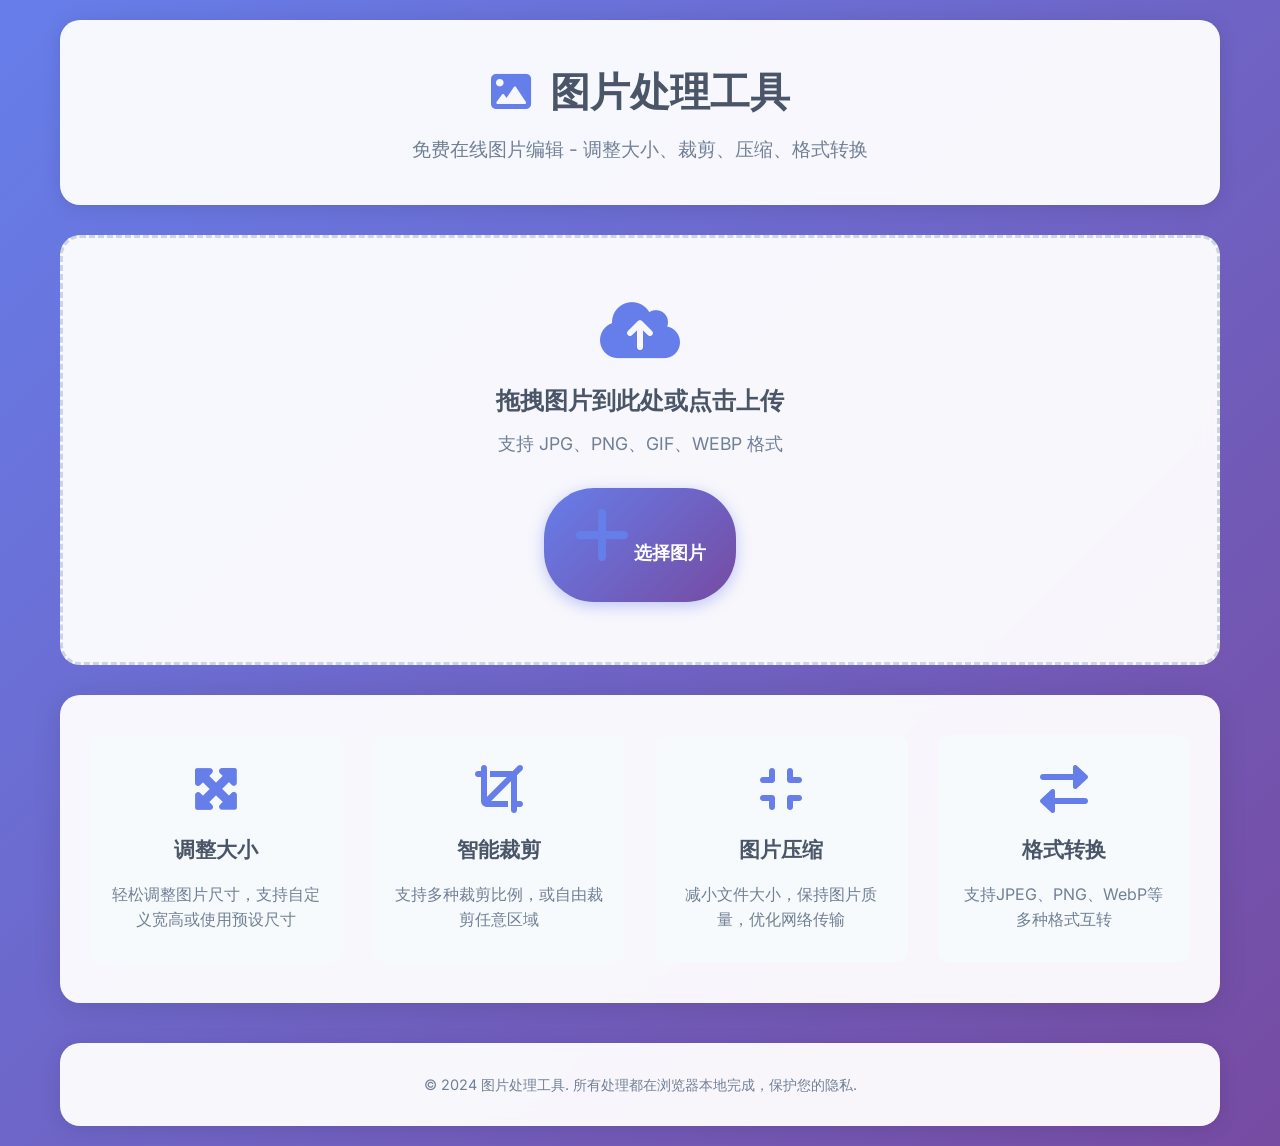
==== index.html @ 55bb05bd "Add files via upload" ====
<!DOCTYPE html>
<html lang="zh-CN">
<head>
    <meta charset="UTF-8">
    <meta name="viewport" content="width=device-width, initial-scale=1.0">
    <title>图片处理工具 - 免费在线图片编辑</title>
    <link rel="stylesheet" href="styles.css">
    <link href="https://fonts.googleapis.com/css2?family=Inter:wght@300;400;500;600;700&display=swap" rel="stylesheet">
    <link rel="stylesheet" href="https://cdnjs.cloudflare.com/ajax/libs/font-awesome/6.0.0/css/all.min.css">
</head>
<body>
    <div class="container">
        <header class="header">
            <div class="header-content">
                <h1><i class="fas fa-image"></i> 图片处理工具</h1>
                <p>免费在线图片编辑 - 调整大小、裁剪、压缩、格式转换</p>
            </div>
        </header>

        <main class="main-content">
            <section class="upload-section">
                <div class="upload-area" id="uploadArea">
                    <div class="upload-content">
                        <i class="fas fa-cloud-upload-alt"></i>
                        <h3>拖拽图片到此处或点击上传</h3>
                        <p>支持 JPG、PNG、GIF、WEBP 格式</p>
                        <input type="file" id="imageInput" accept="image/*" style="display: none;">
                        <button class="upload-btn" onclick="document.getElementById('imageInput').click()">
                            <i class="fas fa-plus"></i> 选择图片
                        </button>
                    </div>
                </div>
            </section>

            <section class="tools-section" id="toolsSection" style="display: none;">
                <div class="tools-container">
                    <div class="tools-sidebar">
                        <div class="tool-group">
                            <h4><i class="fas fa-expand-arrows-alt"></i> 调整大小</h4>
                            <div class="tool-controls">
                                <div class="input-group">
                                    <label>宽度 (px)</label>
                                    <input type="number" id="widthInput" placeholder="自动">
                                </div>
                                <div class="input-group">
                                    <label>高度 (px)</label>
                                    <input type="number" id="heightInput" placeholder="自动">
                                </div>
                                <div class="checkbox-group">
                                    <label>
                                        <input type="checkbox" id="maintainAspectRatio" checked>
                                        保持宽高比
                                    </label>
                                </div>
                                <div class="preset-sizes">
                                    <button class="preset-btn" data-width="1920" data-height="1080">1920x1080</button>
                                    <button class="preset-btn" data-width="1280" data-height="720">1280x720</button>
                                    <button class="preset-btn" data-width="800" data-height="600">800x600</button>
                                </div>
                            </div>
                        </div>

                        <div class="tool-group">
                            <h4><i class="fas fa-crop"></i> 裁剪</h4>
                            <div class="tool-controls">
                                <div class="crop-presets">
                                    <button class="crop-btn" data-ratio="1:1">1:1</button>
                                    <button class="crop-btn" data-ratio="16:9">16:9</button>
                                    <button class="crop-btn" data-ratio="4:3">4:3</button>
                                    <button class="crop-btn" data-ratio="free">自由</button>
                                </div>
                                <button class="action-btn" id="cropBtn">开始裁剪</button>
                            </div>
                        </div>

                        <div class="tool-group">
                            <h4><i class="fas fa-compress"></i> 压缩</h4>
                            <div class="tool-controls">
                                <div class="input-group">
                                    <label>质量 (1-100)</label>
                                    <input type="range" id="qualitySlider" min="1" max="100" value="85">
                                    <span id="qualityValue">85</span>
                                </div>
                                <div class="file-size-info">
                                    <p>原始大小: <span id="originalSize">-</span></p>
                                    <p>压缩后: <span id="compressedSize">-</span></p>
                                </div>
                            </div>
                        </div>

                        <div class="tool-group">
                            <h4><i class="fas fa-exchange-alt"></i> 格式转换</h4>
                            <div class="tool-controls">
                                <div class="format-options">
                                    <label>
                                        <input type="radio" name="format" value="jpeg" checked>
                                        JPEG
                                    </label>
                                    <label>
                                        <input type="radio" name="format" value="png">
                                        PNG
                                    </label>
                                    <label>
                                        <input type="radio" name="format" value="webp">
                                        WebP
                                    </label>
                                </div>
                            </div>
                        </div>

                        <div class="action-buttons">
                            <button class="action-btn primary" id="processBtn">
                                <i class="fas fa-magic"></i> 应用修改
                            </button>
                            <button class="action-btn" id="downloadBtn">
                                <i class="fas fa-download"></i> 下载图片
                            </button>
                            <button class="action-btn secondary" id="resetBtn">
                                <i class="fas fa-undo"></i> 重置
                            </button>
                        </div>
                    </div>

                    <div class="preview-area">
                        <div class="preview-container">
                            <div class="preview-header">
                                <h4>预览</h4>
                                <div class="preview-info">
                                    <span id="imageInfo">-</span>
                                </div>
                            </div>
                            <div class="preview-content">
                                <canvas id="previewCanvas"></canvas>
                                <div id="cropOverlay" class="crop-overlay" style="display: none;">
                                    <div class="crop-box">
                                        <div class="crop-handle top-left"></div>
                                        <div class="crop-handle top-right"></div>
                                        <div class="crop-handle bottom-left"></div>
                                        <div class="crop-handle bottom-right"></div>
                                    </div>
                                </div>
                            </div>
                        </div>
                    </div>
                </div>
            </section>

            <section class="features-section">
                <div class="features-grid">
                    <div class="feature-card">
                        <i class="fas fa-expand-arrows-alt"></i>
                        <h3>调整大小</h3>
                        <p>轻松调整图片尺寸，支持自定义宽高或使用预设尺寸</p>
                    </div>
                    <div class="feature-card">
                        <i class="fas fa-crop"></i>
                        <h3>智能裁剪</h3>
                        <p>支持多种裁剪比例，或自由裁剪任意区域</p>
                    </div>
                    <div class="feature-card">
                        <i class="fas fa-compress"></i>
                        <h3>图片压缩</h3>
                        <p>减小文件大小，保持图片质量，优化网络传输</p>
                    </div>
                    <div class="feature-card">
                        <i class="fas fa-exchange-alt"></i>
                        <h3>格式转换</h3>
                        <p>支持JPEG、PNG、WebP等多种格式互转</p>
                    </div>
                </div>
            </section>
        </main>

        <footer class="footer">
            <div class="footer-content">
                <p>&copy; 2024 图片处理工具. 所有处理都在浏览器本地完成，保护您的隐私.</p>
            </div>
        </footer>
    </div>

    <div id="loadingModal" class="modal" style="display: none;">
        <div class="modal-content">
            <div class="loading-spinner"></div>
            <p>处理中...</p>
        </div>
    </div>

    <script src="script.js"></script>
</body>
</html>
---- styles.css ----
/* 基础样式 */
* {
    margin: 0;
    padding: 0;
    box-sizing: border-box;
}

body {
    font-family: 'Inter', sans-serif;
    background: linear-gradient(135deg, #667eea 0%, #764ba2 100%);
    min-height: 100vh;
    color: #333;
    line-height: 1.6;
}

.container {
    max-width: 1200px;
    margin: 0 auto;
    padding: 0 20px;
}

/* 头部样式 */
.header {
    background: rgba(255, 255, 255, 0.95);
    backdrop-filter: blur(10px);
    box-shadow: 0 2px 20px rgba(0, 0, 0, 0.1);
    margin-bottom: 30px;
    border-radius: 20px;
    margin-top: 20px;
}

.header-content {
    text-align: center;
    padding: 40px 20px;
}

.header h1 {
    font-size: 2.5rem;
    font-weight: 700;
    color: #4a5568;
    margin-bottom: 10px;
}

.header h1 i {
    color: #667eea;
    margin-right: 10px;
}

.header p {
    font-size: 1.2rem;
    color: #718096;
    font-weight: 400;
}

/* 主要内容区域 */
.main-content {
    margin-bottom: 40px;
}

/* 上传区域样式 */
.upload-section {
    margin-bottom: 30px;
}

.upload-area {
    background: rgba(255, 255, 255, 0.95);
    border: 3px dashed #cbd5e0;
    border-radius: 20px;
    padding: 60px 20px;
    text-align: center;
    cursor: pointer;
    transition: all 0.3s ease;
    backdrop-filter: blur(10px);
}

.upload-area:hover {
    border-color: #667eea;
    background: rgba(255, 255, 255, 0.98);
    transform: translateY(-2px);
    box-shadow: 0 10px 40px rgba(0, 0, 0, 0.1);
}

.upload-area.dragover {
    border-color: #667eea;
    background: rgba(102, 126, 234, 0.1);
}

.upload-content i {
    font-size: 4rem;
    color: #667eea;
    margin-bottom: 20px;
}

.upload-content h3 {
    font-size: 1.5rem;
    color: #4a5568;
    margin-bottom: 10px;
    font-weight: 600;
}

.upload-content p {
    color: #718096;
    margin-bottom: 30px;
    font-size: 1.1rem;
}

.upload-btn {
    background: linear-gradient(135deg, #667eea 0%, #764ba2 100%);
    color: white;
    border: none;
    padding: 15px 30px;
    font-size: 1.1rem;
    border-radius: 50px;
    cursor: pointer;
    transition: all 0.3s ease;
    font-weight: 600;
    box-shadow: 0 4px 15px rgba(102, 126, 234, 0.4);
}

.upload-btn:hover {
    transform: translateY(-2px);
    box-shadow: 0 6px 20px rgba(102, 126, 234, 0.6);
}

/* 工具面板样式 */
.tools-section {
    background: rgba(255, 255, 255, 0.95);
    border-radius: 20px;
    padding: 30px;
    margin-bottom: 30px;
    backdrop-filter: blur(10px);
    box-shadow: 0 4px 30px rgba(0, 0, 0, 0.1);
}

.tools-container {
    display: grid;
    grid-template-columns: 350px 1fr;
    gap: 30px;
}

.tools-sidebar {
    border-right: 1px solid #e2e8f0;
    padding-right: 30px;
}

.tool-group {
    margin-bottom: 30px;
    padding-bottom: 20px;
    border-bottom: 1px solid #f7fafc;
}

.tool-group:last-child {
    border-bottom: none;
}

.tool-group h4 {
    font-size: 1.2rem;
    color: #4a5568;
    margin-bottom: 15px;
    font-weight: 600;
}

.tool-group h4 i {
    color: #667eea;
    margin-right: 8px;
}

.tool-controls {
    display: flex;
    flex-direction: column;
    gap: 15px;
}

.input-group {
    display: flex;
    flex-direction: column;
}

.input-group label {
    font-size: 0.9rem;
    color: #4a5568;
    margin-bottom: 5px;
    font-weight: 500;
}

.input-group input[type="number"] {
    padding: 10px;
    border: 2px solid #e2e8f0;
    border-radius: 8px;
    font-size: 1rem;
    transition: border-color 0.3s ease;
}

.input-group input[type="number"]:focus {
    outline: none;
    border-color: #667eea;
}

.input-group input[type="range"] {
    width: 100%;
    height: 6px;
    background: #e2e8f0;
    border-radius: 3px;
    outline: none;
    -webkit-appearance: none;
}

.input-group input[type="range"]::-webkit-slider-thumb {
    width: 20px;
    height: 20px;
    background: #667eea;
    border-radius: 50%;
    -webkit-appearance: none;
    cursor: pointer;
    box-shadow: 0 2px 10px rgba(102, 126, 234, 0.3);
}

.checkbox-group label {
    display: flex;
    align-items: center;
    gap: 8px;
    cursor: pointer;
    color: #4a5568;
    font-size: 0.9rem;
}

.preset-sizes {
    display: grid;
    grid-template-columns: 1fr 1fr;
    gap: 10px;
}

.preset-btn, .crop-btn {
    padding: 8px 12px;
    border: 2px solid #e2e8f0;
    background: white;
    border-radius: 8px;
    cursor: pointer;
    transition: all 0.3s ease;
    font-size: 0.9rem;
    font-weight: 500;
}

.preset-btn:hover, .crop-btn:hover {
    border-color: #667eea;
    background: #f7fafc;
}

.crop-presets {
    display: grid;
    grid-template-columns: repeat(3, 1fr);
    gap: 10px;
}

.format-options {
    display: flex;
    gap: 20px;
}

.format-options label {
    display: flex;
    align-items: center;
    gap: 5px;
    cursor: pointer;
    font-size: 0.9rem;
    color: #4a5568;
}

.file-size-info {
    background: #f7fafc;
    padding: 15px;
    border-radius: 8px;
    border-left: 4px solid #667eea;
}

.file-size-info p {
    margin: 0;
    font-size: 0.9rem;
    color: #4a5568;
}

.action-buttons {
    display: flex;
    flex-direction: column;
    gap: 10px;
    margin-top: 30px;
}

.action-btn {
    padding: 12px 20px;
    border: none;
    border-radius: 8px;
    cursor: pointer;
    font-size: 1rem;
    font-weight: 600;
    transition: all 0.3s ease;
    display: flex;
    align-items: center;
    justify-content: center;
    gap: 8px;
}

.action-btn.primary {
    background: linear-gradient(135deg, #667eea 0%, #764ba2 100%);
    color: white;
    box-shadow: 0 4px 15px rgba(102, 126, 234, 0.4);
}

.action-btn.primary:hover {
    transform: translateY(-2px);
    box-shadow: 0 6px 20px rgba(102, 126, 234, 0.6);
}

.action-btn.secondary {
    background: #e2e8f0;
    color: #4a5568;
}

.action-btn.secondary:hover {
    background: #cbd5e0;
}

.action-btn:not(.primary):not(.secondary) {
    background: white;
    color: #4a5568;
    border: 2px solid #e2e8f0;
}

.action-btn:not(.primary):not(.secondary):hover {
    border-color: #667eea;
    background: #f7fafc;
}

/* 预览区域样式 */
.preview-area {
    display: flex;
    flex-direction: column;
    height: 100%;
}

.preview-container {
    background: #f7fafc;
    border-radius: 12px;
    padding: 20px;
    height: 100%;
    min-height: 400px;
}

.preview-header {
    display: flex;
    justify-content: space-between;
    align-items: center;
    margin-bottom: 20px;
}

.preview-header h4 {
    font-size: 1.2rem;
    color: #4a5568;
    font-weight: 600;
}

.preview-info {
    font-size: 0.9rem;
    color: #718096;
}

.preview-content {
    position: relative;
    display: flex;
    justify-content: center;
    align-items: center;
    background: white;
    border-radius: 8px;
    min-height: 300px;
    border: 2px dashed #e2e8f0;
}

#previewCanvas {
    max-width: 100%;
    max-height: 100%;
    border-radius: 8px;
    box-shadow: 0 4px 20px rgba(0, 0, 0, 0.1);
}

/* 裁剪覆盖层 */
.crop-overlay {
    position: absolute;
    top: 0;
    left: 0;
    right: 0;
    bottom: 0;
    background: rgba(0, 0, 0, 0.5);
    border-radius: 8px;
}

.crop-box {
    position: absolute;
    border: 2px solid #667eea;
    background: rgba(255, 255, 255, 0.1);
    cursor: move;
}

.crop-handle {
    position: absolute;
    width: 12px;
    height: 12px;
    background: #667eea;
    border: 2px solid white;
    border-radius: 50%;
    cursor: pointer;
}

.crop-handle.top-left {
    top: -6px;
    left: -6px;
    cursor: nw-resize;
}

.crop-handle.top-right {
    top: -6px;
    right: -6px;
    cursor: ne-resize;
}

.crop-handle.bottom-left {
    bottom: -6px;
    left: -6px;
    cursor: sw-resize;
}

.crop-handle.bottom-right {
    bottom: -6px;
    right: -6px;
    cursor: se-resize;
}

/* 功能介绍样式 */
.features-section {
    background: rgba(255, 255, 255, 0.95);
    border-radius: 20px;
    padding: 40px 30px;
    margin-bottom: 30px;
    backdrop-filter: blur(10px);
    box-shadow: 0 4px 30px rgba(0, 0, 0, 0.1);
}

.features-grid {
    display: grid;
    grid-template-columns: repeat(auto-fit, minmax(250px, 1fr));
    gap: 30px;
}

.feature-card {
    text-align: center;
    padding: 30px 20px;
    background: #f7fafc;
    border-radius: 12px;
    transition: transform 0.3s ease;
}

.feature-card:hover {
    transform: translateY(-5px);
}

.feature-card i {
    font-size: 3rem;
    color: #667eea;
    margin-bottom: 20px;
}

.feature-card h3 {
    font-size: 1.3rem;
    color: #4a5568;
    margin-bottom: 15px;
    font-weight: 600;
}

.feature-card p {
    color: #718096;
    line-height: 1.6;
}

/* 底部样式 */
.footer {
    background: rgba(255, 255, 255, 0.95);
    border-radius: 20px;
    margin-bottom: 20px;
    backdrop-filter: blur(10px);
    box-shadow: 0 2px 20px rgba(0, 0, 0, 0.1);
}

.footer-content {
    text-align: center;
    padding: 30px 20px;
}

.footer p {
    color: #718096;
    font-size: 0.9rem;
}

/* 加载模态框 */
.modal {
    position: fixed;
    top: 0;
    left: 0;
    width: 100%;
    height: 100%;
    background: rgba(0, 0, 0, 0.5);
    display: flex;
    justify-content: center;
    align-items: center;
    z-index: 1000;
}

.modal-content {
    background: white;
    padding: 40px;
    border-radius: 20px;
    text-align: center;
    max-width: 300px;
    width: 90%;
}

.loading-spinner {
    width: 40px;
    height: 40px;
    border: 4px solid #e2e8f0;
    border-top: 4px solid #667eea;
    border-radius: 50%;
    animation: spin 1s linear infinite;
    margin: 0 auto 20px;
}

@keyframes spin {
    0% { transform: rotate(0deg); }
    100% { transform: rotate(360deg); }
}

/* 活动状态样式 */
.preset-btn.active,
.crop-btn.active {
    background: #667eea;
    color: white;
    border-color: #667eea;
    box-shadow: 0 4px 15px rgba(102, 126, 234, 0.3);
}

.action-btn.active {
    background: #4c51bf;
    color: white;
    box-shadow: 0 4px 15px rgba(76, 81, 191, 0.4);
}

/* 禁用状态 */
.action-btn:disabled {
    opacity: 0.6;
    cursor: not-allowed;
    transform: none;
}

.action-btn:disabled:hover {
    transform: none;
    box-shadow: none;
}

/* 工具提示 */
.tooltip {
    position: relative;
    display: inline-block;
}

.tooltip .tooltiptext {
    visibility: hidden;
    width: 200px;
    background-color: #333;
    color: #fff;
    text-align: center;
    border-radius: 6px;
    padding: 8px 12px;
    position: absolute;
    z-index: 1;
    bottom: 125%;
    left: 50%;
    margin-left: -100px;
    opacity: 0;
    transition: opacity 0.3s;
    font-size: 0.8rem;
}

.tooltip:hover .tooltiptext {
    visibility: visible;
    opacity: 1;
}

/* 进度条 */
.progress-bar {
    width: 100%;
    height: 4px;
    background-color: #e2e8f0;
    border-radius: 2px;
    overflow: hidden;
    margin-top: 10px;
}

.progress-fill {
    height: 100%;
    background: linear-gradient(90deg, #667eea 0%, #764ba2 100%);
    width: 0%;
    transition: width 0.3s ease;
}

/* 图片拖拽中的样式 */
.image-dragging {
    opacity: 0.5;
    transform: scale(0.95);
    transition: all 0.3s ease;
}

/* 裁剪模式下的样式 */
.crop-mode .preview-content {
    cursor: crosshair;
}

.crop-mode .crop-overlay {
    cursor: move;
}

/* 文件大小比较样式 */
.file-size-comparison {
    display: flex;
    justify-content: space-between;
    align-items: center;
    margin-top: 10px;
}

.size-item {
    display: flex;
    flex-direction: column;
    align-items: center;
    text-align: center;
}

.size-value {
    font-size: 1.2rem;
    font-weight: 600;
    color: #4a5568;
}

.size-label {
    font-size: 0.8rem;
    color: #718096;
    margin-top: 2px;
}

.size-reduction {
    background: #48bb78;
    color: white;
    padding: 2px 8px;
    border-radius: 12px;
    font-size: 0.7rem;
    margin-top: 5px;
}

/* 动画效果 */
@keyframes fadeIn {
    from {
        opacity: 0;
        transform: translateY(20px);
    }
    to {
        opacity: 1;
        transform: translateY(0);
    }
}

.tools-section {
    animation: fadeIn 0.5s ease-out;
}

@keyframes pulse {
    0% {
        transform: scale(1);
    }
    50% {
        transform: scale(1.05);
    }
    100% {
        transform: scale(1);
    }
}

.upload-area.processing {
    animation: pulse 2s infinite;
}

/* 成功提示 */
.success-message {
    position: fixed;
    top: 20px;
    right: 20px;
    background: #48bb78;
    color: white;
    padding: 15px 20px;
    border-radius: 8px;
    box-shadow: 0 4px 20px rgba(72, 187, 120, 0.3);
    z-index: 1001;
    transform: translateX(100%);
    transition: transform 0.3s ease;
}

.success-message.show {
    transform: translateX(0);
}

/* 错误提示 */
.error-message {
    position: fixed;
    top: 20px;
    right: 20px;
    background: #f56565;
    color: white;
    padding: 15px 20px;
    border-radius: 8px;
    box-shadow: 0 4px 20px rgba(245, 101, 101, 0.3);
    z-index: 1001;
    transform: translateX(100%);
    transition: transform 0.3s ease;
}

.error-message.show {
    transform: translateX(0);
}

/* 响应式设计 */
@media (max-width: 768px) {
    .tools-container {
        grid-template-columns: 1fr;
    }
    
    .tools-sidebar {
        border-right: none;
        border-bottom: 1px solid #e2e8f0;
        padding-right: 0;
        padding-bottom: 30px;
        margin-bottom: 30px;
    }
    
    .features-grid {
        grid-template-columns: 1fr;
    }
    
    .header h1 {
        font-size: 2rem;
    }
    
    .header p {
        font-size: 1rem;
    }
    
    .upload-area {
        padding: 40px 20px;
    }
    
    .upload-content i {
        font-size: 3rem;
    }
    
    .file-size-comparison {
        flex-direction: column;
        gap: 10px;
    }
    
    .crop-presets {
        grid-template-columns: repeat(2, 1fr);
    }
    
    .preset-sizes {
        grid-template-columns: 1fr;
    }
}
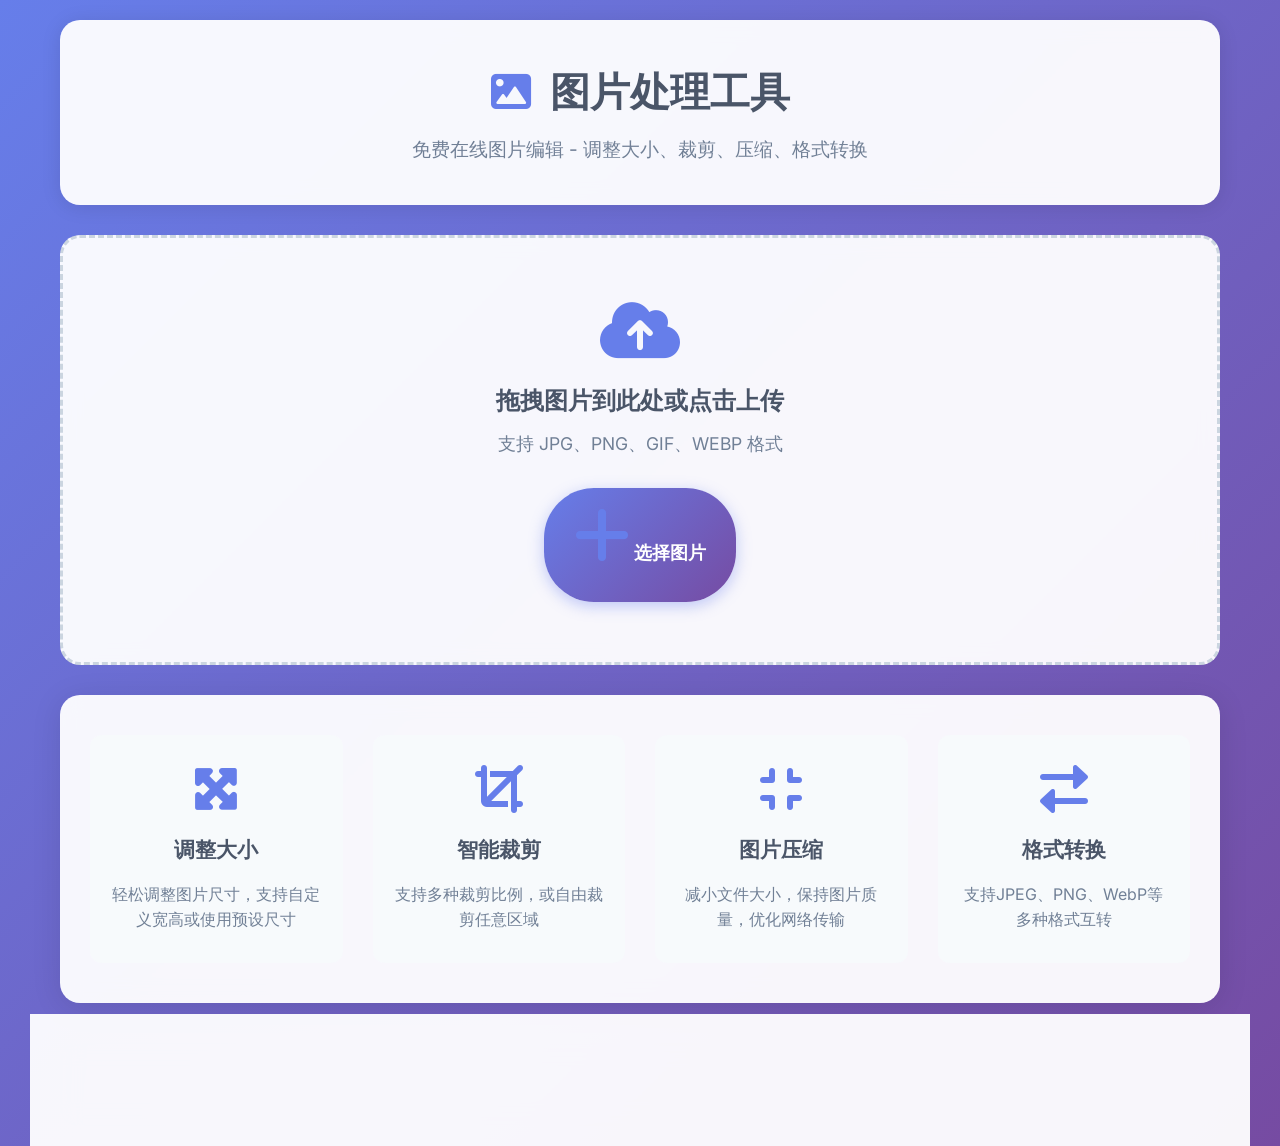
==== commit 6fe176b4: "Update index.html" ====
--- a/index.html
+++ b/index.html
@@ -1,6 +1,15 @@
 <!DOCTYPE html>
 <html lang="zh-CN">
 <head>
+    <!-- Google tag (gtag.js) -->
+<script async src="https://www.googletagmanager.com/gtag/js?id=G-W7QXN4SWY5"></script>
+<script>
+  window.dataLayer = window.dataLayer || [];
+  function gtag(){dataLayer.push(arguments);}
+  gtag('js', new Date());
+
+  gtag('config', 'G-W7QXN4SWY5');
+</script>
     <meta charset="UTF-8">
     <meta name="viewport" content="width=device-width, initial-scale=1.0">
     <title>图片处理工具 - 免费在线图片编辑</title>
@@ -187,4 +196,4 @@
 
     <script src="script.js"></script>
 </body>
-</html>+</html>
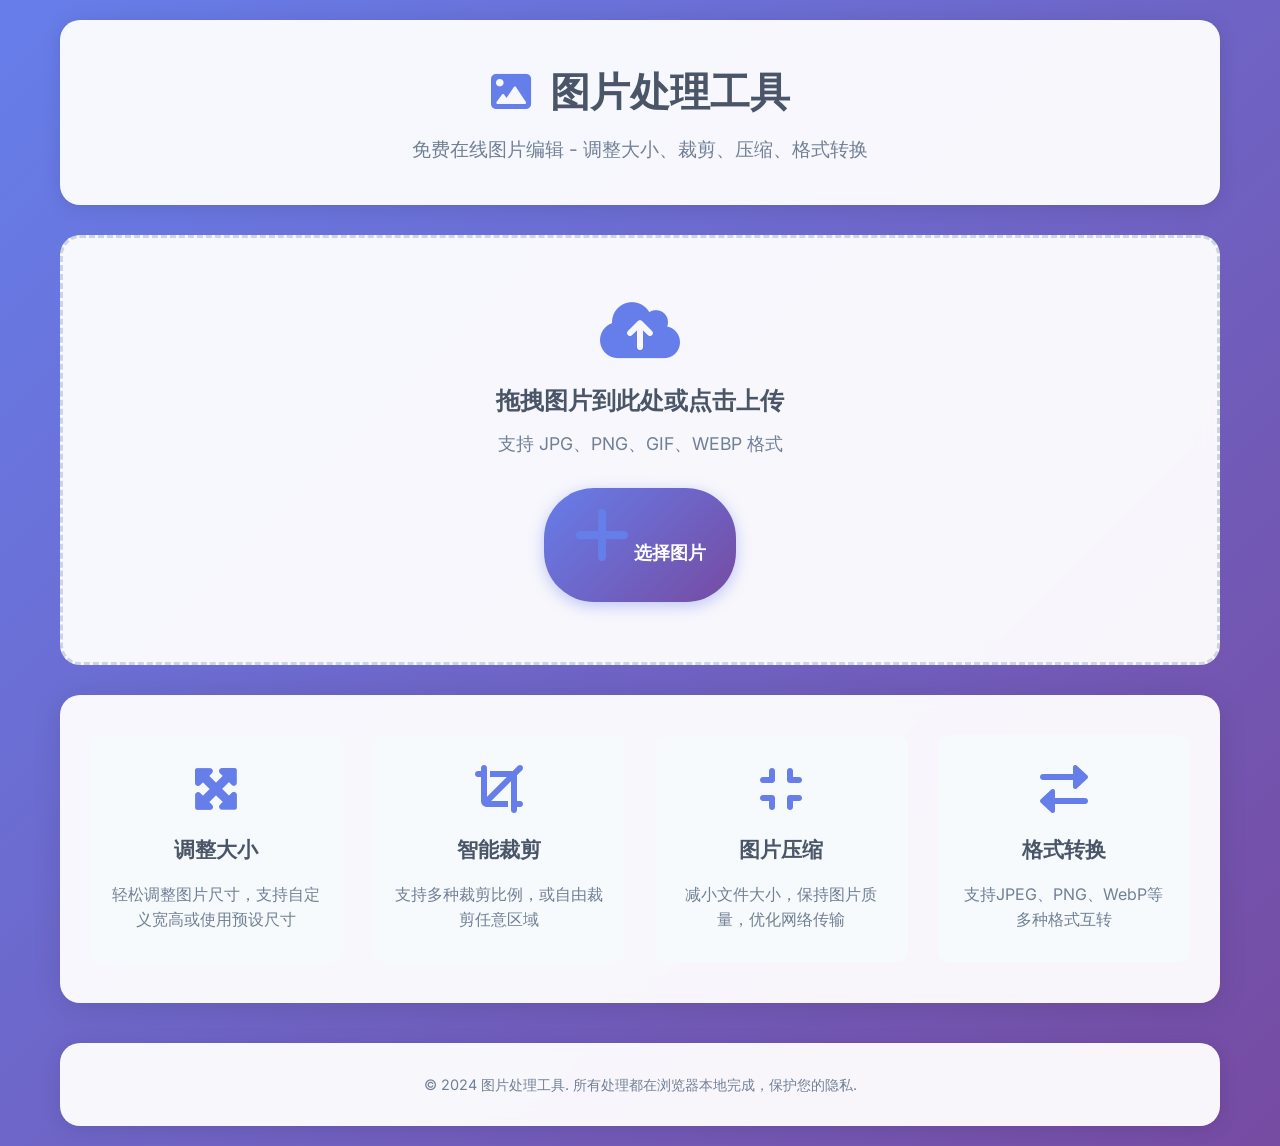
==== commit e9fe205d: "Update index.html" ====
--- a/index.html
+++ b/index.html
@@ -10,6 +10,9 @@
 
   gtag('config', 'G-W7QXN4SWY5');
 </script>
+    <script async src="https://pagead2.googlesyndication.com/pagead/js/adsbygoogle.js?client=ca-pub-8794607118520437"
+     crossorigin="anonymous"></script>
+    <meta name="google-adsense-account" content="ca-pub-8794607118520437">
     <meta charset="UTF-8">
     <meta name="viewport" content="width=device-width, initial-scale=1.0">
     <title>图片处理工具 - 免费在线图片编辑</title>
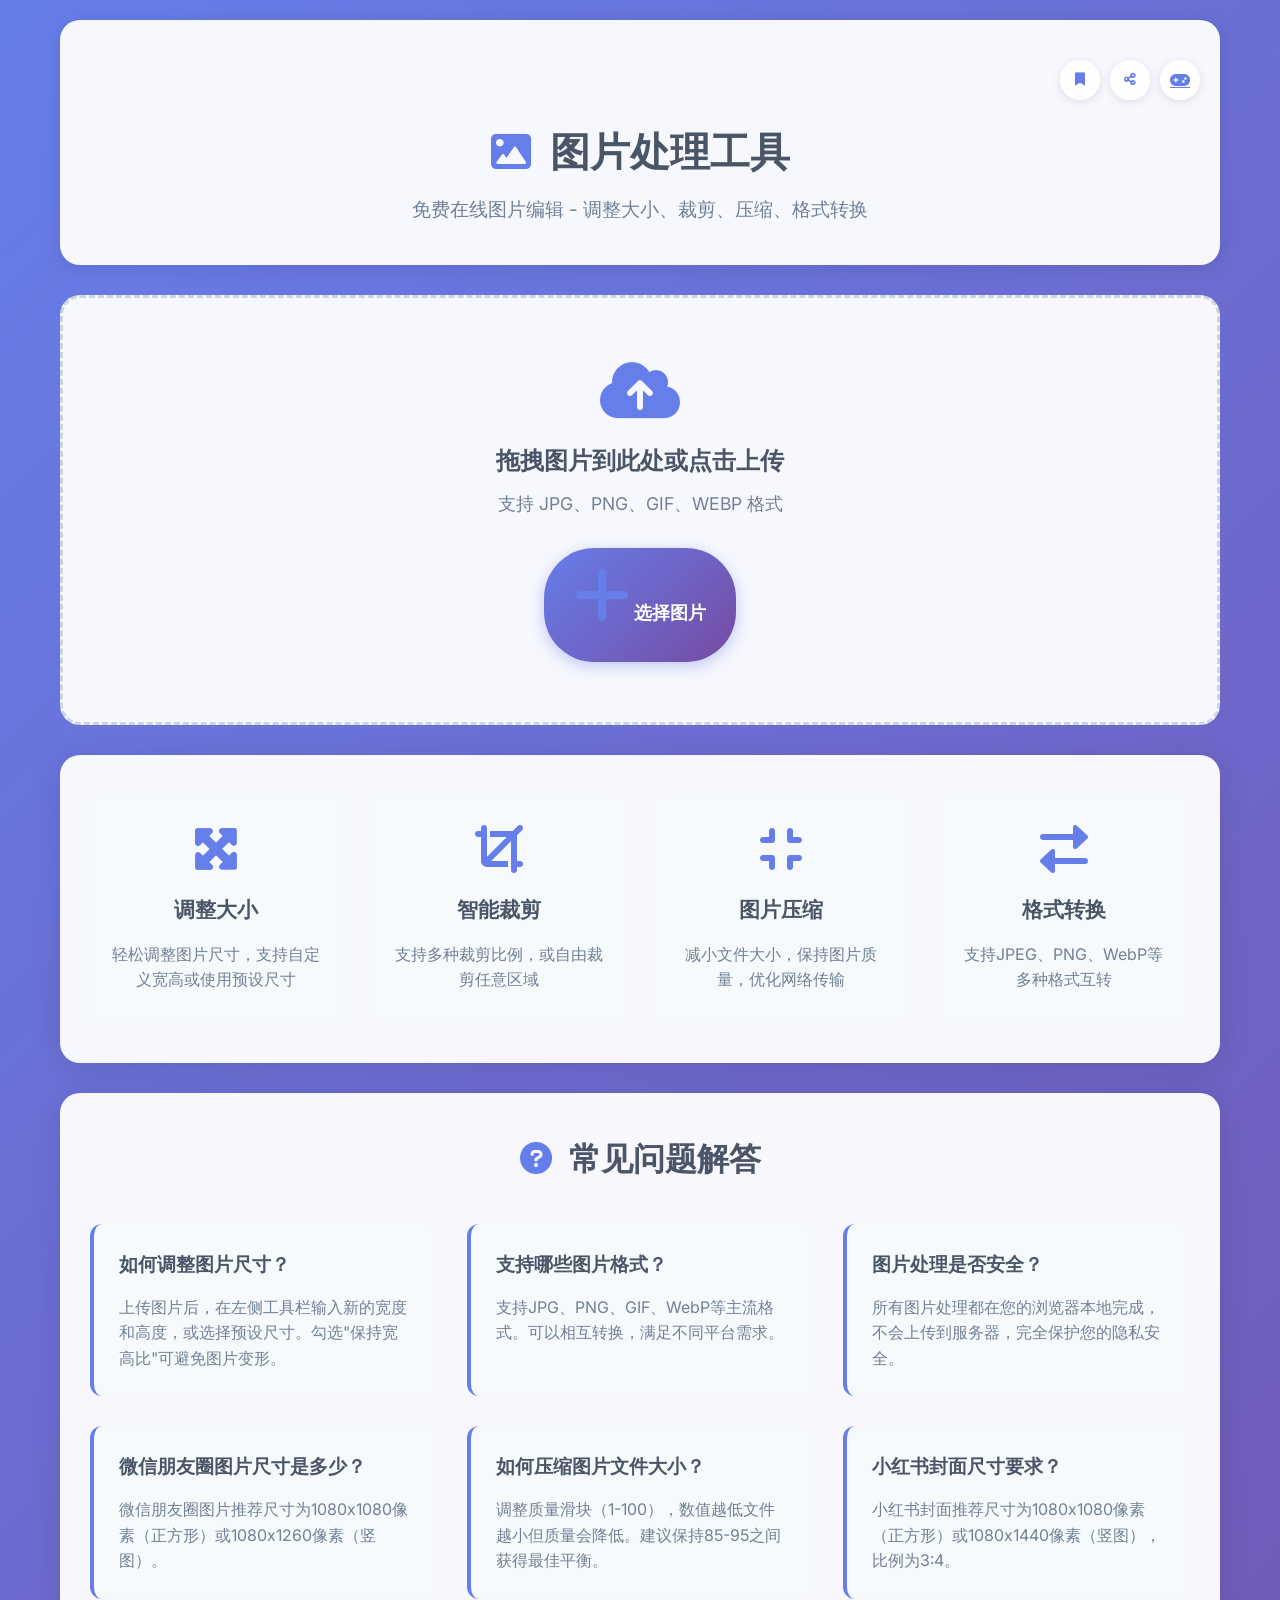
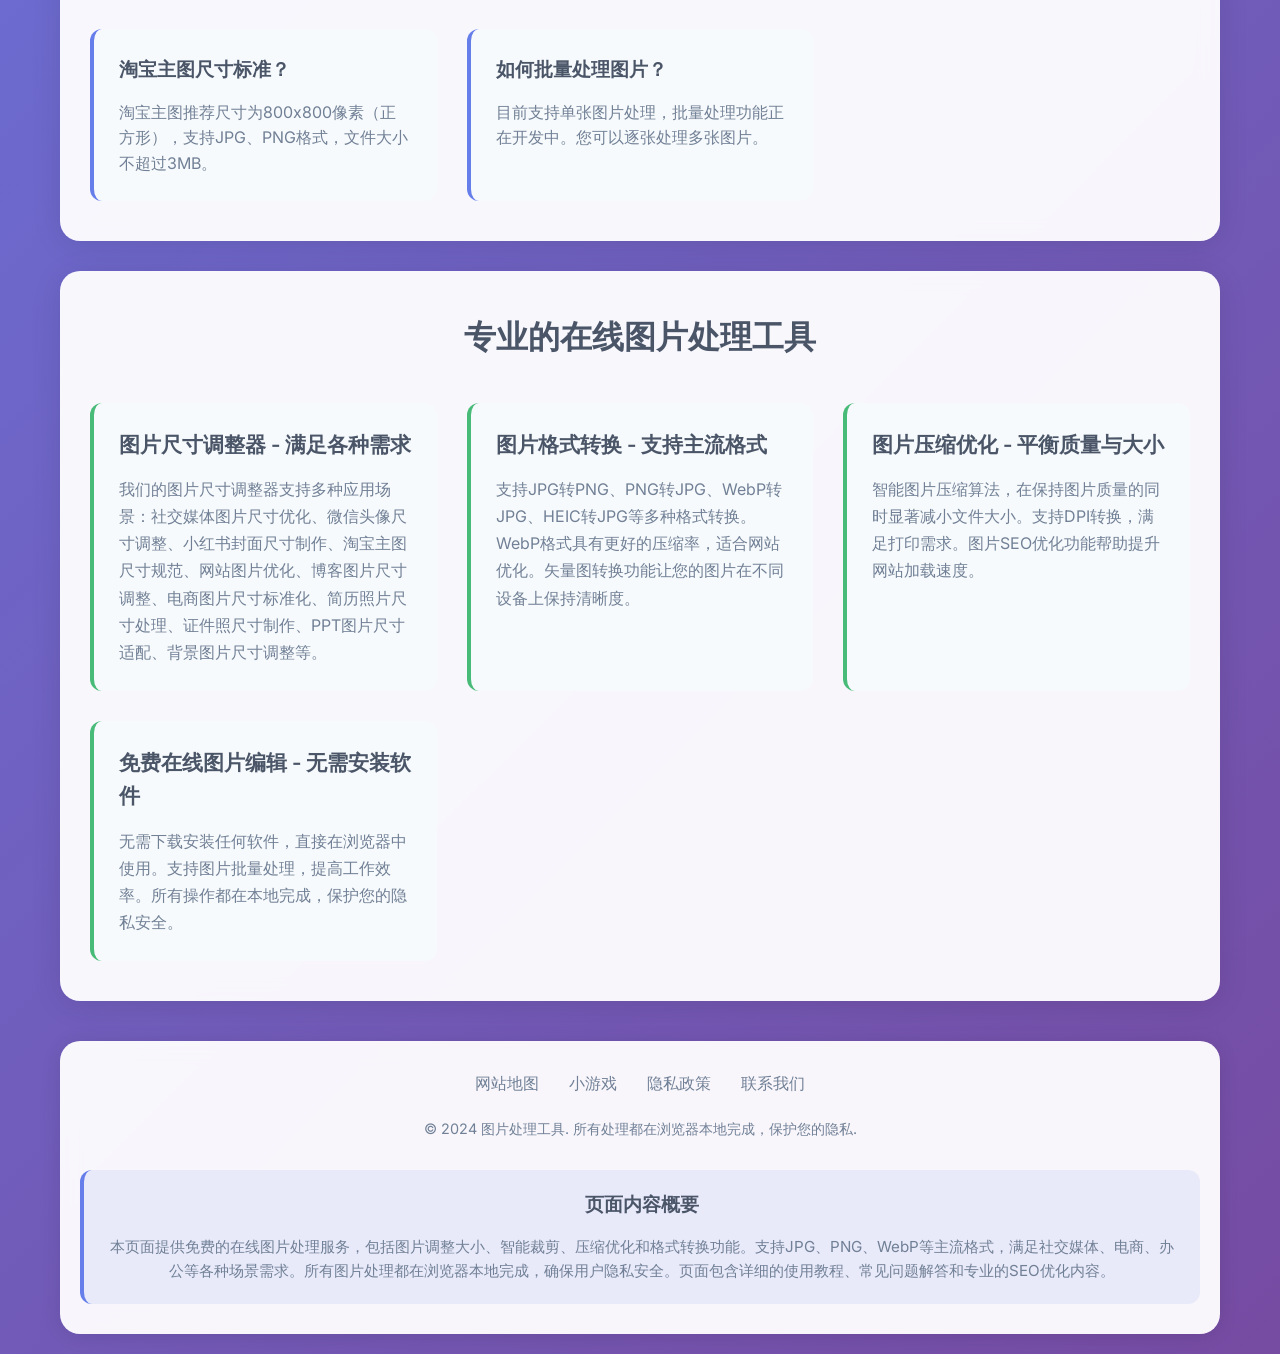
==== commit 6966570e: "888" ====
--- a/index.html
+++ b/index.html
@@ -2,28 +2,143 @@
 <html lang="zh-CN">
 <head>
     <!-- Google tag (gtag.js) -->
-<script async src="https://www.googletagmanager.com/gtag/js?id=G-W7QXN4SWY5"></script>
+<script async src="https://www.googletagmanager.com/gtag/js?id=G-CXH17REJKN"></script>
 <script>
   window.dataLayer = window.dataLayer || [];
   function gtag(){dataLayer.push(arguments);}
   gtag('js', new Date());
 
-  gtag('config', 'G-W7QXN4SWY5');
+  gtag('config', 'G-CXH17REJKN');
 </script>
     <script async src="https://pagead2.googlesyndication.com/pagead/js/adsbygoogle.js?client=ca-pub-8794607118520437"
      crossorigin="anonymous"></script>
     <meta name="google-adsense-account" content="ca-pub-8794607118520437">
     <meta charset="UTF-8">
     <meta name="viewport" content="width=device-width, initial-scale=1.0">
-    <title>图片处理工具 - 免费在线图片编辑</title>
+    <title>图片处理工具 - 免费在线图片编辑 | 调整大小、裁剪、压缩、格式转换</title>
+    
+    <!-- SEO Meta Tags -->
+    <meta name="description" content="免费在线图片处理工具，支持图片调整大小、智能裁剪、压缩优化、格式转换。支持JPG、PNG、WebP格式，所有处理在浏览器本地完成，保护隐私安全。">
+    <meta name="keywords" content="图片处理工具,在线图片编辑,调整图片大小,图片裁剪,图片压缩,格式转换,JPG转PNG,PNG转JPG,WebP转换,免费图片编辑,图片尺寸调整器,社交媒体图片尺寸,微信头像尺寸,小红书封面尺寸,淘宝主图尺寸,网站图片优化,博客图片尺寸,电商图片尺寸,简历照片尺寸,证件照尺寸,PPT图片尺寸,背景图片尺寸,像素,分辨率,DPI,图片优化,图片SEO,WebP格式,矢量图,图片批量处理">
+    <meta name="author" content="图片处理工具">
+    <meta name="robots" content="index, follow">
+    <meta name="language" content="zh-CN">
+    <meta name="revisit-after" content="7 days">
+    
+    <!-- Open Graph Meta Tags -->
+    <meta property="og:title" content="图片处理工具 - 免费在线图片编辑">
+    <meta property="og:description" content="免费在线图片处理工具，支持图片调整大小、智能裁剪、压缩优化、格式转换。所有处理在浏览器本地完成，保护隐私安全。">
+    <meta property="og:type" content="website">
+    <meta property="og:url" content="https://yinhangka.online/picturesize/">
+    <meta property="og:image" content="https://yinhangka.online/picturesize/og-image.jpg">
+    <meta property="og:site_name" content="图片处理工具">
+    <meta property="og:locale" content="zh_CN">
+    
+    <!-- Twitter Card Meta Tags -->
+    <meta name="twitter:card" content="summary_large_image">
+    <meta name="twitter:title" content="图片处理工具 - 免费在线图片编辑">
+    <meta name="twitter:description" content="免费在线图片处理工具，支持图片调整大小、智能裁剪、压缩优化、格式转换。">
+    <meta name="twitter:image" content="https://yinhangka.online/picturesize/og-image.jpg">
+    
+    <!-- Canonical URL -->
+    <link rel="canonical" href="https://yinhangka.online/picturesize/">
+    
+    <!-- Favicon -->
+    <link rel="icon" type="image/x-icon" href="/favicon.ico">
+    <link rel="apple-touch-icon" sizes="180x180" href="/apple-touch-icon.png">
+    <link rel="icon" type="image/png" sizes="32x32" href="/favicon-32x32.png">
+    <link rel="icon" type="image/png" sizes="16x16" href="/favicon-16x16.png">
+    
+    <!-- Web App Manifest -->
+    <link rel="manifest" href="/manifest.json">
+    <meta name="theme-color" content="#667eea">
+    <meta name="apple-mobile-web-app-capable" content="yes">
+    <meta name="apple-mobile-web-app-status-bar-style" content="default">
+    <meta name="apple-mobile-web-app-title" content="图片处理工具">
     <link rel="stylesheet" href="styles.css">
-    <link href="https://fonts.googleapis.com/css2?family=Inter:wght@300;400;500;600;700&display=swap" rel="stylesheet">
+    <link href="https://fonts.googleapis.com/css2?family=Inter:wght@300;400;500;600;700&display=swap" rel="preload" as="style" onload="this.onload=null;this.rel='stylesheet'">
     <link rel="stylesheet" href="https://cdnjs.cloudflare.com/ajax/libs/font-awesome/6.0.0/css/all.min.css">
+    
+    <!-- Structured Data (Schema.org) -->
+    <script type="application/ld+json">
+    {
+      "@context": "https://schema.org",
+      "@type": "WebApplication",
+      "name": "图片处理工具",
+      "description": "免费在线图片处理工具，支持图片调整大小、智能裁剪、压缩优化、格式转换",
+      "url": "https://yinhangka.online/picturesize/",
+      "applicationCategory": "MultimediaApplication",
+      "operatingSystem": "Web Browser",
+      "offers": {
+        "@type": "Offer",
+        "price": "0",
+        "priceCurrency": "CNY"
+      },
+      "featureList": [
+        "图片调整大小",
+        "智能裁剪",
+        "图片压缩",
+        "格式转换",
+        "隐私保护"
+      ],
+      "browserRequirements": "Requires JavaScript. Requires HTML5.",
+      "softwareVersion": "1.0.0",
+      "author": {
+        "@type": "Organization",
+        "name": "图片处理工具"
+      },
+      "publisher": {
+        "@type": "Organization",
+        "name": "图片处理工具"
+      }
+    }
+    </script>
 </head>
 <body>
     <div class="container">
         <header class="header">
             <div class="header-content">
+                <div class="header-top">
+                    <div class="header-actions">
+                        <button class="bookmark-btn" id="bookmarkBtn" title="收藏此页面">
+                            <i class="fas fa-bookmark"></i>
+                        </button>
+                        <div class="social-share">
+                            <button class="share-btn" id="shareBtn" title="分享">
+                                <i class="fas fa-share-alt"></i>
+                            </button>
+                            <div class="share-dropdown" id="shareDropdown">
+                                <a href="#" class="share-link facebook" data-platform="facebook">
+                                    <i class="fab fa-facebook-f"></i> Facebook
+                                </a>
+                                <a href="#" class="share-link twitter" data-platform="twitter">
+                                    <i class="fab fa-twitter"></i> Twitter
+                                </a>
+                                <a href="#" class="share-link linkedin" data-platform="linkedin">
+                                    <i class="fab fa-linkedin-in"></i> LinkedIn
+                                </a>
+                                <a href="#" class="share-link pinterest" data-platform="pinterest">
+                                    <i class="fab fa-pinterest-p"></i> Pinterest
+                                </a>
+                                <a href="#" class="share-link reddit" data-platform="reddit">
+                                    <i class="fab fa-reddit-alien"></i> Reddit
+                                </a>
+                                <a href="#" class="share-link whatsapp" data-platform="whatsapp">
+                                    <i class="fab fa-whatsapp"></i> WhatsApp
+                                </a>
+                                <a href="#" class="share-link telegram" data-platform="telegram">
+                                    <i class="fab fa-telegram-plane"></i> Telegram
+                                </a>
+                                <a href="#" class="share-link copy" data-platform="copy">
+                                    <i class="fas fa-copy"></i> 复制链接
+                                </a>
+                            </div>
+                        </div>
+                        <a href="game.html" class="game-btn" title="小游戏">
+                            <i class="fas fa-gamepad"></i>
+                        </a>
+                    </div>
+                </div>
                 <h1><i class="fas fa-image"></i> 图片处理工具</h1>
                 <p>免费在线图片编辑 - 调整大小、裁剪、压缩、格式转换</p>
             </div>
@@ -181,11 +296,89 @@
                     </div>
                 </div>
             </section>
+
+            <!-- FAQ Section -->
+            <section class="faq-section">
+                <div class="faq-container">
+                    <h2><i class="fas fa-question-circle"></i> 常见问题解答</h2>
+                    <div class="faq-grid">
+                        <div class="faq-item">
+                            <h3>如何调整图片尺寸？</h3>
+                            <p>上传图片后，在左侧工具栏输入新的宽度和高度，或选择预设尺寸。勾选"保持宽高比"可避免图片变形。</p>
+                        </div>
+                        <div class="faq-item">
+                            <h3>支持哪些图片格式？</h3>
+                            <p>支持JPG、PNG、GIF、WebP等主流格式。可以相互转换，满足不同平台需求。</p>
+                        </div>
+                        <div class="faq-item">
+                            <h3>图片处理是否安全？</h3>
+                            <p>所有图片处理都在您的浏览器本地完成，不会上传到服务器，完全保护您的隐私安全。</p>
+                        </div>
+                        <div class="faq-item">
+                            <h3>微信朋友圈图片尺寸是多少？</h3>
+                            <p>微信朋友圈图片推荐尺寸为1080x1080像素（正方形）或1080x1260像素（竖图）。</p>
+                        </div>
+                        <div class="faq-item">
+                            <h3>如何压缩图片文件大小？</h3>
+                            <p>调整质量滑块（1-100），数值越低文件越小但质量会降低。建议保持85-95之间获得最佳平衡。</p>
+                        </div>
+                        <div class="faq-item">
+                            <h3>小红书封面尺寸要求？</h3>
+                            <p>小红书封面推荐尺寸为1080x1080像素（正方形）或1080x1440像素（竖图），比例为3:4。</p>
+                        </div>
+                        <div class="faq-item">
+                            <h3>淘宝主图尺寸标准？</h3>
+                            <p>淘宝主图推荐尺寸为800x800像素（正方形），支持JPG、PNG格式，文件大小不超过3MB。</p>
+                        </div>
+                        <div class="faq-item">
+                            <h3>如何批量处理图片？</h3>
+                            <p>目前支持单张图片处理，批量处理功能正在开发中。您可以逐张处理多张图片。</p>
+                        </div>
+                    </div>
+                </div>
+            </section>
+
+            <!-- SEO Content Section -->
+            <section class="seo-content-section">
+                <div class="seo-content-container">
+                    <h2>专业的在线图片处理工具</h2>
+                    <div class="seo-content-grid">
+                        <div class="seo-content-item">
+                            <h3>图片尺寸调整器 - 满足各种需求</h3>
+                            <p>我们的图片尺寸调整器支持多种应用场景：社交媒体图片尺寸优化、微信头像尺寸调整、小红书封面尺寸制作、淘宝主图尺寸规范、网站图片优化、博客图片尺寸调整、电商图片尺寸标准化、简历照片尺寸处理、证件照尺寸制作、PPT图片尺寸适配、背景图片尺寸调整等。</p>
+                        </div>
+                        <div class="seo-content-item">
+                            <h3>图片格式转换 - 支持主流格式</h3>
+                            <p>支持JPG转PNG、PNG转JPG、WebP转JPG、HEIC转JPG等多种格式转换。WebP格式具有更好的压缩率，适合网站优化。矢量图转换功能让您的图片在不同设备上保持清晰度。</p>
+                        </div>
+                        <div class="seo-content-item">
+                            <h3>图片压缩优化 - 平衡质量与大小</h3>
+                            <p>智能图片压缩算法，在保持图片质量的同时显著减小文件大小。支持DPI转换，满足打印需求。图片SEO优化功能帮助提升网站加载速度。</p>
+                        </div>
+                        <div class="seo-content-item">
+                            <h3>免费在线图片编辑 - 无需安装软件</h3>
+                            <p>无需下载安装任何软件，直接在浏览器中使用。支持图片批量处理，提高工作效率。所有操作都在本地完成，保护您的隐私安全。</p>
+                        </div>
+                    </div>
+                </div>
+            </section>
         </main>
 
         <footer class="footer">
             <div class="footer-content">
+                <div class="footer-links">
+                    <a href="sitemap.html">网站地图</a>
+                    <a href="game.html">小游戏</a>
+                    <a href="#privacy">隐私政策</a>
+                    <a href="#contact">联系我们</a>
+                </div>
                 <p>&copy; 2024 图片处理工具. 所有处理都在浏览器本地完成，保护您的隐私.</p>
+                
+                <!-- 页面内容概要 -->
+                <div class="page-summary">
+                    <h3>页面内容概要</h3>
+                    <p>本页面提供免费的在线图片处理服务，包括图片调整大小、智能裁剪、压缩优化和格式转换功能。支持JPG、PNG、WebP等主流格式，满足社交媒体、电商、办公等各种场景需求。所有图片处理都在浏览器本地完成，确保用户隐私安全。页面包含详细的使用教程、常见问题解答和专业的SEO优化内容。</p>
+                </div>
             </div>
         </footer>
     </div>
--- a/styles.css
+++ b/styles.css
@@ -732,6 +732,358 @@
     transform: translateX(0);
 }
 
+/* 头部操作按钮样式 */
+.header-top {
+    display: flex;
+    justify-content: flex-end;
+    margin-bottom: 20px;
+}
+
+.header-actions {
+    display: flex;
+    gap: 10px;
+    align-items: center;
+}
+
+.bookmark-btn, .share-btn, .game-btn, .home-btn, .sitemap-btn {
+    width: 40px;
+    height: 40px;
+    border: none;
+    border-radius: 50%;
+    background: rgba(255, 255, 255, 0.9);
+    color: #667eea;
+    cursor: pointer;
+    display: flex;
+    align-items: center;
+    justify-content: center;
+    transition: all 0.3s ease;
+    box-shadow: 0 2px 10px rgba(0, 0, 0, 0.1);
+}
+
+.bookmark-btn:hover, .share-btn:hover, .game-btn:hover, .home-btn:hover, .sitemap-btn:hover {
+    background: #667eea;
+    color: white;
+    transform: translateY(-2px);
+    box-shadow: 0 4px 15px rgba(102, 126, 234, 0.4);
+}
+
+.bookmark-btn.bookmarked {
+    background: #667eea;
+    color: white;
+}
+
+/* 分享下拉菜单 */
+.social-share {
+    position: relative;
+}
+
+.share-dropdown {
+    position: absolute;
+    top: 100%;
+    right: 0;
+    background: white;
+    border-radius: 12px;
+    box-shadow: 0 10px 40px rgba(0, 0, 0, 0.15);
+    padding: 10px 0;
+    min-width: 200px;
+    z-index: 1000;
+    display: none;
+    margin-top: 5px;
+}
+
+.share-dropdown.show {
+    display: block;
+    animation: fadeInDown 0.3s ease;
+}
+
+.share-link {
+    display: flex;
+    align-items: center;
+    gap: 10px;
+    padding: 12px 20px;
+    color: #4a5568;
+    text-decoration: none;
+    transition: background-color 0.3s ease;
+}
+
+.share-link:hover {
+    background: #f7fafc;
+}
+
+.share-link.facebook { color: #1877f2; }
+.share-link.twitter { color: #1da1f2; }
+.share-link.linkedin { color: #0077b5; }
+.share-link.pinterest { color: #bd081c; }
+.share-link.reddit { color: #ff4500; }
+.share-link.whatsapp { color: #25d366; }
+.share-link.telegram { color: #0088cc; }
+
+/* FAQ部分样式 */
+.faq-section {
+    background: rgba(255, 255, 255, 0.95);
+    border-radius: 20px;
+    padding: 40px 30px;
+    margin-bottom: 30px;
+    backdrop-filter: blur(10px);
+    box-shadow: 0 4px 30px rgba(0, 0, 0, 0.1);
+}
+
+.faq-container h2 {
+    text-align: center;
+    font-size: 2rem;
+    color: #4a5568;
+    margin-bottom: 40px;
+    font-weight: 700;
+}
+
+.faq-container h2 i {
+    color: #667eea;
+    margin-right: 10px;
+}
+
+.faq-grid {
+    display: grid;
+    grid-template-columns: repeat(auto-fit, minmax(300px, 1fr));
+    gap: 30px;
+}
+
+.faq-item {
+    background: #f7fafc;
+    padding: 25px;
+    border-radius: 12px;
+    border-left: 4px solid #667eea;
+    transition: transform 0.3s ease;
+}
+
+.faq-item:hover {
+    transform: translateY(-2px);
+}
+
+.faq-item h3 {
+    font-size: 1.2rem;
+    color: #4a5568;
+    margin-bottom: 15px;
+    font-weight: 600;
+}
+
+.faq-item p {
+    color: #718096;
+    line-height: 1.6;
+}
+
+/* SEO内容部分样式 */
+.seo-content-section {
+    background: rgba(255, 255, 255, 0.95);
+    border-radius: 20px;
+    padding: 40px 30px;
+    margin-bottom: 30px;
+    backdrop-filter: blur(10px);
+    box-shadow: 0 4px 30px rgba(0, 0, 0, 0.1);
+}
+
+.seo-content-container h2 {
+    text-align: center;
+    font-size: 2rem;
+    color: #4a5568;
+    margin-bottom: 40px;
+    font-weight: 700;
+}
+
+.seo-content-grid {
+    display: grid;
+    grid-template-columns: repeat(auto-fit, minmax(300px, 1fr));
+    gap: 30px;
+}
+
+.seo-content-item {
+    background: #f7fafc;
+    padding: 25px;
+    border-radius: 12px;
+    border-left: 4px solid #48bb78;
+}
+
+.seo-content-item h3 {
+    font-size: 1.3rem;
+    color: #4a5568;
+    margin-bottom: 15px;
+    font-weight: 600;
+}
+
+.seo-content-item p {
+    color: #718096;
+    line-height: 1.7;
+}
+
+/* 底部链接样式 */
+.footer-links {
+    display: flex;
+    justify-content: center;
+    gap: 30px;
+    margin-bottom: 20px;
+    flex-wrap: wrap;
+}
+
+.footer-links a {
+    color: #718096;
+    text-decoration: none;
+    font-weight: 500;
+    transition: color 0.3s ease;
+}
+
+.footer-links a:hover {
+    color: #667eea;
+}
+
+/* 页面概要样式 */
+.page-summary {
+    margin-top: 30px;
+    padding: 20px;
+    background: rgba(102, 126, 234, 0.1);
+    border-radius: 12px;
+    border-left: 4px solid #667eea;
+}
+
+.page-summary h3 {
+    color: #4a5568;
+    margin-bottom: 15px;
+    font-weight: 600;
+}
+
+.page-summary p {
+    color: #718096;
+    line-height: 1.6;
+    font-size: 0.95rem;
+}
+
+/* 网站地图页面样式 */
+.sitemap-section {
+    background: rgba(255, 255, 255, 0.95);
+    border-radius: 20px;
+    padding: 40px 30px;
+    margin-bottom: 30px;
+    backdrop-filter: blur(10px);
+    box-shadow: 0 4px 30px rgba(0, 0, 0, 0.1);
+}
+
+.sitemap-container h2 {
+    text-align: center;
+    font-size: 2rem;
+    color: #4a5568;
+    margin-bottom: 40px;
+    font-weight: 700;
+}
+
+.sitemap-grid {
+    display: grid;
+    grid-template-columns: repeat(auto-fit, minmax(250px, 1fr));
+    gap: 30px;
+    margin-bottom: 40px;
+}
+
+.sitemap-category {
+    background: #f7fafc;
+    padding: 25px;
+    border-radius: 12px;
+    border-left: 4px solid #667eea;
+}
+
+.sitemap-category h2 {
+    font-size: 1.3rem;
+    color: #4a5568;
+    margin-bottom: 20px;
+    font-weight: 600;
+    text-align: left;
+}
+
+.sitemap-category h2 i {
+    color: #667eea;
+    margin-right: 8px;
+}
+
+.sitemap-links {
+    list-style: none;
+    padding: 0;
+    margin: 0;
+}
+
+.sitemap-links li {
+    margin-bottom: 10px;
+}
+
+.sitemap-links a {
+    display: flex;
+    align-items: center;
+    gap: 10px;
+    color: #718096;
+    text-decoration: none;
+    padding: 8px 12px;
+    border-radius: 6px;
+    transition: all 0.3s ease;
+}
+
+.sitemap-links a:hover {
+    background: #e2e8f0;
+    color: #4a5568;
+}
+
+.sitemap-links a i {
+    color: #667eea;
+    width: 16px;
+}
+
+.sitemap-description {
+    background: #f7fafc;
+    padding: 30px;
+    border-radius: 12px;
+    border-left: 4px solid #48bb78;
+}
+
+.sitemap-description h2 {
+    text-align: left;
+    font-size: 1.5rem;
+    color: #4a5568;
+    margin-bottom: 25px;
+    font-weight: 600;
+}
+
+.description-grid {
+    display: grid;
+    grid-template-columns: repeat(auto-fit, minmax(250px, 1fr));
+    gap: 25px;
+}
+
+.description-item {
+    background: white;
+    padding: 20px;
+    border-radius: 8px;
+    box-shadow: 0 2px 10px rgba(0, 0, 0, 0.05);
+}
+
+.description-item h3 {
+    font-size: 1.1rem;
+    color: #4a5568;
+    margin-bottom: 10px;
+    font-weight: 600;
+}
+
+.description-item p {
+    color: #718096;
+    line-height: 1.6;
+    font-size: 0.9rem;
+}
+
+/* 动画效果 */
+@keyframes fadeInDown {
+    from {
+        opacity: 0;
+        transform: translateY(-10px);
+    }
+    to {
+        opacity: 1;
+        transform: translateY(0);
+    }
+}
+
 /* 响应式设计 */
 @media (max-width: 768px) {
     .tools-container {
@@ -778,4 +1130,34 @@
     .preset-sizes {
         grid-template-columns: 1fr;
     }
+    
+    .header-actions {
+        gap: 5px;
+    }
+    
+    .bookmark-btn, .share-btn, .game-btn, .home-btn, .sitemap-btn {
+        width: 35px;
+        height: 35px;
+        font-size: 0.9rem;
+    }
+    
+    .share-dropdown {
+        min-width: 180px;
+        right: -50px;
+    }
+    
+    .faq-grid, .seo-content-grid, .sitemap-grid, .description-grid {
+        grid-template-columns: 1fr;
+    }
+    
+    .footer-links {
+        gap: 15px;
+        flex-direction: column;
+        align-items: center;
+    }
+    
+    .page-summary {
+        margin-top: 20px;
+        padding: 15px;
+    }
 }
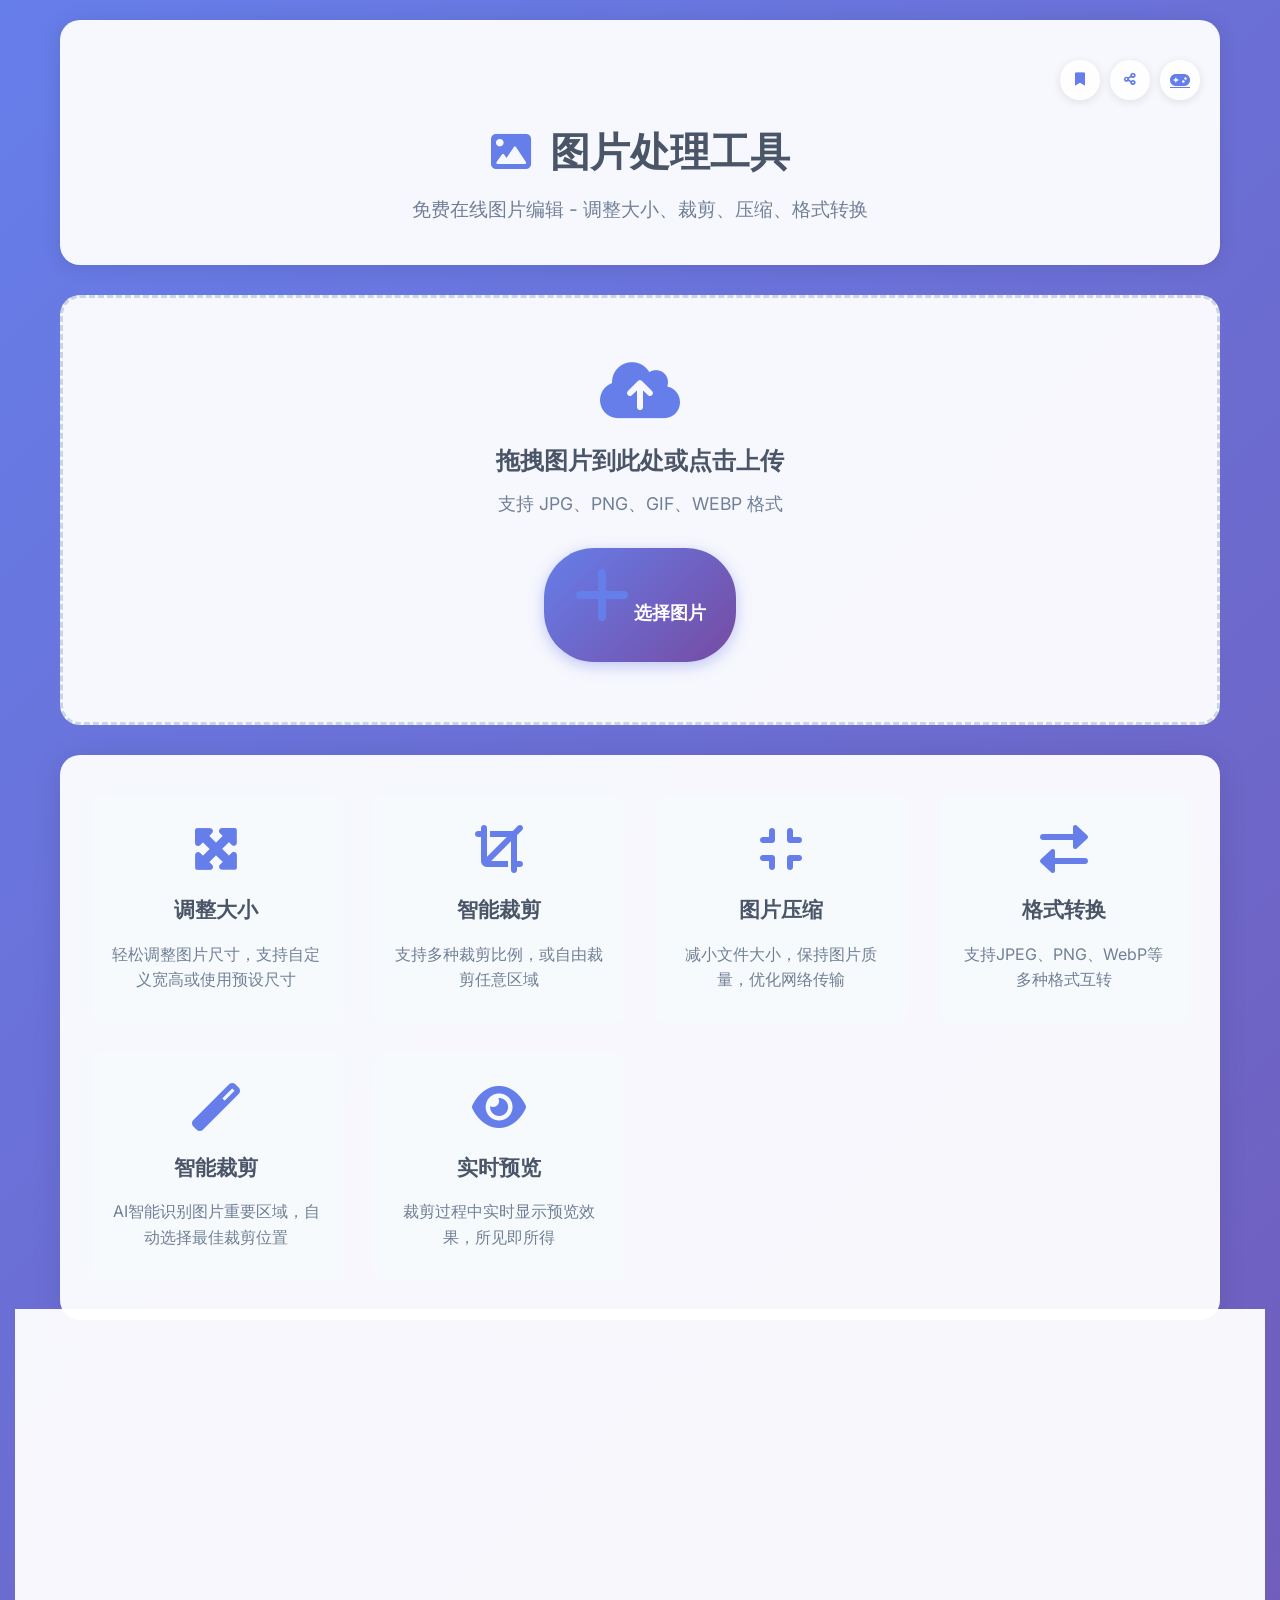
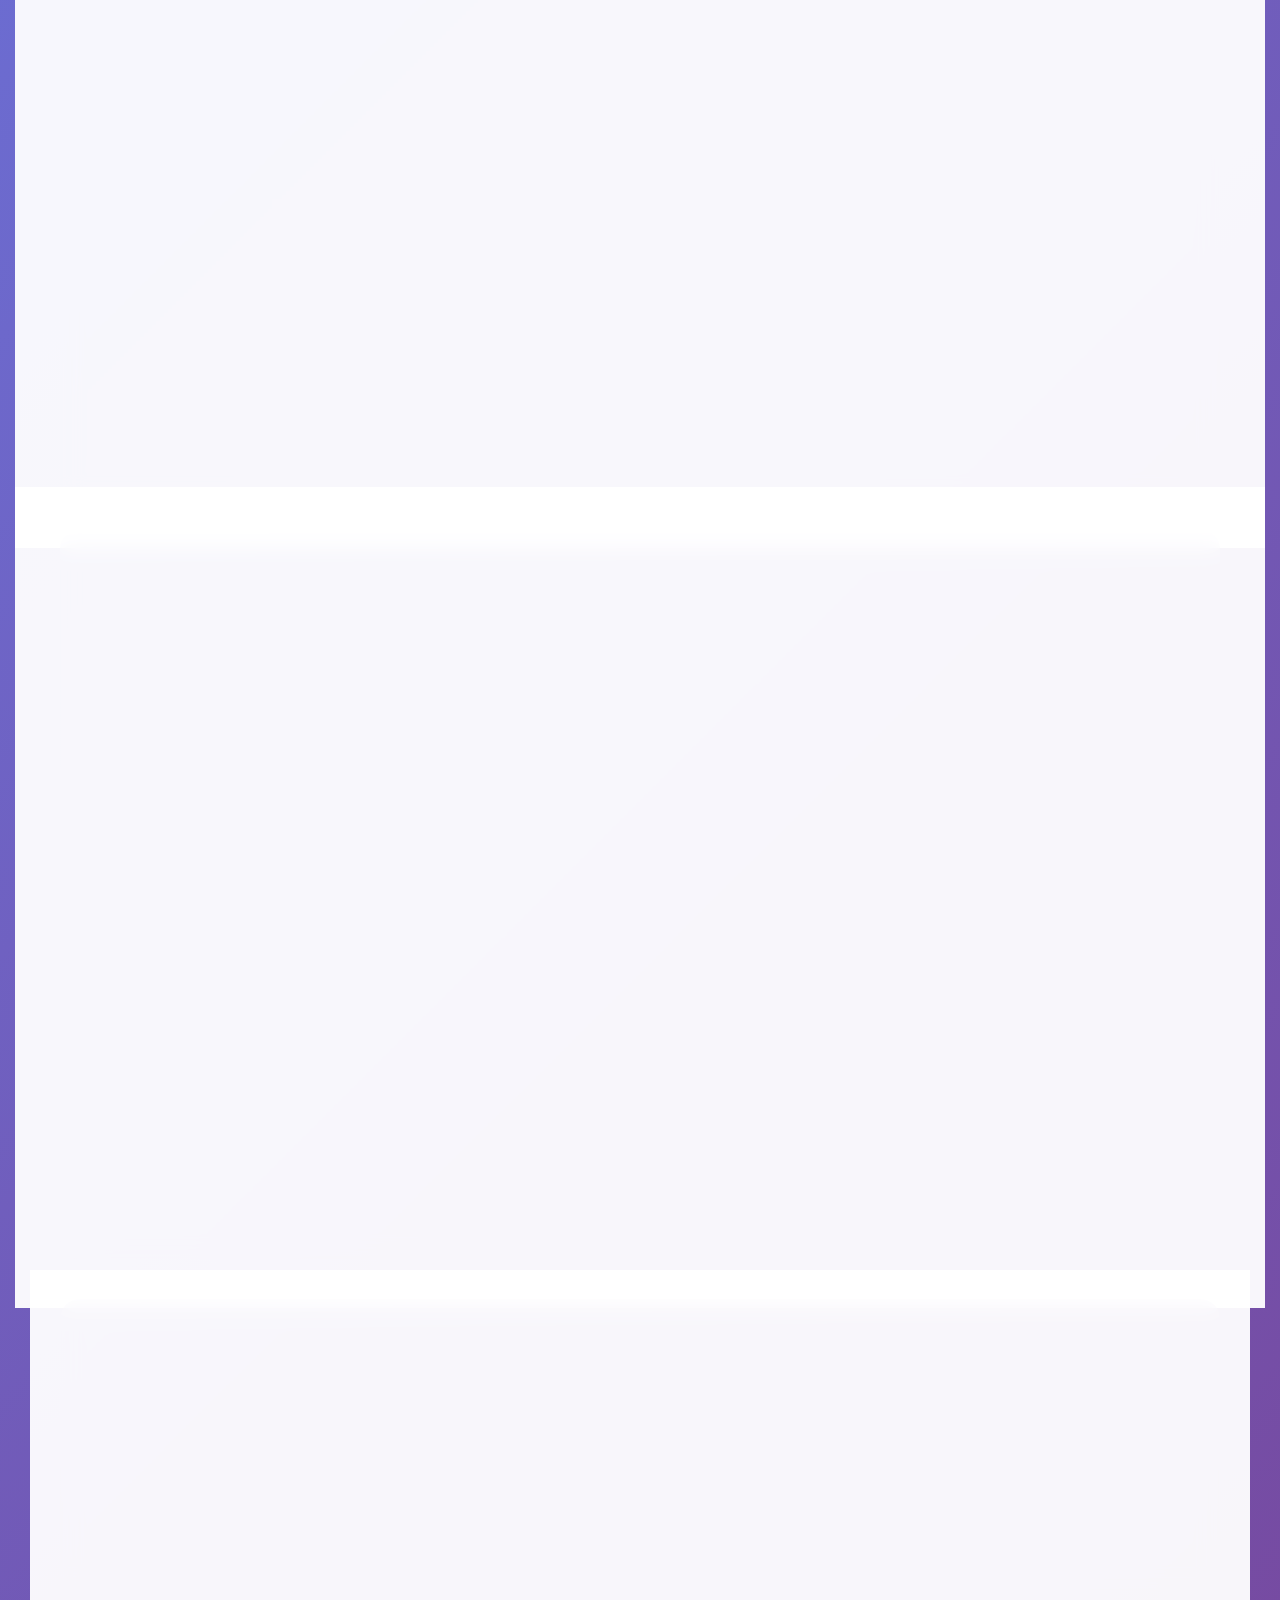
==== commit 2acef345: "6 6" ====
--- a/index.html
+++ b/index.html
@@ -1,395 +1,435 @@
-<!DOCTYPE html>
-<html lang="zh-CN">
-<head>
-    <!-- Google tag (gtag.js) -->
-<script async src="https://www.googletagmanager.com/gtag/js?id=G-CXH17REJKN"></script>
-<script>
-  window.dataLayer = window.dataLayer || [];
-  function gtag(){dataLayer.push(arguments);}
-  gtag('js', new Date());
-
-  gtag('config', 'G-CXH17REJKN');
-</script>
-    <script async src="https://pagead2.googlesyndication.com/pagead/js/adsbygoogle.js?client=ca-pub-8794607118520437"
-     crossorigin="anonymous"></script>
-    <meta name="google-adsense-account" content="ca-pub-8794607118520437">
-    <meta charset="UTF-8">
-    <meta name="viewport" content="width=device-width, initial-scale=1.0">
-    <title>图片处理工具 - 免费在线图片编辑 | 调整大小、裁剪、压缩、格式转换</title>
-    
-    <!-- SEO Meta Tags -->
-    <meta name="description" content="免费在线图片处理工具，支持图片调整大小、智能裁剪、压缩优化、格式转换。支持JPG、PNG、WebP格式，所有处理在浏览器本地完成，保护隐私安全。">
-    <meta name="keywords" content="图片处理工具,在线图片编辑,调整图片大小,图片裁剪,图片压缩,格式转换,JPG转PNG,PNG转JPG,WebP转换,免费图片编辑,图片尺寸调整器,社交媒体图片尺寸,微信头像尺寸,小红书封面尺寸,淘宝主图尺寸,网站图片优化,博客图片尺寸,电商图片尺寸,简历照片尺寸,证件照尺寸,PPT图片尺寸,背景图片尺寸,像素,分辨率,DPI,图片优化,图片SEO,WebP格式,矢量图,图片批量处理">
-    <meta name="author" content="图片处理工具">
-    <meta name="robots" content="index, follow">
-    <meta name="language" content="zh-CN">
-    <meta name="revisit-after" content="7 days">
-    
-    <!-- Open Graph Meta Tags -->
-    <meta property="og:title" content="图片处理工具 - 免费在线图片编辑">
-    <meta property="og:description" content="免费在线图片处理工具，支持图片调整大小、智能裁剪、压缩优化、格式转换。所有处理在浏览器本地完成，保护隐私安全。">
-    <meta property="og:type" content="website">
-    <meta property="og:url" content="https://yinhangka.online/picturesize/">
-    <meta property="og:image" content="https://yinhangka.online/picturesize/og-image.jpg">
-    <meta property="og:site_name" content="图片处理工具">
-    <meta property="og:locale" content="zh_CN">
-    
-    <!-- Twitter Card Meta Tags -->
-    <meta name="twitter:card" content="summary_large_image">
-    <meta name="twitter:title" content="图片处理工具 - 免费在线图片编辑">
-    <meta name="twitter:description" content="免费在线图片处理工具，支持图片调整大小、智能裁剪、压缩优化、格式转换。">
-    <meta name="twitter:image" content="https://yinhangka.online/picturesize/og-image.jpg">
-    
-    <!-- Canonical URL -->
-    <link rel="canonical" href="https://yinhangka.online/picturesize/">
-    
-    <!-- Favicon -->
-    <link rel="icon" type="image/x-icon" href="/favicon.ico">
-    <link rel="apple-touch-icon" sizes="180x180" href="/apple-touch-icon.png">
-    <link rel="icon" type="image/png" sizes="32x32" href="/favicon-32x32.png">
-    <link rel="icon" type="image/png" sizes="16x16" href="/favicon-16x16.png">
-    
-    <!-- Web App Manifest -->
-    <link rel="manifest" href="/manifest.json">
-    <meta name="theme-color" content="#667eea">
-    <meta name="apple-mobile-web-app-capable" content="yes">
-    <meta name="apple-mobile-web-app-status-bar-style" content="default">
-    <meta name="apple-mobile-web-app-title" content="图片处理工具">
-    <link rel="stylesheet" href="styles.css">
-    <link href="https://fonts.googleapis.com/css2?family=Inter:wght@300;400;500;600;700&display=swap" rel="preload" as="style" onload="this.onload=null;this.rel='stylesheet'">
-    <link rel="stylesheet" href="https://cdnjs.cloudflare.com/ajax/libs/font-awesome/6.0.0/css/all.min.css">
-    
-    <!-- Structured Data (Schema.org) -->
-    <script type="application/ld+json">
-    {
-      "@context": "https://schema.org",
-      "@type": "WebApplication",
-      "name": "图片处理工具",
-      "description": "免费在线图片处理工具，支持图片调整大小、智能裁剪、压缩优化、格式转换",
-      "url": "https://yinhangka.online/picturesize/",
-      "applicationCategory": "MultimediaApplication",
-      "operatingSystem": "Web Browser",
-      "offers": {
-        "@type": "Offer",
-        "price": "0",
-        "priceCurrency": "CNY"
-      },
-      "featureList": [
-        "图片调整大小",
-        "智能裁剪",
-        "图片压缩",
-        "格式转换",
-        "隐私保护"
-      ],
-      "browserRequirements": "Requires JavaScript. Requires HTML5.",
-      "softwareVersion": "1.0.0",
-      "author": {
-        "@type": "Organization",
-        "name": "图片处理工具"
-      },
-      "publisher": {
-        "@type": "Organization",
-        "name": "图片处理工具"
-      }
-    }
-    </script>
-</head>
-<body>
-    <div class="container">
-        <header class="header">
-            <div class="header-content">
-                <div class="header-top">
-                    <div class="header-actions">
-                        <button class="bookmark-btn" id="bookmarkBtn" title="收藏此页面">
-                            <i class="fas fa-bookmark"></i>
-                        </button>
-                        <div class="social-share">
-                            <button class="share-btn" id="shareBtn" title="分享">
-                                <i class="fas fa-share-alt"></i>
-                            </button>
-                            <div class="share-dropdown" id="shareDropdown">
-                                <a href="#" class="share-link facebook" data-platform="facebook">
-                                    <i class="fab fa-facebook-f"></i> Facebook
-                                </a>
-                                <a href="#" class="share-link twitter" data-platform="twitter">
-                                    <i class="fab fa-twitter"></i> Twitter
-                                </a>
-                                <a href="#" class="share-link linkedin" data-platform="linkedin">
-                                    <i class="fab fa-linkedin-in"></i> LinkedIn
-                                </a>
-                                <a href="#" class="share-link pinterest" data-platform="pinterest">
-                                    <i class="fab fa-pinterest-p"></i> Pinterest
-                                </a>
-                                <a href="#" class="share-link reddit" data-platform="reddit">
-                                    <i class="fab fa-reddit-alien"></i> Reddit
-                                </a>
-                                <a href="#" class="share-link whatsapp" data-platform="whatsapp">
-                                    <i class="fab fa-whatsapp"></i> WhatsApp
-                                </a>
-                                <a href="#" class="share-link telegram" data-platform="telegram">
-                                    <i class="fab fa-telegram-plane"></i> Telegram
-                                </a>
-                                <a href="#" class="share-link copy" data-platform="copy">
-                                    <i class="fas fa-copy"></i> 复制链接
-                                </a>
-                            </div>
-                        </div>
-                        <a href="game.html" class="game-btn" title="小游戏">
-                            <i class="fas fa-gamepad"></i>
-                        </a>
-                    </div>
-                </div>
-                <h1><i class="fas fa-image"></i> 图片处理工具</h1>
-                <p>免费在线图片编辑 - 调整大小、裁剪、压缩、格式转换</p>
-            </div>
-        </header>
-
-        <main class="main-content">
-            <section class="upload-section">
-                <div class="upload-area" id="uploadArea">
-                    <div class="upload-content">
-                        <i class="fas fa-cloud-upload-alt"></i>
-                        <h3>拖拽图片到此处或点击上传</h3>
-                        <p>支持 JPG、PNG、GIF、WEBP 格式</p>
-                        <input type="file" id="imageInput" accept="image/*" style="display: none;">
-                        <button class="upload-btn" onclick="document.getElementById('imageInput').click()">
-                            <i class="fas fa-plus"></i> 选择图片
-                        </button>
-                    </div>
-                </div>
-            </section>
-
-            <section class="tools-section" id="toolsSection" style="display: none;">
-                <div class="tools-container">
-                    <div class="tools-sidebar">
-                        <div class="tool-group">
-                            <h4><i class="fas fa-expand-arrows-alt"></i> 调整大小</h4>
-                            <div class="tool-controls">
-                                <div class="input-group">
-                                    <label>宽度 (px)</label>
-                                    <input type="number" id="widthInput" placeholder="自动">
-                                </div>
-                                <div class="input-group">
-                                    <label>高度 (px)</label>
-                                    <input type="number" id="heightInput" placeholder="自动">
-                                </div>
-                                <div class="checkbox-group">
-                                    <label>
-                                        <input type="checkbox" id="maintainAspectRatio" checked>
-                                        保持宽高比
-                                    </label>
-                                </div>
-                                <div class="preset-sizes">
-                                    <button class="preset-btn" data-width="1920" data-height="1080">1920x1080</button>
-                                    <button class="preset-btn" data-width="1280" data-height="720">1280x720</button>
-                                    <button class="preset-btn" data-width="800" data-height="600">800x600</button>
-                                </div>
-                            </div>
-                        </div>
-
-                        <div class="tool-group">
-                            <h4><i class="fas fa-crop"></i> 裁剪</h4>
-                            <div class="tool-controls">
-                                <div class="crop-presets">
-                                    <button class="crop-btn" data-ratio="1:1">1:1</button>
-                                    <button class="crop-btn" data-ratio="16:9">16:9</button>
-                                    <button class="crop-btn" data-ratio="4:3">4:3</button>
-                                    <button class="crop-btn" data-ratio="free">自由</button>
-                                </div>
-                                <button class="action-btn" id="cropBtn">开始裁剪</button>
-                            </div>
-                        </div>
-
-                        <div class="tool-group">
-                            <h4><i class="fas fa-compress"></i> 压缩</h4>
-                            <div class="tool-controls">
-                                <div class="input-group">
-                                    <label>质量 (1-100)</label>
-                                    <input type="range" id="qualitySlider" min="1" max="100" value="85">
-                                    <span id="qualityValue">85</span>
-                                </div>
-                                <div class="file-size-info">
-                                    <p>原始大小: <span id="originalSize">-</span></p>
-                                    <p>压缩后: <span id="compressedSize">-</span></p>
-                                </div>
-                            </div>
-                        </div>
-
-                        <div class="tool-group">
-                            <h4><i class="fas fa-exchange-alt"></i> 格式转换</h4>
-                            <div class="tool-controls">
-                                <div class="format-options">
-                                    <label>
-                                        <input type="radio" name="format" value="jpeg" checked>
-                                        JPEG
-                                    </label>
-                                    <label>
-                                        <input type="radio" name="format" value="png">
-                                        PNG
-                                    </label>
-                                    <label>
-                                        <input type="radio" name="format" value="webp">
-                                        WebP
-                                    </label>
-                                </div>
-                            </div>
-                        </div>
-
-                        <div class="action-buttons">
-                            <button class="action-btn primary" id="processBtn">
-                                <i class="fas fa-magic"></i> 应用修改
-                            </button>
-                            <button class="action-btn" id="downloadBtn">
-                                <i class="fas fa-download"></i> 下载图片
-                            </button>
-                            <button class="action-btn secondary" id="resetBtn">
-                                <i class="fas fa-undo"></i> 重置
-                            </button>
-                        </div>
-                    </div>
-
-                    <div class="preview-area">
-                        <div class="preview-container">
-                            <div class="preview-header">
-                                <h4>预览</h4>
-                                <div class="preview-info">
-                                    <span id="imageInfo">-</span>
-                                </div>
-                            </div>
-                            <div class="preview-content">
-                                <canvas id="previewCanvas"></canvas>
-                                <div id="cropOverlay" class="crop-overlay" style="display: none;">
-                                    <div class="crop-box">
-                                        <div class="crop-handle top-left"></div>
-                                        <div class="crop-handle top-right"></div>
-                                        <div class="crop-handle bottom-left"></div>
-                                        <div class="crop-handle bottom-right"></div>
-                                    </div>
-                                </div>
-                            </div>
-                        </div>
-                    </div>
-                </div>
-            </section>
-
-            <section class="features-section">
-                <div class="features-grid">
-                    <div class="feature-card">
-                        <i class="fas fa-expand-arrows-alt"></i>
-                        <h3>调整大小</h3>
-                        <p>轻松调整图片尺寸，支持自定义宽高或使用预设尺寸</p>
-                    </div>
-                    <div class="feature-card">
-                        <i class="fas fa-crop"></i>
-                        <h3>智能裁剪</h3>
-                        <p>支持多种裁剪比例，或自由裁剪任意区域</p>
-                    </div>
-                    <div class="feature-card">
-                        <i class="fas fa-compress"></i>
-                        <h3>图片压缩</h3>
-                        <p>减小文件大小，保持图片质量，优化网络传输</p>
-                    </div>
-                    <div class="feature-card">
-                        <i class="fas fa-exchange-alt"></i>
-                        <h3>格式转换</h3>
-                        <p>支持JPEG、PNG、WebP等多种格式互转</p>
-                    </div>
-                </div>
-            </section>
-
-            <!-- FAQ Section -->
-            <section class="faq-section">
-                <div class="faq-container">
-                    <h2><i class="fas fa-question-circle"></i> 常见问题解答</h2>
-                    <div class="faq-grid">
-                        <div class="faq-item">
-                            <h3>如何调整图片尺寸？</h3>
-                            <p>上传图片后，在左侧工具栏输入新的宽度和高度，或选择预设尺寸。勾选"保持宽高比"可避免图片变形。</p>
-                        </div>
-                        <div class="faq-item">
-                            <h3>支持哪些图片格式？</h3>
-                            <p>支持JPG、PNG、GIF、WebP等主流格式。可以相互转换，满足不同平台需求。</p>
-                        </div>
-                        <div class="faq-item">
-                            <h3>图片处理是否安全？</h3>
-                            <p>所有图片处理都在您的浏览器本地完成，不会上传到服务器，完全保护您的隐私安全。</p>
-                        </div>
-                        <div class="faq-item">
-                            <h3>微信朋友圈图片尺寸是多少？</h3>
-                            <p>微信朋友圈图片推荐尺寸为1080x1080像素（正方形）或1080x1260像素（竖图）。</p>
-                        </div>
-                        <div class="faq-item">
-                            <h3>如何压缩图片文件大小？</h3>
-                            <p>调整质量滑块（1-100），数值越低文件越小但质量会降低。建议保持85-95之间获得最佳平衡。</p>
-                        </div>
-                        <div class="faq-item">
-                            <h3>小红书封面尺寸要求？</h3>
-                            <p>小红书封面推荐尺寸为1080x1080像素（正方形）或1080x1440像素（竖图），比例为3:4。</p>
-                        </div>
-                        <div class="faq-item">
-                            <h3>淘宝主图尺寸标准？</h3>
-                            <p>淘宝主图推荐尺寸为800x800像素（正方形），支持JPG、PNG格式，文件大小不超过3MB。</p>
-                        </div>
-                        <div class="faq-item">
-                            <h3>如何批量处理图片？</h3>
-                            <p>目前支持单张图片处理，批量处理功能正在开发中。您可以逐张处理多张图片。</p>
-                        </div>
-                    </div>
-                </div>
-            </section>
-
-            <!-- SEO Content Section -->
-            <section class="seo-content-section">
-                <div class="seo-content-container">
-                    <h2>专业的在线图片处理工具</h2>
-                    <div class="seo-content-grid">
-                        <div class="seo-content-item">
-                            <h3>图片尺寸调整器 - 满足各种需求</h3>
-                            <p>我们的图片尺寸调整器支持多种应用场景：社交媒体图片尺寸优化、微信头像尺寸调整、小红书封面尺寸制作、淘宝主图尺寸规范、网站图片优化、博客图片尺寸调整、电商图片尺寸标准化、简历照片尺寸处理、证件照尺寸制作、PPT图片尺寸适配、背景图片尺寸调整等。</p>
-                        </div>
-                        <div class="seo-content-item">
-                            <h3>图片格式转换 - 支持主流格式</h3>
-                            <p>支持JPG转PNG、PNG转JPG、WebP转JPG、HEIC转JPG等多种格式转换。WebP格式具有更好的压缩率，适合网站优化。矢量图转换功能让您的图片在不同设备上保持清晰度。</p>
-                        </div>
-                        <div class="seo-content-item">
-                            <h3>图片压缩优化 - 平衡质量与大小</h3>
-                            <p>智能图片压缩算法，在保持图片质量的同时显著减小文件大小。支持DPI转换，满足打印需求。图片SEO优化功能帮助提升网站加载速度。</p>
-                        </div>
-                        <div class="seo-content-item">
-                            <h3>免费在线图片编辑 - 无需安装软件</h3>
-                            <p>无需下载安装任何软件，直接在浏览器中使用。支持图片批量处理，提高工作效率。所有操作都在本地完成，保护您的隐私安全。</p>
-                        </div>
-                    </div>
-                </div>
-            </section>
-        </main>
-
-        <footer class="footer">
-            <div class="footer-content">
-                <div class="footer-links">
-                    <a href="sitemap.html">网站地图</a>
-                    <a href="game.html">小游戏</a>
-                    <a href="#privacy">隐私政策</a>
-                    <a href="#contact">联系我们</a>
-                </div>
-                <p>&copy; 2024 图片处理工具. 所有处理都在浏览器本地完成，保护您的隐私.</p>
-                
-                <!-- 页面内容概要 -->
-                <div class="page-summary">
-                    <h3>页面内容概要</h3>
-                    <p>本页面提供免费的在线图片处理服务，包括图片调整大小、智能裁剪、压缩优化和格式转换功能。支持JPG、PNG、WebP等主流格式，满足社交媒体、电商、办公等各种场景需求。所有图片处理都在浏览器本地完成，确保用户隐私安全。页面包含详细的使用教程、常见问题解答和专业的SEO优化内容。</p>
-                </div>
-            </div>
-        </footer>
-    </div>
-
-    <div id="loadingModal" class="modal" style="display: none;">
-        <div class="modal-content">
-            <div class="loading-spinner"></div>
-            <p>处理中...</p>
-        </div>
-    </div>
-
-    <script src="script.js"></script>
-</body>
-</html>
+<!DOCTYPE html>
+<html lang="zh-CN">
+<head>
+    <!-- Google tag (gtag.js) -->
+<script async src="https://www.googletagmanager.com/gtag/js?id=G-CXH17REJKN"></script>
+<script>
+  window.dataLayer = window.dataLayer || [];
+  function gtag(){dataLayer.push(arguments);}
+  gtag('js', new Date());
+
+  gtag('config', 'G-CXH17REJKN');
+</script>
+    <script async src="https://pagead2.googlesyndication.com/pagead/js/adsbygoogle.js?client=ca-pub-8794607118520437"
+     crossorigin="anonymous"></script>
+    <meta name="google-adsense-account" content="ca-pub-8794607118520437">
+    <meta charset="UTF-8">
+    <meta name="viewport" content="width=device-width, initial-scale=1.0">
+    <title>图片处理工具 - 免费在线图片编辑 | 调整大小、裁剪、压缩、格式转换</title>
+    
+    <!-- SEO Meta Tags -->
+    <meta name="description" content="免费在线图片处理工具，支持图片调整大小、智能裁剪、压缩优化、格式转换。支持JPG、PNG、WebP格式，所有处理在浏览器本地完成，保护隐私安全。">
+    <meta name="keywords" content="图片处理工具,在线图片编辑,调整图片大小,图片裁剪,图片压缩,格式转换,JPG转PNG,PNG转JPG,WebP转换,免费图片编辑,图片尺寸调整器,社交媒体图片尺寸,微信头像尺寸,小红书封面尺寸,淘宝主图尺寸,网站图片优化,博客图片尺寸,电商图片尺寸,简历照片尺寸,证件照尺寸,PPT图片尺寸,背景图片尺寸,像素,分辨率,DPI,图片优化,图片SEO,WebP格式,矢量图,图片批量处理">
+    <meta name="author" content="图片处理工具">
+    <meta name="robots" content="index, follow">
+    <meta name="language" content="zh-CN">
+    <meta name="revisit-after" content="7 days">
+    
+    <!-- Open Graph Meta Tags -->
+    <meta property="og:title" content="图片处理工具 - 免费在线图片编辑">
+    <meta property="og:description" content="免费在线图片处理工具，支持图片调整大小、智能裁剪、压缩优化、格式转换。所有处理在浏览器本地完成，保护隐私安全。">
+    <meta property="og:type" content="website">
+    <meta property="og:url" content="https://yinhangka.online/picturesize/">
+    <meta property="og:image" content="https://yinhangka.online/picturesize/og-image.jpg">
+    <meta property="og:site_name" content="图片处理工具">
+    <meta property="og:locale" content="zh_CN">
+    
+    <!-- Twitter Card Meta Tags -->
+    <meta name="twitter:card" content="summary_large_image">
+    <meta name="twitter:title" content="图片处理工具 - 免费在线图片编辑">
+    <meta name="twitter:description" content="免费在线图片处理工具，支持图片调整大小、智能裁剪、压缩优化、格式转换。">
+    <meta name="twitter:image" content="https://yinhangka.online/picturesize/og-image.jpg">
+    
+    <!-- Canonical URL -->
+    <link rel="canonical" href="https://yinhangka.online/picturesize/">
+    
+    <!-- Favicon -->
+    <link rel="icon" type="image/x-icon" href="/favicon.ico">
+    <link rel="apple-touch-icon" sizes="180x180" href="/apple-touch-icon.png">
+    <link rel="icon" type="image/png" sizes="32x32" href="/favicon-32x32.png">
+    <link rel="icon" type="image/png" sizes="16x16" href="/favicon-16x16.png">
+    
+    <!-- Web App Manifest -->
+    <link rel="manifest" href="/manifest.json">
+    <meta name="theme-color" content="#667eea">
+    <meta name="apple-mobile-web-app-capable" content="yes">
+    <meta name="apple-mobile-web-app-status-bar-style" content="default">
+    <meta name="apple-mobile-web-app-title" content="图片处理工具">
+    <link rel="stylesheet" href="styles.css">
+    <link href="https://fonts.googleapis.com/css2?family=Inter:wght@300;400;500;600;700&display=swap" rel="preload" as="style" onload="this.onload=null;this.rel='stylesheet'">
+    <link rel="stylesheet" href="https://cdnjs.cloudflare.com/ajax/libs/font-awesome/6.0.0/css/all.min.css">
+    
+    <!-- Structured Data (Schema.org) -->
+    <script type="application/ld+json">
+    {
+      "@context": "https://schema.org",
+      "@type": "WebApplication",
+      "name": "图片处理工具",
+      "description": "免费在线图片处理工具，支持图片调整大小、智能裁剪、压缩优化、格式转换",
+      "url": "https://yinhangka.online/picturesize/",
+      "applicationCategory": "MultimediaApplication",
+      "operatingSystem": "Web Browser",
+      "offers": {
+        "@type": "Offer",
+        "price": "0",
+        "priceCurrency": "CNY"
+      },
+      "featureList": [
+        "图片调整大小",
+        "智能裁剪",
+        "图片压缩",
+        "格式转换",
+        "隐私保护"
+      ],
+      "browserRequirements": "Requires JavaScript. Requires HTML5.",
+      "softwareVersion": "1.0.0",
+      "author": {
+        "@type": "Organization",
+        "name": "图片处理工具"
+      },
+      "publisher": {
+        "@type": "Organization",
+        "name": "图片处理工具"
+      }
+    }
+    </script>
+</head>
+<body>
+    <div class="container">
+        <header class="header">
+            <div class="header-content">
+                <div class="header-top">
+                    <div class="header-actions">
+                        <button class="bookmark-btn" id="bookmarkBtn" title="收藏此页面">
+                            <i class="fas fa-bookmark"></i>
+                        </button>
+                        <div class="social-share">
+                            <button class="share-btn" id="shareBtn" title="分享">
+                                <i class="fas fa-share-alt"></i>
+                            </button>
+                            <div class="share-dropdown" id="shareDropdown">
+                                <a href="#" class="share-link facebook" data-platform="facebook">
+                                    <i class="fab fa-facebook-f"></i> Facebook
+                                </a>
+                                <a href="#" class="share-link twitter" data-platform="twitter">
+                                    <i class="fab fa-twitter"></i> Twitter
+                                </a>
+                                <a href="#" class="share-link linkedin" data-platform="linkedin">
+                                    <i class="fab fa-linkedin-in"></i> LinkedIn
+                                </a>
+                                <a href="#" class="share-link pinterest" data-platform="pinterest">
+                                    <i class="fab fa-pinterest-p"></i> Pinterest
+                                </a>
+                                <a href="#" class="share-link reddit" data-platform="reddit">
+                                    <i class="fab fa-reddit-alien"></i> Reddit
+                                </a>
+                                <a href="#" class="share-link whatsapp" data-platform="whatsapp">
+                                    <i class="fab fa-whatsapp"></i> WhatsApp
+                                </a>
+                                <a href="#" class="share-link telegram" data-platform="telegram">
+                                    <i class="fab fa-telegram-plane"></i> Telegram
+                                </a>
+                                <a href="#" class="share-link copy" data-platform="copy">
+                                    <i class="fas fa-copy"></i> 复制链接
+                                </a>
+                            </div>
+                        </div>
+                        <a href="game.html" class="game-btn" title="小游戏">
+                            <i class="fas fa-gamepad"></i>
+                        </a>
+                    </div>
+                </div>
+                <h1><i class="fas fa-image"></i> 图片处理工具</h1>
+                <p>免费在线图片编辑 - 调整大小、裁剪、压缩、格式转换</p>
+            </div>
+        </header>
+
+        <main class="main-content">
+            <section class="upload-section">
+                <div class="upload-area" id="uploadArea">
+                    <div class="upload-content">
+                        <i class="fas fa-cloud-upload-alt"></i>
+                        <h3>拖拽图片到此处或点击上传</h3>
+                        <p>支持 JPG、PNG、GIF、WEBP 格式</p>
+                        <input type="file" id="imageInput" accept="image/*" style="display: none;">
+                        <button class="upload-btn" onclick="document.getElementById('imageInput').click()">
+                            <i class="fas fa-plus"></i> 选择图片
+                        </button>
+                    </div>
+                </div>
+            </section>
+
+            <section class="tools-section" id="toolsSection" style="display: none;">
+                <div class="tools-container">
+                    <div class="tools-sidebar">
+                        <div class="tool-group">
+                            <h4><i class="fas fa-expand-arrows-alt"></i> 调整大小</h4>
+                            <div class="tool-controls">
+                                <div class="input-group">
+                                    <label>宽度 (px)</label>
+                                    <input type="number" id="widthInput" placeholder="自动">
+                                </div>
+                                <div class="input-group">
+                                    <label>高度 (px)</label>
+                                    <input type="number" id="heightInput" placeholder="自动">
+                                </div>
+                                <div class="checkbox-group">
+                                    <label>
+                                        <input type="checkbox" id="maintainAspectRatio" checked>
+                                        保持宽高比
+                                    </label>
+                                </div>
+                                <div class="preset-sizes">
+                                    <button class="preset-btn" data-width="1920" data-height="1080">1920x1080</button>
+                                    <button class="preset-btn" data-width="1280" data-height="720">1280x720</button>
+                                    <button class="preset-btn" data-width="800" data-height="600">800x600</button>
+                                </div>
+                            </div>
+                        </div>
+
+                        <div class="tool-group">
+                            <h4><i class="fas fa-crop"></i> 裁剪</h4>
+                            <div class="tool-controls">
+                                <div class="crop-presets">
+                                    <button class="crop-btn" data-ratio="1:1">1:1</button>
+                                    <button class="crop-btn" data-ratio="16:9">16:9</button>
+                                    <button class="crop-btn" data-ratio="4:3">4:3</button>
+                                    <button class="crop-btn" data-ratio="3:2">3:2</button>
+                                    <button class="crop-btn" data-ratio="2:3">2:3</button>
+                                    <button class="crop-btn" data-ratio="9:16">9:16</button>
+                                    <button class="crop-btn" data-ratio="free">自由</button>
+                                </div>
+                                <div class="crop-info" id="cropInfo" style="display: none;">
+                                    <small>尺寸: <span id="cropSize">-</span></small>
+                                </div>
+                                <div class="crop-actions">
+                                    <button class="action-btn" id="cropBtn">开始裁剪</button>
+                                    <button class="action-btn secondary" id="smartCropBtn" style="display: none;">智能裁剪</button>
+                                </div>
+                            </div>
+                        </div>
+
+                        <div class="tool-group">
+                            <h4><i class="fas fa-compress"></i> 压缩</h4>
+                            <div class="tool-controls">
+                                <div class="input-group">
+                                    <label>质量 (1-100)</label>
+                                    <input type="range" id="qualitySlider" min="1" max="100" value="85">
+                                    <span id="qualityValue">85</span>
+                                </div>
+                                <div class="file-size-info">
+                                    <p>原始大小: <span id="originalSize">-</span></p>
+                                    <p>压缩后: <span id="compressedSize">-</span></p>
+                                </div>
+                            </div>
+                        </div>
+
+                        <div class="tool-group">
+                            <h4><i class="fas fa-exchange-alt"></i> 格式转换</h4>
+                            <div class="tool-controls">
+                                <div class="format-options">
+                                    <label>
+                                        <input type="radio" name="format" value="jpeg" checked>
+                                        JPEG
+                                    </label>
+                                    <label>
+                                        <input type="radio" name="format" value="png">
+                                        PNG
+                                    </label>
+                                    <label>
+                                        <input type="radio" name="format" value="webp">
+                                        WebP
+                                    </label>
+                                </div>
+                            </div>
+                        </div>
+
+                        <div class="action-buttons">
+                            <button class="action-btn primary" id="processBtn">
+                                <i class="fas fa-magic"></i> 应用修改
+                            </button>
+                            <button class="action-btn" id="downloadBtn">
+                                <i class="fas fa-download"></i> 下载图片
+                            </button>
+                            <button class="action-btn secondary" id="resetBtn">
+                                <i class="fas fa-undo"></i> 重置
+                            </button>
+                        </div>
+                        
+                        <div class="history-buttons">
+                            <button class="action-btn secondary" id="undoBtn" onclick="undoImage()">
+                                <i class="fas fa-undo"></i> 撤销
+                            </button>
+                            <button class="action-btn secondary" id="redoBtn" onclick="redoImage()">
+                                <i class="fas fa-redo"></i> 重做
+                            </button>
+                        </div>
+                        
+                        <div class="shortcuts-info">
+                            <h5><i class="fas fa-keyboard"></i> 快捷键</h5>
+                            <div class="shortcuts-list">
+                                <span><kbd>Ctrl</kbd> + <kbd>O</kbd> 打开图片</span>
+                                <span><kbd>Ctrl</kbd> + <kbd>S</kbd> 保存图片</span>
+                                <span><kbd>Ctrl</kbd> + <kbd>R</kbd> 重置</span>
+                                <span><kbd>Ctrl</kbd> + <kbd>Z</kbd> 撤销</span>
+                                <span><kbd>Ctrl</kbd> + <kbd>Shift</kbd> + <kbd>Z</kbd> 重做</span>
+                                <span><kbd>ESC</kbd> 退出裁剪</span>
+                            </div>
+                        </div>
+                    </div>
+
+                    <div class="preview-area">
+                        <div class="preview-container">
+                            <div class="preview-header">
+                                <h4>预览</h4>
+                                <div class="preview-info">
+                                    <span id="imageInfo">-</span>
+                                </div>
+                            </div>
+                            <div class="preview-content">
+                                <canvas id="previewCanvas"></canvas>
+                                <div id="cropOverlay" class="crop-overlay" style="display: none;">
+                                    <div class="crop-box">
+                                        <div class="crop-handle top-left"></div>
+                                        <div class="crop-handle top-right"></div>
+                                        <div class="crop-handle bottom-left"></div>
+                                        <div class="crop-handle bottom-right"></div>
+                                    </div>
+                                </div>
+                            </div>
+                        </div>
+                    </div>
+                </div>
+            </section>
+
+            <section class="features-section">
+                <div class="features-grid">
+                    <div class="feature-card">
+                        <i class="fas fa-expand-arrows-alt"></i>
+                        <h3>调整大小</h3>
+                        <p>轻松调整图片尺寸，支持自定义宽高或使用预设尺寸</p>
+                    </div>
+                    <div class="feature-card">
+                        <i class="fas fa-crop"></i>
+                        <h3>智能裁剪</h3>
+                        <p>支持多种裁剪比例，或自由裁剪任意区域</p>
+                    </div>
+                    <div class="feature-card">
+                        <i class="fas fa-compress"></i>
+                        <h3>图片压缩</h3>
+                        <p>减小文件大小，保持图片质量，优化网络传输</p>
+                    </div>
+                        <div class="feature-card">
+                            <i class="fas fa-exchange-alt"></i>
+                            <h3>格式转换</h3>
+                            <p>支持JPEG、PNG、WebP等多种格式互转</p>
+                        </div>
+                        <div class="feature-card">
+                            <i class="fas fa-magic"></i>
+                            <h3>智能裁剪</h3>
+                            <p>AI智能识别图片重要区域，自动选择最佳裁剪位置</p>
+                        </div>
+                        <div class="feature-card">
+                            <i class="fas fa-eye"></i>
+                            <h3>实时预览</h3>
+                            <p>裁剪过程中实时显示预览效果，所见即所得</p>
+                        </div>
+                </div>
+            </section>
+
+            <!-- FAQ Section -->
+            <section class="faq-section">
+                <div class="faq-container">
+                    <h2><i class="fas fa-question-circle"></i> 常见问题解答</h2>
+                    <div class="faq-grid">
+                        <div class="faq-item">
+                            <h3>如何调整图片尺寸？</h3>
+                            <p>上传图片后，在左侧工具栏输入新的宽度和高度，或选择预设尺寸。勾选"保持宽高比"可避免图片变形。</p>
+                        </div>
+                        <div class="faq-item">
+                            <h3>支持哪些图片格式？</h3>
+                            <p>支持JPG、PNG、GIF、WebP等主流格式。可以相互转换，满足不同平台需求。</p>
+                        </div>
+                        <div class="faq-item">
+                            <h3>图片处理是否安全？</h3>
+                            <p>所有图片处理都在您的浏览器本地完成，不会上传到服务器，完全保护您的隐私安全。</p>
+                        </div>
+                        <div class="faq-item">
+                            <h3>微信朋友圈图片尺寸是多少？</h3>
+                            <p>微信朋友圈图片推荐尺寸为1080x1080像素（正方形）或1080x1260像素（竖图）。</p>
+                        </div>
+                        <div class="faq-item">
+                            <h3>如何压缩图片文件大小？</h3>
+                            <p>调整质量滑块（1-100），数值越低文件越小但质量会降低。建议保持85-95之间获得最佳平衡。</p>
+                        </div>
+                        <div class="faq-item">
+                            <h3>小红书封面尺寸要求？</h3>
+                            <p>小红书封面推荐尺寸为1080x1080像素（正方形）或1080x1440像素（竖图），比例为3:4。</p>
+                        </div>
+                        <div class="faq-item">
+                            <h3>淘宝主图尺寸标准？</h3>
+                            <p>淘宝主图推荐尺寸为800x800像素（正方形），支持JPG、PNG格式，文件大小不超过3MB。</p>
+                        </div>
+                        <div class="faq-item">
+                            <h3>如何批量处理图片？</h3>
+                            <p>目前支持单张图片处理，批量处理功能正在开发中。您可以逐张处理多张图片。</p>
+                        </div>
+                    </div>
+                </div>
+            </section>
+
+            <!-- SEO Content Section -->
+            <section class="seo-content-section">
+                <div class="seo-content-container">
+                    <h2>专业的在线图片处理工具</h2>
+                    <div class="seo-content-grid">
+                        <div class="seo-content-item">
+                            <h3>图片尺寸调整器 - 满足各种需求</h3>
+                            <p>我们的图片尺寸调整器支持多种应用场景：社交媒体图片尺寸优化、微信头像尺寸调整、小红书封面尺寸制作、淘宝主图尺寸规范、网站图片优化、博客图片尺寸调整、电商图片尺寸标准化、简历照片尺寸处理、证件照尺寸制作、PPT图片尺寸适配、背景图片尺寸调整等。</p>
+                        </div>
+                        <div class="seo-content-item">
+                            <h3>图片格式转换 - 支持主流格式</h3>
+                            <p>支持JPG转PNG、PNG转JPG、WebP转JPG、HEIC转JPG等多种格式转换。WebP格式具有更好的压缩率，适合网站优化。矢量图转换功能让您的图片在不同设备上保持清晰度。</p>
+                        </div>
+                        <div class="seo-content-item">
+                            <h3>图片压缩优化 - 平衡质量与大小</h3>
+                            <p>智能图片压缩算法，在保持图片质量的同时显著减小文件大小。支持DPI转换，满足打印需求。图片SEO优化功能帮助提升网站加载速度。</p>
+                        </div>
+                        <div class="seo-content-item">
+                            <h3>免费在线图片编辑 - 无需安装软件</h3>
+                            <p>无需下载安装任何软件，直接在浏览器中使用。支持图片批量处理，提高工作效率。所有操作都在本地完成，保护您的隐私安全。</p>
+                        </div>
+                    </div>
+                </div>
+            </section>
+        </main>
+
+        <footer class="footer">
+            <div class="footer-content">
+                <div class="footer-links">
+                    <a href="sitemap.html">网站地图</a>
+                    <a href="game.html">小游戏</a>
+                    <a href="#privacy">隐私政策</a>
+                    <a href="#contact">联系我们</a>
+                </div>
+                <p>&copy; 2024 图片处理工具. 所有处理都在浏览器本地完成，保护您的隐私.</p>
+                
+                <!-- 页面内容概要 -->
+                <div class="page-summary">
+                    <h3>页面内容概要</h3>
+                    <p>本页面提供免费的在线图片处理服务，包括图片调整大小、智能裁剪、压缩优化和格式转换功能。支持JPG、PNG、WebP等主流格式，满足社交媒体、电商、办公等各种场景需求。所有图片处理都在浏览器本地完成，确保用户隐私安全。页面包含详细的使用教程、常见问题解答和专业的SEO优化内容。</p>
+                </div>
+            </div>
+        </footer>
+    </div>
+
+    <div id="loadingModal" class="modal" style="display: none;">
+        <div class="modal-content">
+            <div class="loading-spinner"></div>
+            <p>处理中...</p>
+        </div>
+    </div>
+
+    <script src="script.js"></script>
+</body>
+</html>
--- a/styles.css
+++ b/styles.css
@@ -1,1163 +1,1252 @@
-/* 基础样式 */
-* {
-    margin: 0;
-    padding: 0;
-    box-sizing: border-box;
-}
-
-body {
-    font-family: 'Inter', sans-serif;
-    background: linear-gradient(135deg, #667eea 0%, #764ba2 100%);
-    min-height: 100vh;
-    color: #333;
-    line-height: 1.6;
-}
-
-.container {
-    max-width: 1200px;
-    margin: 0 auto;
-    padding: 0 20px;
-}
-
-/* 头部样式 */
-.header {
-    background: rgba(255, 255, 255, 0.95);
-    backdrop-filter: blur(10px);
-    box-shadow: 0 2px 20px rgba(0, 0, 0, 0.1);
-    margin-bottom: 30px;
-    border-radius: 20px;
-    margin-top: 20px;
-}
-
-.header-content {
-    text-align: center;
-    padding: 40px 20px;
-}
-
-.header h1 {
-    font-size: 2.5rem;
-    font-weight: 700;
-    color: #4a5568;
-    margin-bottom: 10px;
-}
-
-.header h1 i {
-    color: #667eea;
-    margin-right: 10px;
-}
-
-.header p {
-    font-size: 1.2rem;
-    color: #718096;
-    font-weight: 400;
-}
-
-/* 主要内容区域 */
-.main-content {
-    margin-bottom: 40px;
-}
-
-/* 上传区域样式 */
-.upload-section {
-    margin-bottom: 30px;
-}
-
-.upload-area {
-    background: rgba(255, 255, 255, 0.95);
-    border: 3px dashed #cbd5e0;
-    border-radius: 20px;
-    padding: 60px 20px;
-    text-align: center;
-    cursor: pointer;
-    transition: all 0.3s ease;
-    backdrop-filter: blur(10px);
-}
-
-.upload-area:hover {
-    border-color: #667eea;
-    background: rgba(255, 255, 255, 0.98);
-    transform: translateY(-2px);
-    box-shadow: 0 10px 40px rgba(0, 0, 0, 0.1);
-}
-
-.upload-area.dragover {
-    border-color: #667eea;
-    background: rgba(102, 126, 234, 0.1);
-}
-
-.upload-content i {
-    font-size: 4rem;
-    color: #667eea;
-    margin-bottom: 20px;
-}
-
-.upload-content h3 {
-    font-size: 1.5rem;
-    color: #4a5568;
-    margin-bottom: 10px;
-    font-weight: 600;
-}
-
-.upload-content p {
-    color: #718096;
-    margin-bottom: 30px;
-    font-size: 1.1rem;
-}
-
-.upload-btn {
-    background: linear-gradient(135deg, #667eea 0%, #764ba2 100%);
-    color: white;
-    border: none;
-    padding: 15px 30px;
-    font-size: 1.1rem;
-    border-radius: 50px;
-    cursor: pointer;
-    transition: all 0.3s ease;
-    font-weight: 600;
-    box-shadow: 0 4px 15px rgba(102, 126, 234, 0.4);
-}
-
-.upload-btn:hover {
-    transform: translateY(-2px);
-    box-shadow: 0 6px 20px rgba(102, 126, 234, 0.6);
-}
-
-/* 工具面板样式 */
-.tools-section {
-    background: rgba(255, 255, 255, 0.95);
-    border-radius: 20px;
-    padding: 30px;
-    margin-bottom: 30px;
-    backdrop-filter: blur(10px);
-    box-shadow: 0 4px 30px rgba(0, 0, 0, 0.1);
-}
-
-.tools-container {
-    display: grid;
-    grid-template-columns: 350px 1fr;
-    gap: 30px;
-}
-
-.tools-sidebar {
-    border-right: 1px solid #e2e8f0;
-    padding-right: 30px;
-}
-
-.tool-group {
-    margin-bottom: 30px;
-    padding-bottom: 20px;
-    border-bottom: 1px solid #f7fafc;
-}
-
-.tool-group:last-child {
-    border-bottom: none;
-}
-
-.tool-group h4 {
-    font-size: 1.2rem;
-    color: #4a5568;
-    margin-bottom: 15px;
-    font-weight: 600;
-}
-
-.tool-group h4 i {
-    color: #667eea;
-    margin-right: 8px;
-}
-
-.tool-controls {
-    display: flex;
-    flex-direction: column;
-    gap: 15px;
-}
-
-.input-group {
-    display: flex;
-    flex-direction: column;
-}
-
-.input-group label {
-    font-size: 0.9rem;
-    color: #4a5568;
-    margin-bottom: 5px;
-    font-weight: 500;
-}
-
-.input-group input[type="number"] {
-    padding: 10px;
-    border: 2px solid #e2e8f0;
-    border-radius: 8px;
-    font-size: 1rem;
-    transition: border-color 0.3s ease;
-}
-
-.input-group input[type="number"]:focus {
-    outline: none;
-    border-color: #667eea;
-}
-
-.input-group input[type="range"] {
-    width: 100%;
-    height: 6px;
-    background: #e2e8f0;
-    border-radius: 3px;
-    outline: none;
-    -webkit-appearance: none;
-}
-
-.input-group input[type="range"]::-webkit-slider-thumb {
-    width: 20px;
-    height: 20px;
-    background: #667eea;
-    border-radius: 50%;
-    -webkit-appearance: none;
-    cursor: pointer;
-    box-shadow: 0 2px 10px rgba(102, 126, 234, 0.3);
-}
-
-.checkbox-group label {
-    display: flex;
-    align-items: center;
-    gap: 8px;
-    cursor: pointer;
-    color: #4a5568;
-    font-size: 0.9rem;
-}
-
-.preset-sizes {
-    display: grid;
-    grid-template-columns: 1fr 1fr;
-    gap: 10px;
-}
-
-.preset-btn, .crop-btn {
-    padding: 8px 12px;
-    border: 2px solid #e2e8f0;
-    background: white;
-    border-radius: 8px;
-    cursor: pointer;
-    transition: all 0.3s ease;
-    font-size: 0.9rem;
-    font-weight: 500;
-}
-
-.preset-btn:hover, .crop-btn:hover {
-    border-color: #667eea;
-    background: #f7fafc;
-}
-
-.crop-presets {
-    display: grid;
-    grid-template-columns: repeat(3, 1fr);
-    gap: 10px;
-}
-
-.format-options {
-    display: flex;
-    gap: 20px;
-}
-
-.format-options label {
-    display: flex;
-    align-items: center;
-    gap: 5px;
-    cursor: pointer;
-    font-size: 0.9rem;
-    color: #4a5568;
-}
-
-.file-size-info {
-    background: #f7fafc;
-    padding: 15px;
-    border-radius: 8px;
-    border-left: 4px solid #667eea;
-}
-
-.file-size-info p {
-    margin: 0;
-    font-size: 0.9rem;
-    color: #4a5568;
-}
-
-.action-buttons {
-    display: flex;
-    flex-direction: column;
-    gap: 10px;
-    margin-top: 30px;
-}
-
-.action-btn {
-    padding: 12px 20px;
-    border: none;
-    border-radius: 8px;
-    cursor: pointer;
-    font-size: 1rem;
-    font-weight: 600;
-    transition: all 0.3s ease;
-    display: flex;
-    align-items: center;
-    justify-content: center;
-    gap: 8px;
-}
-
-.action-btn.primary {
-    background: linear-gradient(135deg, #667eea 0%, #764ba2 100%);
-    color: white;
-    box-shadow: 0 4px 15px rgba(102, 126, 234, 0.4);
-}
-
-.action-btn.primary:hover {
-    transform: translateY(-2px);
-    box-shadow: 0 6px 20px rgba(102, 126, 234, 0.6);
-}
-
-.action-btn.secondary {
-    background: #e2e8f0;
-    color: #4a5568;
-}
-
-.action-btn.secondary:hover {
-    background: #cbd5e0;
-}
-
-.action-btn:not(.primary):not(.secondary) {
-    background: white;
-    color: #4a5568;
-    border: 2px solid #e2e8f0;
-}
-
-.action-btn:not(.primary):not(.secondary):hover {
-    border-color: #667eea;
-    background: #f7fafc;
-}
-
-/* 预览区域样式 */
-.preview-area {
-    display: flex;
-    flex-direction: column;
-    height: 100%;
-}
-
-.preview-container {
-    background: #f7fafc;
-    border-radius: 12px;
-    padding: 20px;
-    height: 100%;
-    min-height: 400px;
-}
-
-.preview-header {
-    display: flex;
-    justify-content: space-between;
-    align-items: center;
-    margin-bottom: 20px;
-}
-
-.preview-header h4 {
-    font-size: 1.2rem;
-    color: #4a5568;
-    font-weight: 600;
-}
-
-.preview-info {
-    font-size: 0.9rem;
-    color: #718096;
-}
-
-.preview-content {
-    position: relative;
-    display: flex;
-    justify-content: center;
-    align-items: center;
-    background: white;
-    border-radius: 8px;
-    min-height: 300px;
-    border: 2px dashed #e2e8f0;
-}
-
-#previewCanvas {
-    max-width: 100%;
-    max-height: 100%;
-    border-radius: 8px;
-    box-shadow: 0 4px 20px rgba(0, 0, 0, 0.1);
-}
-
-/* 裁剪覆盖层 */
-.crop-overlay {
-    position: absolute;
-    top: 0;
-    left: 0;
-    right: 0;
-    bottom: 0;
-    background: rgba(0, 0, 0, 0.5);
-    border-radius: 8px;
-}
-
-.crop-box {
-    position: absolute;
-    border: 2px solid #667eea;
-    background: rgba(255, 255, 255, 0.1);
-    cursor: move;
-}
-
-.crop-handle {
-    position: absolute;
-    width: 12px;
-    height: 12px;
-    background: #667eea;
-    border: 2px solid white;
-    border-radius: 50%;
-    cursor: pointer;
-}
-
-.crop-handle.top-left {
-    top: -6px;
-    left: -6px;
-    cursor: nw-resize;
-}
-
-.crop-handle.top-right {
-    top: -6px;
-    right: -6px;
-    cursor: ne-resize;
-}
-
-.crop-handle.bottom-left {
-    bottom: -6px;
-    left: -6px;
-    cursor: sw-resize;
-}
-
-.crop-handle.bottom-right {
-    bottom: -6px;
-    right: -6px;
-    cursor: se-resize;
-}
-
-/* 功能介绍样式 */
-.features-section {
-    background: rgba(255, 255, 255, 0.95);
-    border-radius: 20px;
-    padding: 40px 30px;
-    margin-bottom: 30px;
-    backdrop-filter: blur(10px);
-    box-shadow: 0 4px 30px rgba(0, 0, 0, 0.1);
-}
-
-.features-grid {
-    display: grid;
-    grid-template-columns: repeat(auto-fit, minmax(250px, 1fr));
-    gap: 30px;
-}
-
-.feature-card {
-    text-align: center;
-    padding: 30px 20px;
-    background: #f7fafc;
-    border-radius: 12px;
-    transition: transform 0.3s ease;
-}
-
-.feature-card:hover {
-    transform: translateY(-5px);
-}
-
-.feature-card i {
-    font-size: 3rem;
-    color: #667eea;
-    margin-bottom: 20px;
-}
-
-.feature-card h3 {
-    font-size: 1.3rem;
-    color: #4a5568;
-    margin-bottom: 15px;
-    font-weight: 600;
-}
-
-.feature-card p {
-    color: #718096;
-    line-height: 1.6;
-}
-
-/* 底部样式 */
-.footer {
-    background: rgba(255, 255, 255, 0.95);
-    border-radius: 20px;
-    margin-bottom: 20px;
-    backdrop-filter: blur(10px);
-    box-shadow: 0 2px 20px rgba(0, 0, 0, 0.1);
-}
-
-.footer-content {
-    text-align: center;
-    padding: 30px 20px;
-}
-
-.footer p {
-    color: #718096;
-    font-size: 0.9rem;
-}
-
-/* 加载模态框 */
-.modal {
-    position: fixed;
-    top: 0;
-    left: 0;
-    width: 100%;
-    height: 100%;
-    background: rgba(0, 0, 0, 0.5);
-    display: flex;
-    justify-content: center;
-    align-items: center;
-    z-index: 1000;
-}
-
-.modal-content {
-    background: white;
-    padding: 40px;
-    border-radius: 20px;
-    text-align: center;
-    max-width: 300px;
-    width: 90%;
-}
-
-.loading-spinner {
-    width: 40px;
-    height: 40px;
-    border: 4px solid #e2e8f0;
-    border-top: 4px solid #667eea;
-    border-radius: 50%;
-    animation: spin 1s linear infinite;
-    margin: 0 auto 20px;
-}
-
-@keyframes spin {
-    0% { transform: rotate(0deg); }
-    100% { transform: rotate(360deg); }
-}
-
-/* 活动状态样式 */
-.preset-btn.active,
-.crop-btn.active {
-    background: #667eea;
-    color: white;
-    border-color: #667eea;
-    box-shadow: 0 4px 15px rgba(102, 126, 234, 0.3);
-}
-
-.action-btn.active {
-    background: #4c51bf;
-    color: white;
-    box-shadow: 0 4px 15px rgba(76, 81, 191, 0.4);
-}
-
-/* 禁用状态 */
-.action-btn:disabled {
-    opacity: 0.6;
-    cursor: not-allowed;
-    transform: none;
-}
-
-.action-btn:disabled:hover {
-    transform: none;
-    box-shadow: none;
-}
-
-/* 工具提示 */
-.tooltip {
-    position: relative;
-    display: inline-block;
-}
-
-.tooltip .tooltiptext {
-    visibility: hidden;
-    width: 200px;
-    background-color: #333;
-    color: #fff;
-    text-align: center;
-    border-radius: 6px;
-    padding: 8px 12px;
-    position: absolute;
-    z-index: 1;
-    bottom: 125%;
-    left: 50%;
-    margin-left: -100px;
-    opacity: 0;
-    transition: opacity 0.3s;
-    font-size: 0.8rem;
-}
-
-.tooltip:hover .tooltiptext {
-    visibility: visible;
-    opacity: 1;
-}
-
-/* 进度条 */
-.progress-bar {
-    width: 100%;
-    height: 4px;
-    background-color: #e2e8f0;
-    border-radius: 2px;
-    overflow: hidden;
-    margin-top: 10px;
-}
-
-.progress-fill {
-    height: 100%;
-    background: linear-gradient(90deg, #667eea 0%, #764ba2 100%);
-    width: 0%;
-    transition: width 0.3s ease;
-}
-
-/* 图片拖拽中的样式 */
-.image-dragging {
-    opacity: 0.5;
-    transform: scale(0.95);
-    transition: all 0.3s ease;
-}
-
-/* 裁剪模式下的样式 */
-.crop-mode .preview-content {
-    cursor: crosshair;
-}
-
-.crop-mode .crop-overlay {
-    cursor: move;
-}
-
-/* 文件大小比较样式 */
-.file-size-comparison {
-    display: flex;
-    justify-content: space-between;
-    align-items: center;
-    margin-top: 10px;
-}
-
-.size-item {
-    display: flex;
-    flex-direction: column;
-    align-items: center;
-    text-align: center;
-}
-
-.size-value {
-    font-size: 1.2rem;
-    font-weight: 600;
-    color: #4a5568;
-}
-
-.size-label {
-    font-size: 0.8rem;
-    color: #718096;
-    margin-top: 2px;
-}
-
-.size-reduction {
-    background: #48bb78;
-    color: white;
-    padding: 2px 8px;
-    border-radius: 12px;
-    font-size: 0.7rem;
-    margin-top: 5px;
-}
-
-/* 动画效果 */
-@keyframes fadeIn {
-    from {
-        opacity: 0;
-        transform: translateY(20px);
-    }
-    to {
-        opacity: 1;
-        transform: translateY(0);
-    }
-}
-
-.tools-section {
-    animation: fadeIn 0.5s ease-out;
-}
-
-@keyframes pulse {
-    0% {
-        transform: scale(1);
-    }
-    50% {
-        transform: scale(1.05);
-    }
-    100% {
-        transform: scale(1);
-    }
-}
-
-.upload-area.processing {
-    animation: pulse 2s infinite;
-}
-
-/* 成功提示 */
-.success-message {
-    position: fixed;
-    top: 20px;
-    right: 20px;
-    background: #48bb78;
-    color: white;
-    padding: 15px 20px;
-    border-radius: 8px;
-    box-shadow: 0 4px 20px rgba(72, 187, 120, 0.3);
-    z-index: 1001;
-    transform: translateX(100%);
-    transition: transform 0.3s ease;
-}
-
-.success-message.show {
-    transform: translateX(0);
-}
-
-/* 错误提示 */
-.error-message {
-    position: fixed;
-    top: 20px;
-    right: 20px;
-    background: #f56565;
-    color: white;
-    padding: 15px 20px;
-    border-radius: 8px;
-    box-shadow: 0 4px 20px rgba(245, 101, 101, 0.3);
-    z-index: 1001;
-    transform: translateX(100%);
-    transition: transform 0.3s ease;
-}
-
-.error-message.show {
-    transform: translateX(0);
-}
-
-/* 头部操作按钮样式 */
-.header-top {
-    display: flex;
-    justify-content: flex-end;
-    margin-bottom: 20px;
-}
-
-.header-actions {
-    display: flex;
-    gap: 10px;
-    align-items: center;
-}
-
-.bookmark-btn, .share-btn, .game-btn, .home-btn, .sitemap-btn {
-    width: 40px;
-    height: 40px;
-    border: none;
-    border-radius: 50%;
-    background: rgba(255, 255, 255, 0.9);
-    color: #667eea;
-    cursor: pointer;
-    display: flex;
-    align-items: center;
-    justify-content: center;
-    transition: all 0.3s ease;
-    box-shadow: 0 2px 10px rgba(0, 0, 0, 0.1);
-}
-
-.bookmark-btn:hover, .share-btn:hover, .game-btn:hover, .home-btn:hover, .sitemap-btn:hover {
-    background: #667eea;
-    color: white;
-    transform: translateY(-2px);
-    box-shadow: 0 4px 15px rgba(102, 126, 234, 0.4);
-}
-
-.bookmark-btn.bookmarked {
-    background: #667eea;
-    color: white;
-}
-
-/* 分享下拉菜单 */
-.social-share {
-    position: relative;
-}
-
-.share-dropdown {
-    position: absolute;
-    top: 100%;
-    right: 0;
-    background: white;
-    border-radius: 12px;
-    box-shadow: 0 10px 40px rgba(0, 0, 0, 0.15);
-    padding: 10px 0;
-    min-width: 200px;
-    z-index: 1000;
-    display: none;
-    margin-top: 5px;
-}
-
-.share-dropdown.show {
-    display: block;
-    animation: fadeInDown 0.3s ease;
-}
-
-.share-link {
-    display: flex;
-    align-items: center;
-    gap: 10px;
-    padding: 12px 20px;
-    color: #4a5568;
-    text-decoration: none;
-    transition: background-color 0.3s ease;
-}
-
-.share-link:hover {
-    background: #f7fafc;
-}
-
-.share-link.facebook { color: #1877f2; }
-.share-link.twitter { color: #1da1f2; }
-.share-link.linkedin { color: #0077b5; }
-.share-link.pinterest { color: #bd081c; }
-.share-link.reddit { color: #ff4500; }
-.share-link.whatsapp { color: #25d366; }
-.share-link.telegram { color: #0088cc; }
-
-/* FAQ部分样式 */
-.faq-section {
-    background: rgba(255, 255, 255, 0.95);
-    border-radius: 20px;
-    padding: 40px 30px;
-    margin-bottom: 30px;
-    backdrop-filter: blur(10px);
-    box-shadow: 0 4px 30px rgba(0, 0, 0, 0.1);
-}
-
-.faq-container h2 {
-    text-align: center;
-    font-size: 2rem;
-    color: #4a5568;
-    margin-bottom: 40px;
-    font-weight: 700;
-}
-
-.faq-container h2 i {
-    color: #667eea;
-    margin-right: 10px;
-}
-
-.faq-grid {
-    display: grid;
-    grid-template-columns: repeat(auto-fit, minmax(300px, 1fr));
-    gap: 30px;
-}
-
-.faq-item {
-    background: #f7fafc;
-    padding: 25px;
-    border-radius: 12px;
-    border-left: 4px solid #667eea;
-    transition: transform 0.3s ease;
-}
-
-.faq-item:hover {
-    transform: translateY(-2px);
-}
-
-.faq-item h3 {
-    font-size: 1.2rem;
-    color: #4a5568;
-    margin-bottom: 15px;
-    font-weight: 600;
-}
-
-.faq-item p {
-    color: #718096;
-    line-height: 1.6;
-}
-
-/* SEO内容部分样式 */
-.seo-content-section {
-    background: rgba(255, 255, 255, 0.95);
-    border-radius: 20px;
-    padding: 40px 30px;
-    margin-bottom: 30px;
-    backdrop-filter: blur(10px);
-    box-shadow: 0 4px 30px rgba(0, 0, 0, 0.1);
-}
-
-.seo-content-container h2 {
-    text-align: center;
-    font-size: 2rem;
-    color: #4a5568;
-    margin-bottom: 40px;
-    font-weight: 700;
-}
-
-.seo-content-grid {
-    display: grid;
-    grid-template-columns: repeat(auto-fit, minmax(300px, 1fr));
-    gap: 30px;
-}
-
-.seo-content-item {
-    background: #f7fafc;
-    padding: 25px;
-    border-radius: 12px;
-    border-left: 4px solid #48bb78;
-}
-
-.seo-content-item h3 {
-    font-size: 1.3rem;
-    color: #4a5568;
-    margin-bottom: 15px;
-    font-weight: 600;
-}
-
-.seo-content-item p {
-    color: #718096;
-    line-height: 1.7;
-}
-
-/* 底部链接样式 */
-.footer-links {
-    display: flex;
-    justify-content: center;
-    gap: 30px;
-    margin-bottom: 20px;
-    flex-wrap: wrap;
-}
-
-.footer-links a {
-    color: #718096;
-    text-decoration: none;
-    font-weight: 500;
-    transition: color 0.3s ease;
-}
-
-.footer-links a:hover {
-    color: #667eea;
-}
-
-/* 页面概要样式 */
-.page-summary {
-    margin-top: 30px;
-    padding: 20px;
-    background: rgba(102, 126, 234, 0.1);
-    border-radius: 12px;
-    border-left: 4px solid #667eea;
-}
-
-.page-summary h3 {
-    color: #4a5568;
-    margin-bottom: 15px;
-    font-weight: 600;
-}
-
-.page-summary p {
-    color: #718096;
-    line-height: 1.6;
-    font-size: 0.95rem;
-}
-
-/* 网站地图页面样式 */
-.sitemap-section {
-    background: rgba(255, 255, 255, 0.95);
-    border-radius: 20px;
-    padding: 40px 30px;
-    margin-bottom: 30px;
-    backdrop-filter: blur(10px);
-    box-shadow: 0 4px 30px rgba(0, 0, 0, 0.1);
-}
-
-.sitemap-container h2 {
-    text-align: center;
-    font-size: 2rem;
-    color: #4a5568;
-    margin-bottom: 40px;
-    font-weight: 700;
-}
-
-.sitemap-grid {
-    display: grid;
-    grid-template-columns: repeat(auto-fit, minmax(250px, 1fr));
-    gap: 30px;
-    margin-bottom: 40px;
-}
-
-.sitemap-category {
-    background: #f7fafc;
-    padding: 25px;
-    border-radius: 12px;
-    border-left: 4px solid #667eea;
-}
-
-.sitemap-category h2 {
-    font-size: 1.3rem;
-    color: #4a5568;
-    margin-bottom: 20px;
-    font-weight: 600;
-    text-align: left;
-}
-
-.sitemap-category h2 i {
-    color: #667eea;
-    margin-right: 8px;
-}
-
-.sitemap-links {
-    list-style: none;
-    padding: 0;
-    margin: 0;
-}
-
-.sitemap-links li {
-    margin-bottom: 10px;
-}
-
-.sitemap-links a {
-    display: flex;
-    align-items: center;
-    gap: 10px;
-    color: #718096;
-    text-decoration: none;
-    padding: 8px 12px;
-    border-radius: 6px;
-    transition: all 0.3s ease;
-}
-
-.sitemap-links a:hover {
-    background: #e2e8f0;
-    color: #4a5568;
-}
-
-.sitemap-links a i {
-    color: #667eea;
-    width: 16px;
-}
-
-.sitemap-description {
-    background: #f7fafc;
-    padding: 30px;
-    border-radius: 12px;
-    border-left: 4px solid #48bb78;
-}
-
-.sitemap-description h2 {
-    text-align: left;
-    font-size: 1.5rem;
-    color: #4a5568;
-    margin-bottom: 25px;
-    font-weight: 600;
-}
-
-.description-grid {
-    display: grid;
-    grid-template-columns: repeat(auto-fit, minmax(250px, 1fr));
-    gap: 25px;
-}
-
-.description-item {
-    background: white;
-    padding: 20px;
-    border-radius: 8px;
-    box-shadow: 0 2px 10px rgba(0, 0, 0, 0.05);
-}
-
-.description-item h3 {
-    font-size: 1.1rem;
-    color: #4a5568;
-    margin-bottom: 10px;
-    font-weight: 600;
-}
-
-.description-item p {
-    color: #718096;
-    line-height: 1.6;
-    font-size: 0.9rem;
-}
-
-/* 动画效果 */
-@keyframes fadeInDown {
-    from {
-        opacity: 0;
-        transform: translateY(-10px);
-    }
-    to {
-        opacity: 1;
-        transform: translateY(0);
-    }
-}
-
-/* 响应式设计 */
-@media (max-width: 768px) {
-    .tools-container {
-        grid-template-columns: 1fr;
-    }
-    
-    .tools-sidebar {
-        border-right: none;
-        border-bottom: 1px solid #e2e8f0;
-        padding-right: 0;
-        padding-bottom: 30px;
-        margin-bottom: 30px;
-    }
-    
-    .features-grid {
-        grid-template-columns: 1fr;
-    }
-    
-    .header h1 {
-        font-size: 2rem;
-    }
-    
-    .header p {
-        font-size: 1rem;
-    }
-    
-    .upload-area {
-        padding: 40px 20px;
-    }
-    
-    .upload-content i {
-        font-size: 3rem;
-    }
-    
-    .file-size-comparison {
-        flex-direction: column;
-        gap: 10px;
-    }
-    
-    .crop-presets {
-        grid-template-columns: repeat(2, 1fr);
-    }
-    
-    .preset-sizes {
-        grid-template-columns: 1fr;
-    }
-    
-    .header-actions {
-        gap: 5px;
-    }
-    
-    .bookmark-btn, .share-btn, .game-btn, .home-btn, .sitemap-btn {
-        width: 35px;
-        height: 35px;
-        font-size: 0.9rem;
-    }
-    
-    .share-dropdown {
-        min-width: 180px;
-        right: -50px;
-    }
-    
-    .faq-grid, .seo-content-grid, .sitemap-grid, .description-grid {
-        grid-template-columns: 1fr;
-    }
-    
-    .footer-links {
-        gap: 15px;
-        flex-direction: column;
-        align-items: center;
-    }
-    
-    .page-summary {
-        margin-top: 20px;
-        padding: 15px;
-    }
+/* 基础样式 */
+* {
+    margin: 0;
+    padding: 0;
+    box-sizing: border-box;
+}
+
+body {
+    font-family: 'Inter', sans-serif;
+    background: linear-gradient(135deg, #667eea 0%, #764ba2 100%);
+    min-height: 100vh;
+    color: #333;
+    line-height: 1.6;
+}
+
+.container {
+    max-width: 1200px;
+    margin: 0 auto;
+    padding: 0 20px;
+}
+
+/* 头部样式 */
+.header {
+    background: rgba(255, 255, 255, 0.95);
+    backdrop-filter: blur(10px);
+    box-shadow: 0 2px 20px rgba(0, 0, 0, 0.1);
+    margin-bottom: 30px;
+    border-radius: 20px;
+    margin-top: 20px;
+}
+
+.header-content {
+    text-align: center;
+    padding: 40px 20px;
+}
+
+.header h1 {
+    font-size: 2.5rem;
+    font-weight: 700;
+    color: #4a5568;
+    margin-bottom: 10px;
+}
+
+.header h1 i {
+    color: #667eea;
+    margin-right: 10px;
+}
+
+.header p {
+    font-size: 1.2rem;
+    color: #718096;
+    font-weight: 400;
+}
+
+/* 主要内容区域 */
+.main-content {
+    margin-bottom: 40px;
+}
+
+/* 上传区域样式 */
+.upload-section {
+    margin-bottom: 30px;
+}
+
+.upload-area {
+    background: rgba(255, 255, 255, 0.95);
+    border: 3px dashed #cbd5e0;
+    border-radius: 20px;
+    padding: 60px 20px;
+    text-align: center;
+    cursor: pointer;
+    transition: all 0.3s ease;
+    backdrop-filter: blur(10px);
+}
+
+.upload-area:hover {
+    border-color: #667eea;
+    background: rgba(255, 255, 255, 0.98);
+    transform: translateY(-2px);
+    box-shadow: 0 10px 40px rgba(0, 0, 0, 0.1);
+}
+
+.upload-area.dragover {
+    border-color: #667eea;
+    background: rgba(102, 126, 234, 0.1);
+}
+
+.upload-content i {
+    font-size: 4rem;
+    color: #667eea;
+    margin-bottom: 20px;
+}
+
+.upload-content h3 {
+    font-size: 1.5rem;
+    color: #4a5568;
+    margin-bottom: 10px;
+    font-weight: 600;
+}
+
+.upload-content p {
+    color: #718096;
+    margin-bottom: 30px;
+    font-size: 1.1rem;
+}
+
+.upload-btn {
+    background: linear-gradient(135deg, #667eea 0%, #764ba2 100%);
+    color: white;
+    border: none;
+    padding: 15px 30px;
+    font-size: 1.1rem;
+    border-radius: 50px;
+    cursor: pointer;
+    transition: all 0.3s ease;
+    font-weight: 600;
+    box-shadow: 0 4px 15px rgba(102, 126, 234, 0.4);
+}
+
+.upload-btn:hover {
+    transform: translateY(-2px);
+    box-shadow: 0 6px 20px rgba(102, 126, 234, 0.6);
+}
+
+/* 工具面板样式 */
+.tools-section {
+    background: rgba(255, 255, 255, 0.95);
+    border-radius: 20px;
+    padding: 30px;
+    margin-bottom: 30px;
+    backdrop-filter: blur(10px);
+    box-shadow: 0 4px 30px rgba(0, 0, 0, 0.1);
+}
+
+.tools-container {
+    display: grid;
+    grid-template-columns: 350px 1fr;
+    gap: 30px;
+}
+
+.tools-sidebar {
+    border-right: 1px solid #e2e8f0;
+    padding-right: 30px;
+}
+
+.tool-group {
+    margin-bottom: 30px;
+    padding-bottom: 20px;
+    border-bottom: 1px solid #f7fafc;
+}
+
+.tool-group:last-child {
+    border-bottom: none;
+}
+
+.tool-group h4 {
+    font-size: 1.2rem;
+    color: #4a5568;
+    margin-bottom: 15px;
+    font-weight: 600;
+}
+
+.tool-group h4 i {
+    color: #667eea;
+    margin-right: 8px;
+}
+
+.tool-controls {
+    display: flex;
+    flex-direction: column;
+    gap: 15px;
+}
+
+.input-group {
+    display: flex;
+    flex-direction: column;
+}
+
+.input-group label {
+    font-size: 0.9rem;
+    color: #4a5568;
+    margin-bottom: 5px;
+    font-weight: 500;
+}
+
+.input-group input[type="number"] {
+    padding: 10px;
+    border: 2px solid #e2e8f0;
+    border-radius: 8px;
+    font-size: 1rem;
+    transition: border-color 0.3s ease;
+}
+
+.input-group input[type="number"]:focus {
+    outline: none;
+    border-color: #667eea;
+}
+
+.input-group input[type="range"] {
+    width: 100%;
+    height: 6px;
+    background: #e2e8f0;
+    border-radius: 3px;
+    outline: none;
+    -webkit-appearance: none;
+}
+
+.input-group input[type="range"]::-webkit-slider-thumb {
+    width: 20px;
+    height: 20px;
+    background: #667eea;
+    border-radius: 50%;
+    -webkit-appearance: none;
+    cursor: pointer;
+    box-shadow: 0 2px 10px rgba(102, 126, 234, 0.3);
+}
+
+.checkbox-group label {
+    display: flex;
+    align-items: center;
+    gap: 8px;
+    cursor: pointer;
+    color: #4a5568;
+    font-size: 0.9rem;
+}
+
+.preset-sizes {
+    display: grid;
+    grid-template-columns: 1fr 1fr;
+    gap: 10px;
+}
+
+.preset-btn, .crop-btn {
+    padding: 8px 12px;
+    border: 2px solid #e2e8f0;
+    background: white;
+    border-radius: 8px;
+    cursor: pointer;
+    transition: all 0.3s ease;
+    font-size: 0.9rem;
+    font-weight: 500;
+}
+
+.preset-btn:hover, .crop-btn:hover {
+    border-color: #667eea;
+    background: #f7fafc;
+}
+
+.crop-presets {
+    display: grid;
+    grid-template-columns: repeat(4, 1fr);
+    gap: 8px;
+}
+
+.format-options {
+    display: flex;
+    gap: 20px;
+}
+
+.format-options label {
+    display: flex;
+    align-items: center;
+    gap: 5px;
+    cursor: pointer;
+    font-size: 0.9rem;
+    color: #4a5568;
+}
+
+.file-size-info {
+    background: #f7fafc;
+    padding: 15px;
+    border-radius: 8px;
+    border-left: 4px solid #667eea;
+}
+
+.file-size-info p {
+    margin: 0;
+    font-size: 0.9rem;
+    color: #4a5568;
+}
+
+.action-buttons {
+    display: flex;
+    flex-direction: column;
+    gap: 10px;
+    margin-top: 30px;
+}
+
+.history-buttons {
+    display: flex;
+    gap: 10px;
+    margin-top: 10px;
+}
+
+.history-buttons .action-btn {
+    flex: 1;
+}
+
+.action-btn {
+    padding: 12px 20px;
+    border: none;
+    border-radius: 8px;
+    cursor: pointer;
+    font-size: 1rem;
+    font-weight: 600;
+    transition: all 0.3s ease;
+    display: flex;
+    align-items: center;
+    justify-content: center;
+    gap: 8px;
+}
+
+.action-btn.primary {
+    background: linear-gradient(135deg, #667eea 0%, #764ba2 100%);
+    color: white;
+    box-shadow: 0 4px 15px rgba(102, 126, 234, 0.4);
+}
+
+.action-btn.primary:hover {
+    transform: translateY(-2px);
+    box-shadow: 0 6px 20px rgba(102, 126, 234, 0.6);
+}
+
+.action-btn.secondary {
+    background: #e2e8f0;
+    color: #4a5568;
+}
+
+.action-btn.secondary:hover {
+    background: #cbd5e0;
+}
+
+.action-btn:not(.primary):not(.secondary) {
+    background: white;
+    color: #4a5568;
+    border: 2px solid #e2e8f0;
+}
+
+.action-btn:not(.primary):not(.secondary):hover {
+    border-color: #667eea;
+    background: #f7fafc;
+}
+
+/* 预览区域样式 */
+.preview-area {
+    display: flex;
+    flex-direction: column;
+    height: 100%;
+}
+
+.preview-container {
+    background: #f7fafc;
+    border-radius: 12px;
+    padding: 20px;
+    height: 100%;
+    min-height: 400px;
+}
+
+.preview-header {
+    display: flex;
+    justify-content: space-between;
+    align-items: center;
+    margin-bottom: 20px;
+}
+
+.preview-header h4 {
+    font-size: 1.2rem;
+    color: #4a5568;
+    font-weight: 600;
+}
+
+.preview-info {
+    font-size: 0.9rem;
+    color: #718096;
+}
+
+.preview-content {
+    position: relative;
+    display: flex;
+    justify-content: center;
+    align-items: center;
+    background: white;
+    border-radius: 8px;
+    min-height: 300px;
+    border: 2px dashed #e2e8f0;
+}
+
+#previewCanvas {
+    max-width: 100%;
+    max-height: 100%;
+    border-radius: 8px;
+    box-shadow: 0 4px 20px rgba(0, 0, 0, 0.1);
+}
+
+/* 裁剪覆盖层 */
+.crop-overlay {
+    position: absolute;
+    top: 0;
+    left: 0;
+    right: 0;
+    bottom: 0;
+    background: rgba(0, 0, 0, 0.5);
+    border-radius: 8px;
+}
+
+.crop-box {
+    position: absolute;
+    border: 2px solid #667eea;
+    background: rgba(255, 255, 255, 0.1);
+    cursor: move;
+    background-size: cover;
+    background-position: center;
+    background-repeat: no-repeat;
+}
+
+.crop-handle {
+    position: absolute;
+    width: 12px;
+    height: 12px;
+    background: #667eea;
+    border: 2px solid white;
+    border-radius: 50%;
+    cursor: pointer;
+}
+
+.crop-handle.top-left {
+    top: -6px;
+    left: -6px;
+    cursor: nw-resize;
+}
+
+.crop-handle.top-right {
+    top: -6px;
+    right: -6px;
+    cursor: ne-resize;
+}
+
+.crop-handle.bottom-left {
+    bottom: -6px;
+    left: -6px;
+    cursor: sw-resize;
+}
+
+.crop-handle.bottom-right {
+    bottom: -6px;
+    right: -6px;
+    cursor: se-resize;
+}
+
+/* 裁剪信息样式 */
+.crop-info {
+    background: rgba(102, 126, 234, 0.1);
+    border: 1px solid rgba(102, 126, 234, 0.3);
+    border-radius: 6px;
+    padding: 8px 12px;
+    margin-top: 10px;
+    text-align: center;
+}
+
+.crop-info small {
+    color: #4a5568;
+    font-weight: 500;
+}
+
+.crop-info span {
+    color: #667eea;
+    font-weight: 600;
+}
+
+/* 裁剪操作按钮样式 */
+.crop-actions {
+    display: flex;
+    gap: 10px;
+    margin-top: 10px;
+}
+
+.crop-actions .action-btn {
+    flex: 1;
+}
+
+/* 快捷键提示样式 */
+.shortcuts-info {
+    margin-top: 20px;
+    padding: 15px;
+    background: #f7fafc;
+    border-radius: 8px;
+    border-left: 4px solid #667eea;
+}
+
+.shortcuts-info h5 {
+    color: #4a5568;
+    margin-bottom: 10px;
+    font-size: 0.9rem;
+    font-weight: 600;
+}
+
+.shortcuts-info h5 i {
+    color: #667eea;
+    margin-right: 5px;
+}
+
+.shortcuts-list {
+    display: flex;
+    flex-direction: column;
+    gap: 5px;
+}
+
+.shortcuts-list span {
+    font-size: 0.8rem;
+    color: #718096;
+    display: flex;
+    align-items: center;
+    gap: 5px;
+}
+
+.shortcuts-list kbd {
+    background: #e2e8f0;
+    border: 1px solid #cbd5e0;
+    border-radius: 3px;
+    padding: 2px 6px;
+    font-size: 0.7rem;
+    font-family: monospace;
+    color: #4a5568;
+}
+
+/* 功能介绍样式 */
+.features-section {
+    background: rgba(255, 255, 255, 0.95);
+    border-radius: 20px;
+    padding: 40px 30px;
+    margin-bottom: 30px;
+    backdrop-filter: blur(10px);
+    box-shadow: 0 4px 30px rgba(0, 0, 0, 0.1);
+}
+
+.features-grid {
+    display: grid;
+    grid-template-columns: repeat(auto-fit, minmax(250px, 1fr));
+    gap: 30px;
+}
+
+.feature-card {
+    text-align: center;
+    padding: 30px 20px;
+    background: #f7fafc;
+    border-radius: 12px;
+    transition: transform 0.3s ease;
+}
+
+.feature-card:hover {
+    transform: translateY(-5px);
+}
+
+.feature-card i {
+    font-size: 3rem;
+    color: #667eea;
+    margin-bottom: 20px;
+}
+
+.feature-card h3 {
+    font-size: 1.3rem;
+    color: #4a5568;
+    margin-bottom: 15px;
+    font-weight: 600;
+}
+
+.feature-card p {
+    color: #718096;
+    line-height: 1.6;
+}
+
+/* 底部样式 */
+.footer {
+    background: rgba(255, 255, 255, 0.95);
+    border-radius: 20px;
+    margin-bottom: 20px;
+    backdrop-filter: blur(10px);
+    box-shadow: 0 2px 20px rgba(0, 0, 0, 0.1);
+}
+
+.footer-content {
+    text-align: center;
+    padding: 30px 20px;
+}
+
+.footer p {
+    color: #718096;
+    font-size: 0.9rem;
+}
+
+/* 加载模态框 */
+.modal {
+    position: fixed;
+    top: 0;
+    left: 0;
+    width: 100%;
+    height: 100%;
+    background: rgba(0, 0, 0, 0.5);
+    display: flex;
+    justify-content: center;
+    align-items: center;
+    z-index: 1000;
+}
+
+.modal-content {
+    background: white;
+    padding: 40px;
+    border-radius: 20px;
+    text-align: center;
+    max-width: 300px;
+    width: 90%;
+}
+
+.loading-spinner {
+    width: 40px;
+    height: 40px;
+    border: 4px solid #e2e8f0;
+    border-top: 4px solid #667eea;
+    border-radius: 50%;
+    animation: spin 1s linear infinite;
+    margin: 0 auto 20px;
+}
+
+@keyframes spin {
+    0% { transform: rotate(0deg); }
+    100% { transform: rotate(360deg); }
+}
+
+/* 活动状态样式 */
+.preset-btn.active,
+.crop-btn.active {
+    background: #667eea;
+    color: white;
+    border-color: #667eea;
+    box-shadow: 0 4px 15px rgba(102, 126, 234, 0.3);
+}
+
+.action-btn.active {
+    background: #4c51bf;
+    color: white;
+    box-shadow: 0 4px 15px rgba(76, 81, 191, 0.4);
+}
+
+/* 禁用状态 */
+.action-btn:disabled {
+    opacity: 0.6;
+    cursor: not-allowed;
+    transform: none;
+}
+
+.action-btn:disabled:hover {
+    transform: none;
+    box-shadow: none;
+}
+
+/* 工具提示 */
+.tooltip {
+    position: relative;
+    display: inline-block;
+}
+
+.tooltip .tooltiptext {
+    visibility: hidden;
+    width: 200px;
+    background-color: #333;
+    color: #fff;
+    text-align: center;
+    border-radius: 6px;
+    padding: 8px 12px;
+    position: absolute;
+    z-index: 1;
+    bottom: 125%;
+    left: 50%;
+    margin-left: -100px;
+    opacity: 0;
+    transition: opacity 0.3s;
+    font-size: 0.8rem;
+}
+
+.tooltip:hover .tooltiptext {
+    visibility: visible;
+    opacity: 1;
+}
+
+/* 进度条 */
+.progress-bar {
+    width: 100%;
+    height: 4px;
+    background-color: #e2e8f0;
+    border-radius: 2px;
+    overflow: hidden;
+    margin-top: 10px;
+}
+
+.progress-fill {
+    height: 100%;
+    background: linear-gradient(90deg, #667eea 0%, #764ba2 100%);
+    width: 0%;
+    transition: width 0.3s ease;
+}
+
+/* 图片拖拽中的样式 */
+.image-dragging {
+    opacity: 0.5;
+    transform: scale(0.95);
+    transition: all 0.3s ease;
+}
+
+/* 裁剪模式下的样式 */
+.crop-mode .preview-content {
+    cursor: crosshair;
+}
+
+.crop-mode .crop-overlay {
+    cursor: move;
+}
+
+/* 文件大小比较样式 */
+.file-size-comparison {
+    display: flex;
+    justify-content: space-between;
+    align-items: center;
+    margin-top: 10px;
+}
+
+.size-item {
+    display: flex;
+    flex-direction: column;
+    align-items: center;
+    text-align: center;
+}
+
+.size-value {
+    font-size: 1.2rem;
+    font-weight: 600;
+    color: #4a5568;
+}
+
+.size-label {
+    font-size: 0.8rem;
+    color: #718096;
+    margin-top: 2px;
+}
+
+.size-reduction {
+    background: #48bb78;
+    color: white;
+    padding: 2px 8px;
+    border-radius: 12px;
+    font-size: 0.7rem;
+    margin-top: 5px;
+}
+
+/* 动画效果 */
+@keyframes fadeIn {
+    from {
+        opacity: 0;
+        transform: translateY(20px);
+    }
+    to {
+        opacity: 1;
+        transform: translateY(0);
+    }
+}
+
+.tools-section {
+    animation: fadeIn 0.5s ease-out;
+}
+
+@keyframes pulse {
+    0% {
+        transform: scale(1);
+    }
+    50% {
+        transform: scale(1.05);
+    }
+    100% {
+        transform: scale(1);
+    }
+}
+
+.upload-area.processing {
+    animation: pulse 2s infinite;
+}
+
+/* 成功提示 */
+.success-message {
+    position: fixed;
+    top: 20px;
+    right: 20px;
+    background: #48bb78;
+    color: white;
+    padding: 15px 20px;
+    border-radius: 8px;
+    box-shadow: 0 4px 20px rgba(72, 187, 120, 0.3);
+    z-index: 1001;
+    transform: translateX(100%);
+    transition: transform 0.3s ease;
+}
+
+.success-message.show {
+    transform: translateX(0);
+}
+
+/* 错误提示 */
+.error-message {
+    position: fixed;
+    top: 20px;
+    right: 20px;
+    background: #f56565;
+    color: white;
+    padding: 15px 20px;
+    border-radius: 8px;
+    box-shadow: 0 4px 20px rgba(245, 101, 101, 0.3);
+    z-index: 1001;
+    transform: translateX(100%);
+    transition: transform 0.3s ease;
+}
+
+.error-message.show {
+    transform: translateX(0);
+}
+
+/* 头部操作按钮样式 */
+.header-top {
+    display: flex;
+    justify-content: flex-end;
+    margin-bottom: 20px;
+}
+
+.header-actions {
+    display: flex;
+    gap: 10px;
+    align-items: center;
+}
+
+.bookmark-btn, .share-btn, .game-btn, .home-btn, .sitemap-btn {
+    width: 40px;
+    height: 40px;
+    border: none;
+    border-radius: 50%;
+    background: rgba(255, 255, 255, 0.9);
+    color: #667eea;
+    cursor: pointer;
+    display: flex;
+    align-items: center;
+    justify-content: center;
+    transition: all 0.3s ease;
+    box-shadow: 0 2px 10px rgba(0, 0, 0, 0.1);
+}
+
+.bookmark-btn:hover, .share-btn:hover, .game-btn:hover, .home-btn:hover, .sitemap-btn:hover {
+    background: #667eea;
+    color: white;
+    transform: translateY(-2px);
+    box-shadow: 0 4px 15px rgba(102, 126, 234, 0.4);
+}
+
+.bookmark-btn.bookmarked {
+    background: #667eea;
+    color: white;
+}
+
+/* 分享下拉菜单 */
+.social-share {
+    position: relative;
+}
+
+.share-dropdown {
+    position: absolute;
+    top: 100%;
+    right: 0;
+    background: white;
+    border-radius: 12px;
+    box-shadow: 0 10px 40px rgba(0, 0, 0, 0.15);
+    padding: 10px 0;
+    min-width: 200px;
+    z-index: 1000;
+    display: none;
+    margin-top: 5px;
+}
+
+.share-dropdown.show {
+    display: block;
+    animation: fadeInDown 0.3s ease;
+}
+
+.share-link {
+    display: flex;
+    align-items: center;
+    gap: 10px;
+    padding: 12px 20px;
+    color: #4a5568;
+    text-decoration: none;
+    transition: background-color 0.3s ease;
+}
+
+.share-link:hover {
+    background: #f7fafc;
+}
+
+.share-link.facebook { color: #1877f2; }
+.share-link.twitter { color: #1da1f2; }
+.share-link.linkedin { color: #0077b5; }
+.share-link.pinterest { color: #bd081c; }
+.share-link.reddit { color: #ff4500; }
+.share-link.whatsapp { color: #25d366; }
+.share-link.telegram { color: #0088cc; }
+
+/* FAQ部分样式 */
+.faq-section {
+    background: rgba(255, 255, 255, 0.95);
+    border-radius: 20px;
+    padding: 40px 30px;
+    margin-bottom: 30px;
+    backdrop-filter: blur(10px);
+    box-shadow: 0 4px 30px rgba(0, 0, 0, 0.1);
+}
+
+.faq-container h2 {
+    text-align: center;
+    font-size: 2rem;
+    color: #4a5568;
+    margin-bottom: 40px;
+    font-weight: 700;
+}
+
+.faq-container h2 i {
+    color: #667eea;
+    margin-right: 10px;
+}
+
+.faq-grid {
+    display: grid;
+    grid-template-columns: repeat(auto-fit, minmax(300px, 1fr));
+    gap: 30px;
+}
+
+.faq-item {
+    background: #f7fafc;
+    padding: 25px;
+    border-radius: 12px;
+    border-left: 4px solid #667eea;
+    transition: transform 0.3s ease;
+}
+
+.faq-item:hover {
+    transform: translateY(-2px);
+}
+
+.faq-item h3 {
+    font-size: 1.2rem;
+    color: #4a5568;
+    margin-bottom: 15px;
+    font-weight: 600;
+}
+
+.faq-item p {
+    color: #718096;
+    line-height: 1.6;
+}
+
+/* SEO内容部分样式 */
+.seo-content-section {
+    background: rgba(255, 255, 255, 0.95);
+    border-radius: 20px;
+    padding: 40px 30px;
+    margin-bottom: 30px;
+    backdrop-filter: blur(10px);
+    box-shadow: 0 4px 30px rgba(0, 0, 0, 0.1);
+}
+
+.seo-content-container h2 {
+    text-align: center;
+    font-size: 2rem;
+    color: #4a5568;
+    margin-bottom: 40px;
+    font-weight: 700;
+}
+
+.seo-content-grid {
+    display: grid;
+    grid-template-columns: repeat(auto-fit, minmax(300px, 1fr));
+    gap: 30px;
+}
+
+.seo-content-item {
+    background: #f7fafc;
+    padding: 25px;
+    border-radius: 12px;
+    border-left: 4px solid #48bb78;
+}
+
+.seo-content-item h3 {
+    font-size: 1.3rem;
+    color: #4a5568;
+    margin-bottom: 15px;
+    font-weight: 600;
+}
+
+.seo-content-item p {
+    color: #718096;
+    line-height: 1.7;
+}
+
+/* 底部链接样式 */
+.footer-links {
+    display: flex;
+    justify-content: center;
+    gap: 30px;
+    margin-bottom: 20px;
+    flex-wrap: wrap;
+}
+
+.footer-links a {
+    color: #718096;
+    text-decoration: none;
+    font-weight: 500;
+    transition: color 0.3s ease;
+}
+
+.footer-links a:hover {
+    color: #667eea;
+}
+
+/* 页面概要样式 */
+.page-summary {
+    margin-top: 30px;
+    padding: 20px;
+    background: rgba(102, 126, 234, 0.1);
+    border-radius: 12px;
+    border-left: 4px solid #667eea;
+}
+
+.page-summary h3 {
+    color: #4a5568;
+    margin-bottom: 15px;
+    font-weight: 600;
+}
+
+.page-summary p {
+    color: #718096;
+    line-height: 1.6;
+    font-size: 0.95rem;
+}
+
+/* 网站地图页面样式 */
+.sitemap-section {
+    background: rgba(255, 255, 255, 0.95);
+    border-radius: 20px;
+    padding: 40px 30px;
+    margin-bottom: 30px;
+    backdrop-filter: blur(10px);
+    box-shadow: 0 4px 30px rgba(0, 0, 0, 0.1);
+}
+
+.sitemap-container h2 {
+    text-align: center;
+    font-size: 2rem;
+    color: #4a5568;
+    margin-bottom: 40px;
+    font-weight: 700;
+}
+
+.sitemap-grid {
+    display: grid;
+    grid-template-columns: repeat(auto-fit, minmax(250px, 1fr));
+    gap: 30px;
+    margin-bottom: 40px;
+}
+
+.sitemap-category {
+    background: #f7fafc;
+    padding: 25px;
+    border-radius: 12px;
+    border-left: 4px solid #667eea;
+}
+
+.sitemap-category h2 {
+    font-size: 1.3rem;
+    color: #4a5568;
+    margin-bottom: 20px;
+    font-weight: 600;
+    text-align: left;
+}
+
+.sitemap-category h2 i {
+    color: #667eea;
+    margin-right: 8px;
+}
+
+.sitemap-links {
+    list-style: none;
+    padding: 0;
+    margin: 0;
+}
+
+.sitemap-links li {
+    margin-bottom: 10px;
+}
+
+.sitemap-links a {
+    display: flex;
+    align-items: center;
+    gap: 10px;
+    color: #718096;
+    text-decoration: none;
+    padding: 8px 12px;
+    border-radius: 6px;
+    transition: all 0.3s ease;
+}
+
+.sitemap-links a:hover {
+    background: #e2e8f0;
+    color: #4a5568;
+}
+
+.sitemap-links a i {
+    color: #667eea;
+    width: 16px;
+}
+
+.sitemap-description {
+    background: #f7fafc;
+    padding: 30px;
+    border-radius: 12px;
+    border-left: 4px solid #48bb78;
+}
+
+.sitemap-description h2 {
+    text-align: left;
+    font-size: 1.5rem;
+    color: #4a5568;
+    margin-bottom: 25px;
+    font-weight: 600;
+}
+
+.description-grid {
+    display: grid;
+    grid-template-columns: repeat(auto-fit, minmax(250px, 1fr));
+    gap: 25px;
+}
+
+.description-item {
+    background: white;
+    padding: 20px;
+    border-radius: 8px;
+    box-shadow: 0 2px 10px rgba(0, 0, 0, 0.05);
+}
+
+.description-item h3 {
+    font-size: 1.1rem;
+    color: #4a5568;
+    margin-bottom: 10px;
+    font-weight: 600;
+}
+
+.description-item p {
+    color: #718096;
+    line-height: 1.6;
+    font-size: 0.9rem;
+}
+
+/* 动画效果 */
+@keyframes fadeInDown {
+    from {
+        opacity: 0;
+        transform: translateY(-10px);
+    }
+    to {
+        opacity: 1;
+        transform: translateY(0);
+    }
+}
+
+/* 响应式设计 */
+@media (max-width: 768px) {
+    .tools-container {
+        grid-template-columns: 1fr;
+    }
+    
+    .tools-sidebar {
+        border-right: none;
+        border-bottom: 1px solid #e2e8f0;
+        padding-right: 0;
+        padding-bottom: 30px;
+        margin-bottom: 30px;
+    }
+    
+    .features-grid {
+        grid-template-columns: 1fr;
+    }
+    
+    .header h1 {
+        font-size: 2rem;
+    }
+    
+    .header p {
+        font-size: 1rem;
+    }
+    
+    .upload-area {
+        padding: 40px 20px;
+    }
+    
+    .upload-content i {
+        font-size: 3rem;
+    }
+    
+    .file-size-comparison {
+        flex-direction: column;
+        gap: 10px;
+    }
+    
+    .crop-presets {
+        grid-template-columns: repeat(2, 1fr);
+    }
+    
+    .preset-sizes {
+        grid-template-columns: 1fr;
+    }
+    
+    .header-actions {
+        gap: 5px;
+    }
+    
+    .bookmark-btn, .share-btn, .game-btn, .home-btn, .sitemap-btn {
+        width: 35px;
+        height: 35px;
+        font-size: 0.9rem;
+    }
+    
+    .share-dropdown {
+        min-width: 180px;
+        right: -50px;
+    }
+    
+    .faq-grid, .seo-content-grid, .sitemap-grid, .description-grid {
+        grid-template-columns: 1fr;
+    }
+    
+    .footer-links {
+        gap: 15px;
+        flex-direction: column;
+        align-items: center;
+    }
+    
+    .page-summary {
+        margin-top: 20px;
+        padding: 15px;
+    }
 }
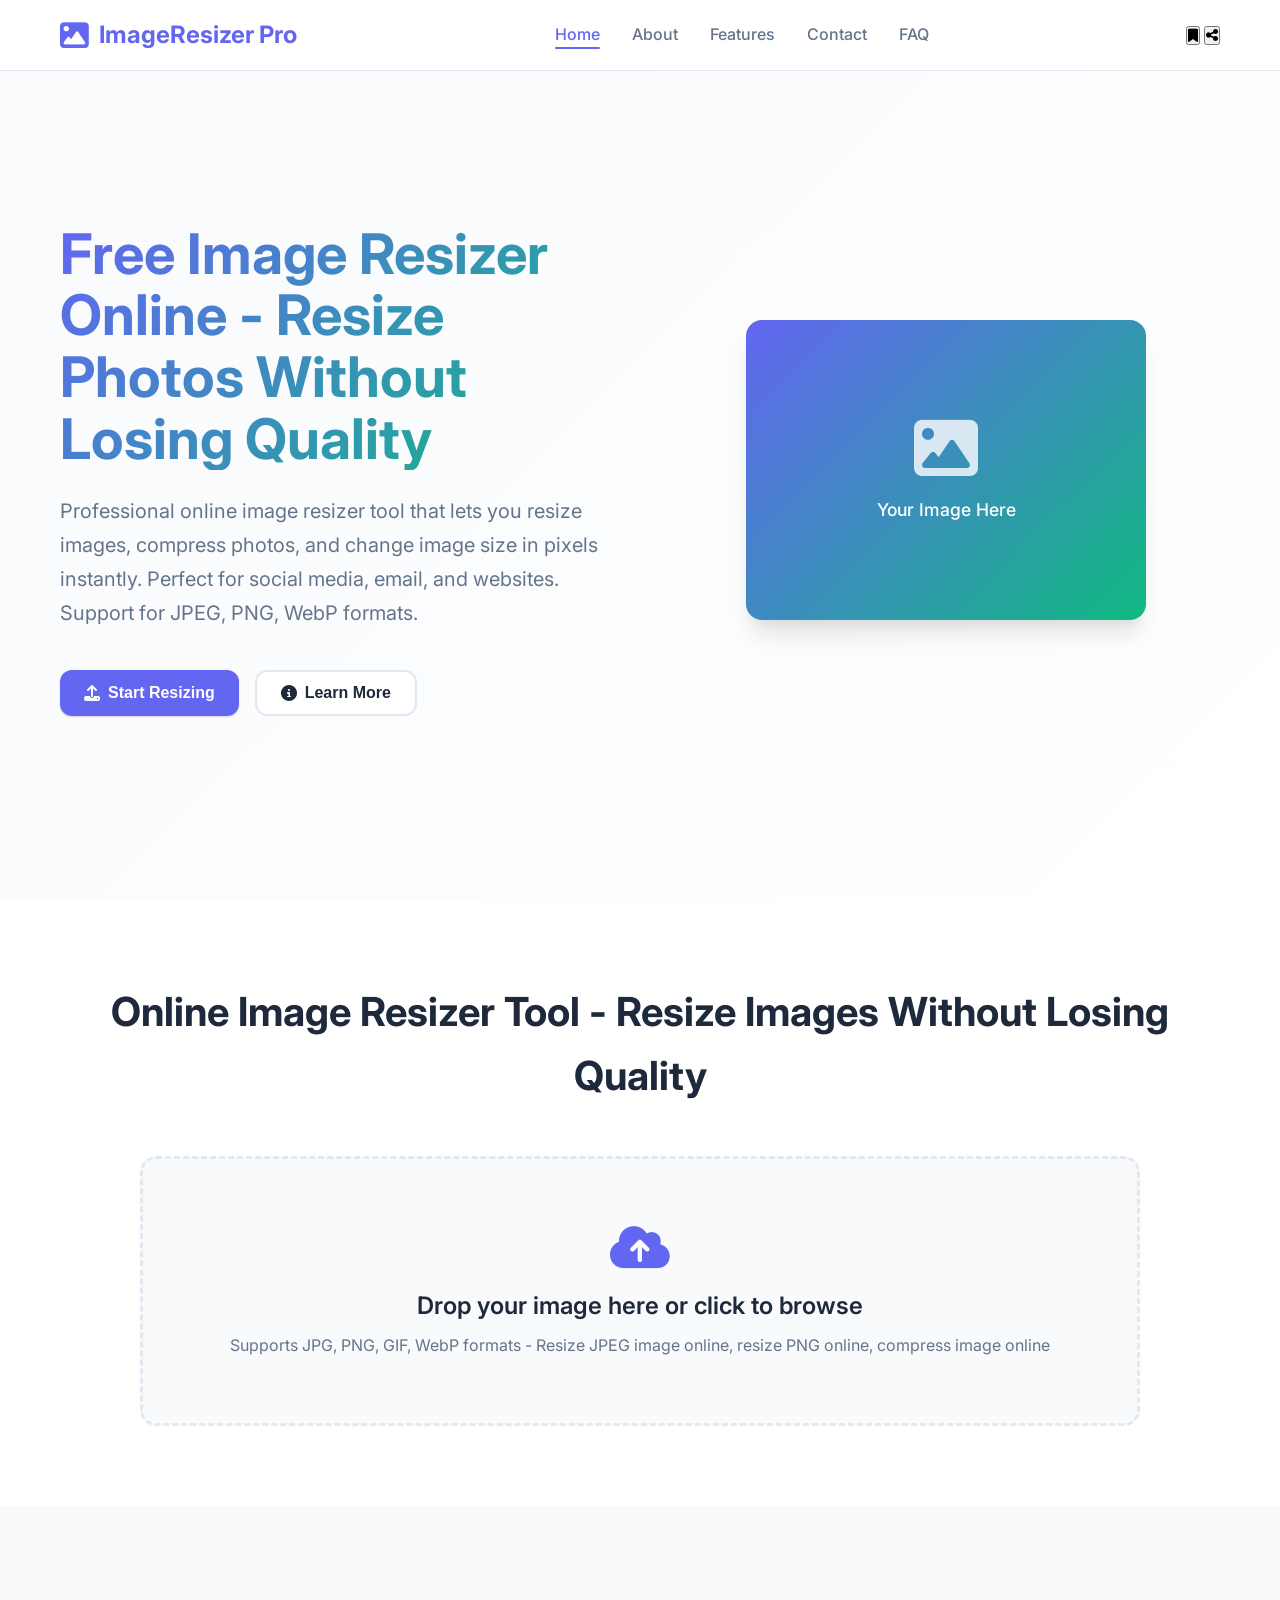
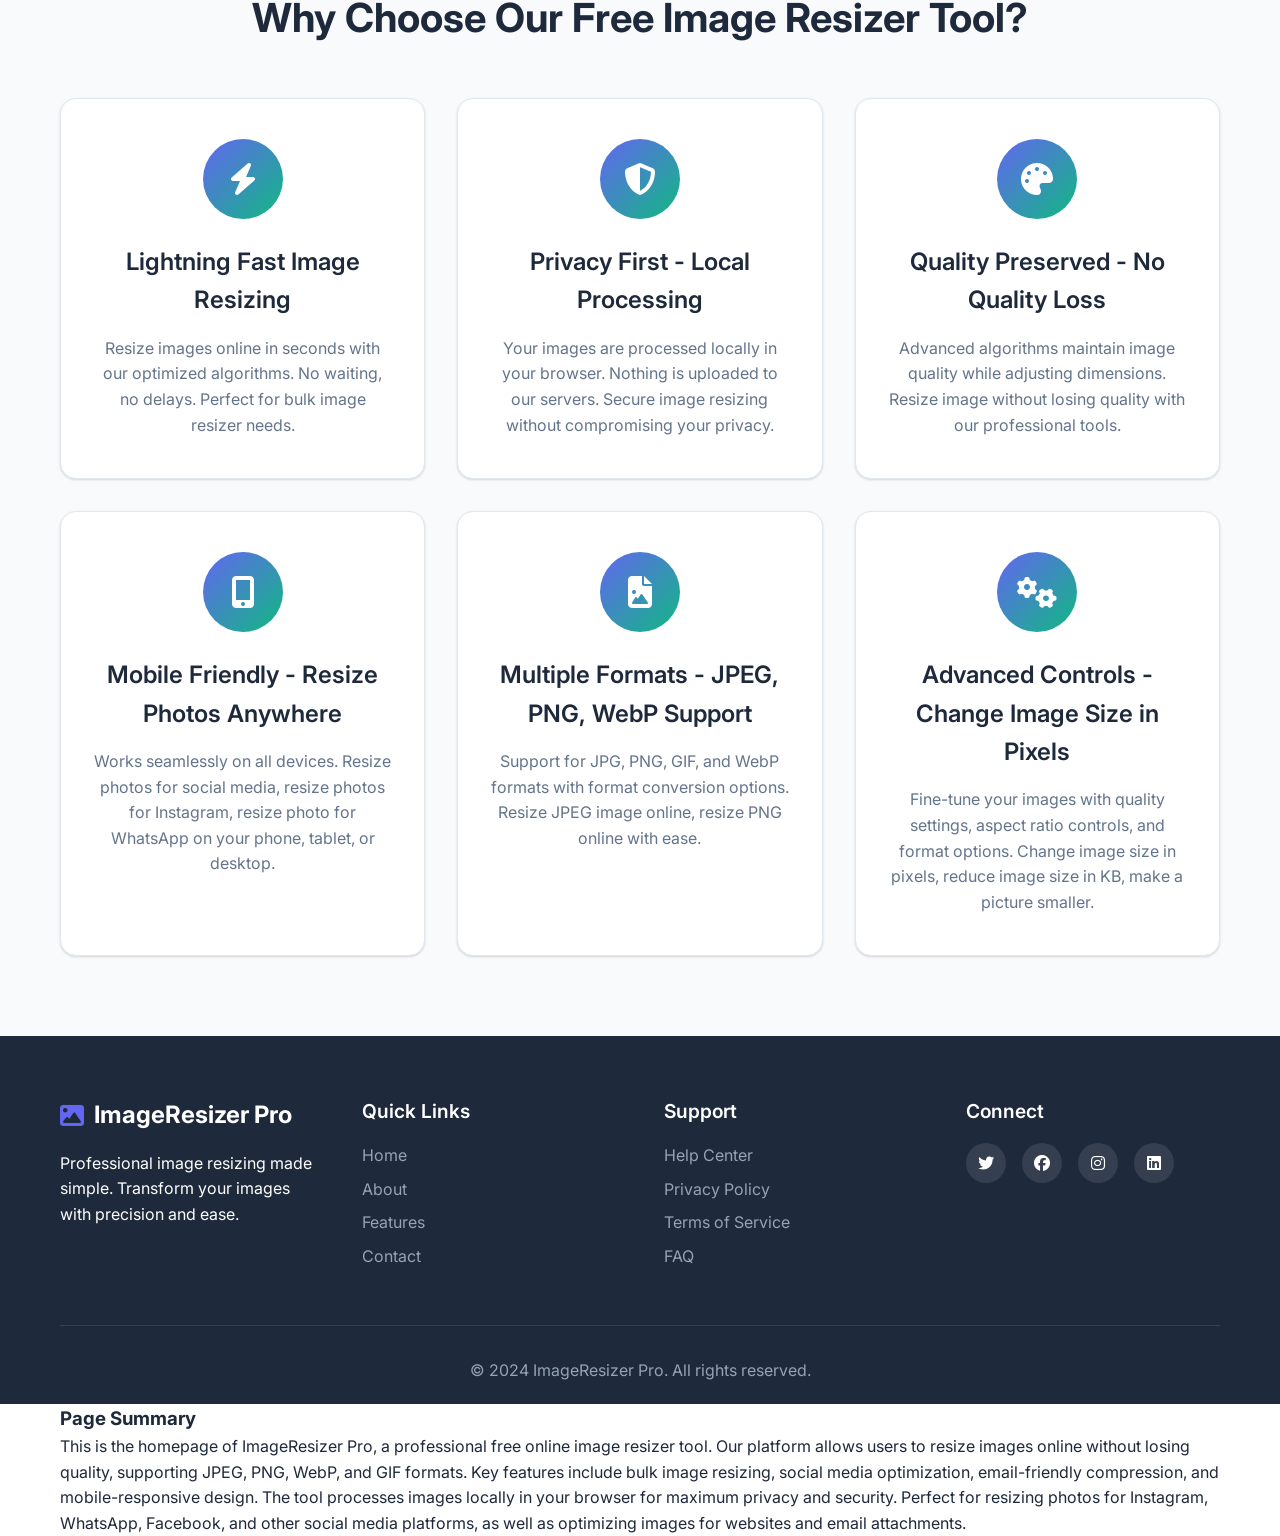
==== commit 4a85c0ee: "666" ====
--- a/index.html
+++ b/index.html
@@ -1,435 +1,416 @@
 <!DOCTYPE html>
-<html lang="zh-CN">
+<html lang="en">
 <head>
-    <!-- Google tag (gtag.js) -->
-<script async src="https://www.googletagmanager.com/gtag/js?id=G-CXH17REJKN"></script>
-<script>
-  window.dataLayer = window.dataLayer || [];
-  function gtag(){dataLayer.push(arguments);}
-  gtag('js', new Date());
-
-  gtag('config', 'G-CXH17REJKN');
-</script>
-    <script async src="https://pagead2.googlesyndication.com/pagead/js/adsbygoogle.js?client=ca-pub-8794607118520437"
-     crossorigin="anonymous"></script>
-    <meta name="google-adsense-account" content="ca-pub-8794607118520437">
     <meta charset="UTF-8">
     <meta name="viewport" content="width=device-width, initial-scale=1.0">
-    <title>图片处理工具 - 免费在线图片编辑 | 调整大小、裁剪、压缩、格式转换</title>
-    
-    <!-- SEO Meta Tags -->
-    <meta name="description" content="免费在线图片处理工具，支持图片调整大小、智能裁剪、压缩优化、格式转换。支持JPG、PNG、WebP格式，所有处理在浏览器本地完成，保护隐私安全。">
-    <meta name="keywords" content="图片处理工具,在线图片编辑,调整图片大小,图片裁剪,图片压缩,格式转换,JPG转PNG,PNG转JPG,WebP转换,免费图片编辑,图片尺寸调整器,社交媒体图片尺寸,微信头像尺寸,小红书封面尺寸,淘宝主图尺寸,网站图片优化,博客图片尺寸,电商图片尺寸,简历照片尺寸,证件照尺寸,PPT图片尺寸,背景图片尺寸,像素,分辨率,DPI,图片优化,图片SEO,WebP格式,矢量图,图片批量处理">
-    <meta name="author" content="图片处理工具">
+    
+    <!-- Google tag (gtag.js) -->
+    <script async src="https://www.googletagmanager.com/gtag/js?id=G-CXH17REJKN"></script>
+    <script>
+      window.dataLayer = window.dataLayer || [];
+      function gtag(){dataLayer.push(arguments);}
+      gtag('js', new Date());
+
+      gtag('config', 'G-CXH17REJKN');
+    </script>
+    
+    <!-- Google AdSense -->
+    <script async src="https://pagead2.googlesyndication.com/pagead/js/adsbygoogle.js?client=ca-pub-8794607118520437"
+         crossorigin="anonymous"></script>
+    
+    <!-- Primary Meta Tags -->
+    <title>Free Image Resizer Online - Resize Photos Without Losing Quality | ImageResizer Pro</title>
+    <meta name="title" content="Free Image Resizer Online - Resize Photos Without Losing Quality | ImageResizer Pro">
+    <meta name="description" content="Resize images online for free! Professional image resizer tool supports JPEG, PNG, WebP. Resize photos for social media, email, websites. No quality loss, instant download.">
+    <meta name="keywords" content="image resizer, resize image online, online image resizer, image size reducer, free image resizer, resize photo online, online photo resizer, image resizer tool, resize image tool, online image editor, resize jpeg image online, resize png online, bulk image resizer, resize image without losing quality, online photo resolution changer, change image size in pixels, reduce image size in kb, compress image online, resize image for email, resize photos for social media, resize photos for instagram, resize photo for whatsapp, resize images for website, resize profile picture, make a picture smaller, how to resize a picture, free photo resizing software, photo resize app online, change picture dimensions, how to resize an image, how to make a picture smaller without losing quality, what is the best way to resize an image, how to change image size in mb to kb, how to reduce photo size for email">
+    <meta name="author" content="ImageResizer Pro">
     <meta name="robots" content="index, follow">
-    <meta name="language" content="zh-CN">
+    <meta name="language" content="English">
     <meta name="revisit-after" content="7 days">
     
-    <!-- Open Graph Meta Tags -->
-    <meta property="og:title" content="图片处理工具 - 免费在线图片编辑">
-    <meta property="og:description" content="免费在线图片处理工具，支持图片调整大小、智能裁剪、压缩优化、格式转换。所有处理在浏览器本地完成，保护隐私安全。">
+    <!-- Canonical URL -->
+    <link rel="canonical" href="https://topicture.online/">
+    
+    <!-- Open Graph / Facebook -->
     <meta property="og:type" content="website">
-    <meta property="og:url" content="https://yinhangka.online/picturesize/">
-    <meta property="og:image" content="https://yinhangka.online/picturesize/og-image.jpg">
-    <meta property="og:site_name" content="图片处理工具">
-    <meta property="og:locale" content="zh_CN">
-    
-    <!-- Twitter Card Meta Tags -->
-    <meta name="twitter:card" content="summary_large_image">
-    <meta name="twitter:title" content="图片处理工具 - 免费在线图片编辑">
-    <meta name="twitter:description" content="免费在线图片处理工具，支持图片调整大小、智能裁剪、压缩优化、格式转换。">
-    <meta name="twitter:image" content="https://yinhangka.online/picturesize/og-image.jpg">
-    
-    <!-- Canonical URL -->
-    <link rel="canonical" href="https://yinhangka.online/picturesize/">
+    <meta property="og:url" content="https://topicture.online/">
+    <meta property="og:title" content="Free Image Resizer Online - Resize Photos Without Losing Quality">
+    <meta property="og:description" content="Resize images online for free! Professional image resizer tool supports JPEG, PNG, WebP. Resize photos for social media, email, websites. No quality loss, instant download.">
+    <meta property="og:image" content="https://topicture.online/og-image.jpg">
+    <meta property="og:image:width" content="1200">
+    <meta property="og:image:height" content="630">
+    <meta property="og:site_name" content="ImageResizer Pro">
+    <meta property="og:locale" content="en_US">
+    
+    <!-- Twitter -->
+    <meta property="twitter:card" content="summary_large_image">
+    <meta property="twitter:url" content="https://topicture.online/">
+    <meta property="twitter:title" content="Free Image Resizer Online - Resize Photos Without Losing Quality">
+    <meta property="twitter:description" content="Resize images online for free! Professional image resizer tool supports JPEG, PNG, WebP. Resize photos for social media, email, websites. No quality loss, instant download.">
+    <meta property="twitter:image" content="https://topicture.online/twitter-image.jpg">
     
     <!-- Favicon -->
     <link rel="icon" type="image/x-icon" href="/favicon.ico">
-    <link rel="apple-touch-icon" sizes="180x180" href="/apple-touch-icon.png">
     <link rel="icon" type="image/png" sizes="32x32" href="/favicon-32x32.png">
     <link rel="icon" type="image/png" sizes="16x16" href="/favicon-16x16.png">
-    
-    <!-- Web App Manifest -->
+    <link rel="apple-touch-icon" sizes="180x180" href="/apple-touch-icon.png">
+    
+    <!-- PWA Manifest -->
     <link rel="manifest" href="/manifest.json">
-    <meta name="theme-color" content="#667eea">
+    <meta name="theme-color" content="#6366f1">
     <meta name="apple-mobile-web-app-capable" content="yes">
     <meta name="apple-mobile-web-app-status-bar-style" content="default">
-    <meta name="apple-mobile-web-app-title" content="图片处理工具">
+    <meta name="apple-mobile-web-app-title" content="ImageResizer Pro">
+    
+    <!-- Preload Critical Resources -->
+    <link rel="preload" href="styles.css" as="style">
+    <link rel="preload" href="script.js" as="script">
+    <link rel="preload" href="https://fonts.googleapis.com/css2?family=Inter:wght@300;400;500;600;700&display=swap" as="style">
+    
+    <!-- DNS Prefetch -->
+    <link rel="dns-prefetch" href="//fonts.googleapis.com">
+    <link rel="dns-prefetch" href="//cdnjs.cloudflare.com">
+    
+    <!-- Preconnect -->
+    <link rel="preconnect" href="https://fonts.googleapis.com">
+    <link rel="preconnect" href="https://fonts.gstatic.com" crossorigin>
+    <link rel="preconnect" href="https://cdnjs.cloudflare.com">
+    
+    <!-- Stylesheets -->
     <link rel="stylesheet" href="styles.css">
-    <link href="https://fonts.googleapis.com/css2?family=Inter:wght@300;400;500;600;700&display=swap" rel="preload" as="style" onload="this.onload=null;this.rel='stylesheet'">
-    <link rel="stylesheet" href="https://cdnjs.cloudflare.com/ajax/libs/font-awesome/6.0.0/css/all.min.css">
-    
-    <!-- Structured Data (Schema.org) -->
+    <link href="https://fonts.googleapis.com/css2?family=Inter:wght@300;400;500;600;700&display=swap" rel="stylesheet">
+    <link rel="stylesheet" href="https://cdnjs.cloudflare.com/ajax/libs/font-awesome/6.4.0/css/all.min.css">
+    
+    <!-- Structured Data -->
     <script type="application/ld+json">
     {
       "@context": "https://schema.org",
       "@type": "WebApplication",
-      "name": "图片处理工具",
-      "description": "免费在线图片处理工具，支持图片调整大小、智能裁剪、压缩优化、格式转换",
-      "url": "https://yinhangka.online/picturesize/",
-      "applicationCategory": "MultimediaApplication",
+      "name": "ImageResizer Pro",
+      "alternateName": ["Free Image Resizer", "Online Image Resizer", "Photo Resizer Tool"],
+      "description": "Free online image resizer tool that allows you to resize images without losing quality. Supports JPEG, PNG, WebP formats. Perfect for social media, email, and web use.",
+      "url": "https://topicture.online/",
+      "applicationCategory": "GraphicsApplication",
       "operatingSystem": "Web Browser",
       "offers": {
         "@type": "Offer",
         "price": "0",
-        "priceCurrency": "CNY"
+        "priceCurrency": "USD"
       },
       "featureList": [
-        "图片调整大小",
-        "智能裁剪",
-        "图片压缩",
-        "格式转换",
-        "隐私保护"
+        "Resize images online",
+        "Multiple format support",
+        "Quality preservation",
+        "Bulk processing",
+        "Social media optimization",
+        "Email optimization",
+        "Website optimization",
+        "Mobile friendly",
+        "No registration required",
+        "Instant download"
       ],
-      "browserRequirements": "Requires JavaScript. Requires HTML5.",
-      "softwareVersion": "1.0.0",
+      "screenshot": "https://topicture.online/screenshot.png",
+      "softwareVersion": "1.0",
       "author": {
         "@type": "Organization",
-        "name": "图片处理工具"
+        "name": "ImageResizer Pro"
       },
       "publisher": {
         "@type": "Organization",
-        "name": "图片处理工具"
+        "name": "ImageResizer Pro",
+        "url": "https://topicture.online/"
+      }
+    }
+    </script>
+    
+    <script type="application/ld+json">
+    {
+      "@context": "https://schema.org",
+      "@type": "Organization",
+      "name": "ImageResizer Pro",
+      "url": "https://topicture.online/",
+      "logo": "https://topicture.online/logo.png",
+      "contactPoint": {
+        "@type": "ContactPoint",
+        "contactType": "customer service",
+        "availableLanguage": ["English"]
+      }
+    }
+    </script>
+    
+    <script type="application/ld+json">
+    {
+      "@context": "https://schema.org",
+      "@type": "WebSite",
+      "name": "ImageResizer Pro",
+      "url": "https://topicture.online/",
+      "potentialAction": {
+        "@type": "SearchAction",
+        "target": "https://topicture.online/?q={search_term_string}",
+        "query-input": "required name=search_term_string"
       }
     }
     </script>
 </head>
 <body>
-    <div class="container">
-        <header class="header">
-            <div class="header-content">
-                <div class="header-top">
-                    <div class="header-actions">
-                        <button class="bookmark-btn" id="bookmarkBtn" title="收藏此页面">
-                            <i class="fas fa-bookmark"></i>
-                        </button>
-                        <div class="social-share">
-                            <button class="share-btn" id="shareBtn" title="分享">
-                                <i class="fas fa-share-alt"></i>
-                            </button>
-                            <div class="share-dropdown" id="shareDropdown">
-                                <a href="#" class="share-link facebook" data-platform="facebook">
-                                    <i class="fab fa-facebook-f"></i> Facebook
-                                </a>
-                                <a href="#" class="share-link twitter" data-platform="twitter">
-                                    <i class="fab fa-twitter"></i> Twitter
-                                </a>
-                                <a href="#" class="share-link linkedin" data-platform="linkedin">
-                                    <i class="fab fa-linkedin-in"></i> LinkedIn
-                                </a>
-                                <a href="#" class="share-link pinterest" data-platform="pinterest">
-                                    <i class="fab fa-pinterest-p"></i> Pinterest
-                                </a>
-                                <a href="#" class="share-link reddit" data-platform="reddit">
-                                    <i class="fab fa-reddit-alien"></i> Reddit
-                                </a>
-                                <a href="#" class="share-link whatsapp" data-platform="whatsapp">
-                                    <i class="fab fa-whatsapp"></i> WhatsApp
-                                </a>
-                                <a href="#" class="share-link telegram" data-platform="telegram">
-                                    <i class="fab fa-telegram-plane"></i> Telegram
-                                </a>
-                                <a href="#" class="share-link copy" data-platform="copy">
-                                    <i class="fas fa-copy"></i> 复制链接
-                                </a>
-                            </div>
-                        </div>
-                        <a href="game.html" class="game-btn" title="小游戏">
-                            <i class="fas fa-gamepad"></i>
-                        </a>
-                    </div>
-                </div>
-                <h1><i class="fas fa-image"></i> 图片处理工具</h1>
-                <p>免费在线图片编辑 - 调整大小、裁剪、压缩、格式转换</p>
-            </div>
-        </header>
-
-        <main class="main-content">
-            <section class="upload-section">
+    <!-- Navigation -->
+    <nav class="navbar">
+        <div class="nav-container">
+            <div class="nav-logo">
+                <i class="fas fa-image"></i>
+                <span>ImageResizer Pro</span>
+            </div>
+            <ul class="nav-menu">
+                <li class="nav-item">
+                    <a href="index.html" class="nav-link active">Home</a>
+                </li>
+                <li class="nav-item">
+                    <a href="about.html" class="nav-link">About</a>
+                </li>
+                <li class="nav-item">
+                    <a href="features.html" class="nav-link">Features</a>
+                </li>
+                <li class="nav-item">
+                    <a href="contact.html" class="nav-link">Contact</a>
+                </li>
+                <li class="nav-item">
+                    <a href="faq.html" class="nav-link">FAQ</a>
+                </li>
+            </ul>
+            <div class="nav-actions">
+                <button class="bookmark-btn" onclick="bookmarkPage()" title="Bookmark this page">
+                    <i class="fas fa-bookmark"></i>
+                </button>
+                <button class="share-btn" onclick="sharePage()" title="Share this page">
+                    <i class="fas fa-share-alt"></i>
+                </button>
+            </div>
+            <div class="hamburger">
+                <span class="bar"></span>
+                <span class="bar"></span>
+                <span class="bar"></span>
+            </div>
+        </div>
+    </nav>
+
+    <!-- Hero Section -->
+    <section class="hero">
+        <div class="hero-container">
+            <div class="hero-content">
+                <h1 class="hero-title">Free Image Resizer Online - Resize Photos Without Losing Quality</h1>
+                <p class="hero-subtitle">Professional online image resizer tool that lets you resize images, compress photos, and change image size in pixels instantly. Perfect for social media, email, and websites. Support for JPEG, PNG, WebP formats.</p>
+                <div class="hero-buttons">
+                    <button class="btn btn-primary" onclick="scrollToResizer()">
+                        <i class="fas fa-upload"></i>
+                        Start Resizing
+                    </button>
+                    <button class="btn btn-secondary" onclick="scrollToFeatures()">
+                        <i class="fas fa-info-circle"></i>
+                        Learn More
+                    </button>
+                </div>
+            </div>
+            <div class="hero-image">
+                <div class="image-placeholder">
+                    <i class="fas fa-image"></i>
+                    <p>Your Image Here</p>
+                </div>
+            </div>
+        </div>
+    </section>
+
+    <!-- Image Resizer Tool -->
+    <section class="resizer-section" id="resizer">
+        <div class="container">
+            <h2 class="section-title">Online Image Resizer Tool - Resize Images Without Losing Quality</h2>
+            <div class="resizer-container">
                 <div class="upload-area" id="uploadArea">
                     <div class="upload-content">
                         <i class="fas fa-cloud-upload-alt"></i>
-                        <h3>拖拽图片到此处或点击上传</h3>
-                        <p>支持 JPG、PNG、GIF、WEBP 格式</p>
-                        <input type="file" id="imageInput" accept="image/*" style="display: none;">
-                        <button class="upload-btn" onclick="document.getElementById('imageInput').click()">
-                            <i class="fas fa-plus"></i> 选择图片
-                        </button>
-                    </div>
-                </div>
-            </section>
-
-            <section class="tools-section" id="toolsSection" style="display: none;">
-                <div class="tools-container">
-                    <div class="tools-sidebar">
-                        <div class="tool-group">
-                            <h4><i class="fas fa-expand-arrows-alt"></i> 调整大小</h4>
-                            <div class="tool-controls">
-                                <div class="input-group">
-                                    <label>宽度 (px)</label>
-                                    <input type="number" id="widthInput" placeholder="自动">
-                                </div>
-                                <div class="input-group">
-                                    <label>高度 (px)</label>
-                                    <input type="number" id="heightInput" placeholder="自动">
-                                </div>
-                                <div class="checkbox-group">
-                                    <label>
-                                        <input type="checkbox" id="maintainAspectRatio" checked>
-                                        保持宽高比
-                                    </label>
-                                </div>
-                                <div class="preset-sizes">
-                                    <button class="preset-btn" data-width="1920" data-height="1080">1920x1080</button>
-                                    <button class="preset-btn" data-width="1280" data-height="720">1280x720</button>
-                                    <button class="preset-btn" data-width="800" data-height="600">800x600</button>
-                                </div>
-                            </div>
-                        </div>
-
-                        <div class="tool-group">
-                            <h4><i class="fas fa-crop"></i> 裁剪</h4>
-                            <div class="tool-controls">
-                                <div class="crop-presets">
-                                    <button class="crop-btn" data-ratio="1:1">1:1</button>
-                                    <button class="crop-btn" data-ratio="16:9">16:9</button>
-                                    <button class="crop-btn" data-ratio="4:3">4:3</button>
-                                    <button class="crop-btn" data-ratio="3:2">3:2</button>
-                                    <button class="crop-btn" data-ratio="2:3">2:3</button>
-                                    <button class="crop-btn" data-ratio="9:16">9:16</button>
-                                    <button class="crop-btn" data-ratio="free">自由</button>
-                                </div>
-                                <div class="crop-info" id="cropInfo" style="display: none;">
-                                    <small>尺寸: <span id="cropSize">-</span></small>
-                                </div>
-                                <div class="crop-actions">
-                                    <button class="action-btn" id="cropBtn">开始裁剪</button>
-                                    <button class="action-btn secondary" id="smartCropBtn" style="display: none;">智能裁剪</button>
-                                </div>
-                            </div>
-                        </div>
-
-                        <div class="tool-group">
-                            <h4><i class="fas fa-compress"></i> 压缩</h4>
-                            <div class="tool-controls">
-                                <div class="input-group">
-                                    <label>质量 (1-100)</label>
-                                    <input type="range" id="qualitySlider" min="1" max="100" value="85">
-                                    <span id="qualityValue">85</span>
-                                </div>
-                                <div class="file-size-info">
-                                    <p>原始大小: <span id="originalSize">-</span></p>
-                                    <p>压缩后: <span id="compressedSize">-</span></p>
-                                </div>
-                            </div>
-                        </div>
-
-                        <div class="tool-group">
-                            <h4><i class="fas fa-exchange-alt"></i> 格式转换</h4>
-                            <div class="tool-controls">
-                                <div class="format-options">
-                                    <label>
-                                        <input type="radio" name="format" value="jpeg" checked>
-                                        JPEG
-                                    </label>
-                                    <label>
-                                        <input type="radio" name="format" value="png">
-                                        PNG
-                                    </label>
-                                    <label>
-                                        <input type="radio" name="format" value="webp">
-                                        WebP
-                                    </label>
-                                </div>
-                            </div>
-                        </div>
-
+                        <h3>Drop your image here or click to browse</h3>
+                        <p>Supports JPG, PNG, GIF, WebP formats - Resize JPEG image online, resize PNG online, compress image online</p>
+                        <input type="file" id="imageInput" accept="image/*" hidden>
+                    </div>
+                </div>
+                
+                <div class="resizer-controls" id="resizerControls" style="display: none;">
+                    <div class="image-preview-container">
+                        <div class="image-preview" id="imagePreview">
+                            <img id="previewImage" alt="Preview">
+                        </div>
+                        <div class="image-info">
+                            <span id="originalSize"></span>
+                            <span id="newSize"></span>
+                        </div>
+                    </div>
+                    
+                    <div class="controls-panel">
+                        <div class="control-group">
+                            <label for="widthInput">Width (px)</label>
+                            <input type="number" id="widthInput" min="1" max="10000">
+                        </div>
+                        
+                        <div class="control-group">
+                            <label for="heightInput">Height (px)</label>
+                            <input type="number" id="heightInput" min="1" max="10000">
+                        </div>
+                        
+                        <div class="control-group">
+                            <label for="aspectRatio">
+                                <input type="checkbox" id="aspectRatio" checked>
+                                Maintain Aspect Ratio
+                            </label>
+                        </div>
+                        
+                        <div class="control-group">
+                            <label for="qualitySlider">Quality: <span id="qualityValue">90</span>%</label>
+                            <input type="range" id="qualitySlider" min="10" max="100" value="90">
+                        </div>
+                        
+                        <div class="control-group">
+                            <label for="formatSelect">Output Format</label>
+                            <select id="formatSelect">
+                                <option value="original">Keep Original</option>
+                                <option value="jpeg">JPEG</option>
+                                <option value="png">PNG</option>
+                                <option value="webp">WebP</option>
+                            </select>
+                        </div>
+                        
                         <div class="action-buttons">
-                            <button class="action-btn primary" id="processBtn">
-                                <i class="fas fa-magic"></i> 应用修改
+                            <button class="btn btn-primary" id="resizeBtn">
+                                <i class="fas fa-magic"></i>
+                                Resize Image
                             </button>
-                            <button class="action-btn" id="downloadBtn">
-                                <i class="fas fa-download"></i> 下载图片
+                            <button class="btn btn-secondary" id="downloadBtn" disabled>
+                                <i class="fas fa-download"></i>
+                                Download
                             </button>
-                            <button class="action-btn secondary" id="resetBtn">
-                                <i class="fas fa-undo"></i> 重置
+                            <button class="btn btn-outline" id="resetBtn">
+                                <i class="fas fa-refresh"></i>
+                                Reset
                             </button>
                         </div>
-                        
-                        <div class="history-buttons">
-                            <button class="action-btn secondary" id="undoBtn" onclick="undoImage()">
-                                <i class="fas fa-undo"></i> 撤销
-                            </button>
-                            <button class="action-btn secondary" id="redoBtn" onclick="redoImage()">
-                                <i class="fas fa-redo"></i> 重做
-                            </button>
-                        </div>
-                        
-                        <div class="shortcuts-info">
-                            <h5><i class="fas fa-keyboard"></i> 快捷键</h5>
-                            <div class="shortcuts-list">
-                                <span><kbd>Ctrl</kbd> + <kbd>O</kbd> 打开图片</span>
-                                <span><kbd>Ctrl</kbd> + <kbd>S</kbd> 保存图片</span>
-                                <span><kbd>Ctrl</kbd> + <kbd>R</kbd> 重置</span>
-                                <span><kbd>Ctrl</kbd> + <kbd>Z</kbd> 撤销</span>
-                                <span><kbd>Ctrl</kbd> + <kbd>Shift</kbd> + <kbd>Z</kbd> 重做</span>
-                                <span><kbd>ESC</kbd> 退出裁剪</span>
-                            </div>
-                        </div>
-                    </div>
-
-                    <div class="preview-area">
-                        <div class="preview-container">
-                            <div class="preview-header">
-                                <h4>预览</h4>
-                                <div class="preview-info">
-                                    <span id="imageInfo">-</span>
-                                </div>
-                            </div>
-                            <div class="preview-content">
-                                <canvas id="previewCanvas"></canvas>
-                                <div id="cropOverlay" class="crop-overlay" style="display: none;">
-                                    <div class="crop-box">
-                                        <div class="crop-handle top-left"></div>
-                                        <div class="crop-handle top-right"></div>
-                                        <div class="crop-handle bottom-left"></div>
-                                        <div class="crop-handle bottom-right"></div>
-                                    </div>
-                                </div>
-                            </div>
-                        </div>
-                    </div>
-                </div>
-            </section>
-
-            <section class="features-section">
-                <div class="features-grid">
-                    <div class="feature-card">
-                        <i class="fas fa-expand-arrows-alt"></i>
-                        <h3>调整大小</h3>
-                        <p>轻松调整图片尺寸，支持自定义宽高或使用预设尺寸</p>
-                    </div>
-                    <div class="feature-card">
-                        <i class="fas fa-crop"></i>
-                        <h3>智能裁剪</h3>
-                        <p>支持多种裁剪比例，或自由裁剪任意区域</p>
-                    </div>
-                    <div class="feature-card">
-                        <i class="fas fa-compress"></i>
-                        <h3>图片压缩</h3>
-                        <p>减小文件大小，保持图片质量，优化网络传输</p>
-                    </div>
-                        <div class="feature-card">
-                            <i class="fas fa-exchange-alt"></i>
-                            <h3>格式转换</h3>
-                            <p>支持JPEG、PNG、WebP等多种格式互转</p>
-                        </div>
-                        <div class="feature-card">
-                            <i class="fas fa-magic"></i>
-                            <h3>智能裁剪</h3>
-                            <p>AI智能识别图片重要区域，自动选择最佳裁剪位置</p>
-                        </div>
-                        <div class="feature-card">
-                            <i class="fas fa-eye"></i>
-                            <h3>实时预览</h3>
-                            <p>裁剪过程中实时显示预览效果，所见即所得</p>
-                        </div>
-                </div>
-            </section>
-
-            <!-- FAQ Section -->
-            <section class="faq-section">
-                <div class="faq-container">
-                    <h2><i class="fas fa-question-circle"></i> 常见问题解答</h2>
-                    <div class="faq-grid">
-                        <div class="faq-item">
-                            <h3>如何调整图片尺寸？</h3>
-                            <p>上传图片后，在左侧工具栏输入新的宽度和高度，或选择预设尺寸。勾选"保持宽高比"可避免图片变形。</p>
-                        </div>
-                        <div class="faq-item">
-                            <h3>支持哪些图片格式？</h3>
-                            <p>支持JPG、PNG、GIF、WebP等主流格式。可以相互转换，满足不同平台需求。</p>
-                        </div>
-                        <div class="faq-item">
-                            <h3>图片处理是否安全？</h3>
-                            <p>所有图片处理都在您的浏览器本地完成，不会上传到服务器，完全保护您的隐私安全。</p>
-                        </div>
-                        <div class="faq-item">
-                            <h3>微信朋友圈图片尺寸是多少？</h3>
-                            <p>微信朋友圈图片推荐尺寸为1080x1080像素（正方形）或1080x1260像素（竖图）。</p>
-                        </div>
-                        <div class="faq-item">
-                            <h3>如何压缩图片文件大小？</h3>
-                            <p>调整质量滑块（1-100），数值越低文件越小但质量会降低。建议保持85-95之间获得最佳平衡。</p>
-                        </div>
-                        <div class="faq-item">
-                            <h3>小红书封面尺寸要求？</h3>
-                            <p>小红书封面推荐尺寸为1080x1080像素（正方形）或1080x1440像素（竖图），比例为3:4。</p>
-                        </div>
-                        <div class="faq-item">
-                            <h3>淘宝主图尺寸标准？</h3>
-                            <p>淘宝主图推荐尺寸为800x800像素（正方形），支持JPG、PNG格式，文件大小不超过3MB。</p>
-                        </div>
-                        <div class="faq-item">
-                            <h3>如何批量处理图片？</h3>
-                            <p>目前支持单张图片处理，批量处理功能正在开发中。您可以逐张处理多张图片。</p>
-                        </div>
-                    </div>
-                </div>
-            </section>
-
-            <!-- SEO Content Section -->
-            <section class="seo-content-section">
-                <div class="seo-content-container">
-                    <h2>专业的在线图片处理工具</h2>
-                    <div class="seo-content-grid">
-                        <div class="seo-content-item">
-                            <h3>图片尺寸调整器 - 满足各种需求</h3>
-                            <p>我们的图片尺寸调整器支持多种应用场景：社交媒体图片尺寸优化、微信头像尺寸调整、小红书封面尺寸制作、淘宝主图尺寸规范、网站图片优化、博客图片尺寸调整、电商图片尺寸标准化、简历照片尺寸处理、证件照尺寸制作、PPT图片尺寸适配、背景图片尺寸调整等。</p>
-                        </div>
-                        <div class="seo-content-item">
-                            <h3>图片格式转换 - 支持主流格式</h3>
-                            <p>支持JPG转PNG、PNG转JPG、WebP转JPG、HEIC转JPG等多种格式转换。WebP格式具有更好的压缩率，适合网站优化。矢量图转换功能让您的图片在不同设备上保持清晰度。</p>
-                        </div>
-                        <div class="seo-content-item">
-                            <h3>图片压缩优化 - 平衡质量与大小</h3>
-                            <p>智能图片压缩算法，在保持图片质量的同时显著减小文件大小。支持DPI转换，满足打印需求。图片SEO优化功能帮助提升网站加载速度。</p>
-                        </div>
-                        <div class="seo-content-item">
-                            <h3>免费在线图片编辑 - 无需安装软件</h3>
-                            <p>无需下载安装任何软件，直接在浏览器中使用。支持图片批量处理，提高工作效率。所有操作都在本地完成，保护您的隐私安全。</p>
-                        </div>
-                    </div>
-                </div>
-            </section>
-        </main>
-
-        <footer class="footer">
+                    </div>
+                </div>
+            </div>
+        </div>
+    </section>
+
+    <!-- Features Section -->
+    <section class="features-section" id="features">
+        <div class="container">
+            <h2 class="section-title">Why Choose Our Free Image Resizer Tool?</h2>
+            <div class="features-grid">
+                <div class="feature-card">
+                    <div class="feature-icon">
+                        <i class="fas fa-bolt"></i>
+                    </div>
+                    <h3>Lightning Fast Image Resizing</h3>
+                    <p>Resize images online in seconds with our optimized algorithms. No waiting, no delays. Perfect for bulk image resizer needs.</p>
+                </div>
+                
+                <div class="feature-card">
+                    <div class="feature-icon">
+                        <i class="fas fa-shield-alt"></i>
+                    </div>
+                    <h3>Privacy First - Local Processing</h3>
+                    <p>Your images are processed locally in your browser. Nothing is uploaded to our servers. Secure image resizing without compromising your privacy.</p>
+                </div>
+                
+                <div class="feature-card">
+                    <div class="feature-icon">
+                        <i class="fas fa-palette"></i>
+                    </div>
+                    <h3>Quality Preserved - No Quality Loss</h3>
+                    <p>Advanced algorithms maintain image quality while adjusting dimensions. Resize image without losing quality with our professional tools.</p>
+                </div>
+                
+                <div class="feature-card">
+                    <div class="feature-icon">
+                        <i class="fas fa-mobile-alt"></i>
+                    </div>
+                    <h3>Mobile Friendly - Resize Photos Anywhere</h3>
+                    <p>Works seamlessly on all devices. Resize photos for social media, resize photos for Instagram, resize photo for WhatsApp on your phone, tablet, or desktop.</p>
+                </div>
+                
+                <div class="feature-card">
+                    <div class="feature-icon">
+                        <i class="fas fa-file-image"></i>
+                    </div>
+                    <h3>Multiple Formats - JPEG, PNG, WebP Support</h3>
+                    <p>Support for JPG, PNG, GIF, and WebP formats with format conversion options. Resize JPEG image online, resize PNG online with ease.</p>
+                </div>
+                
+                <div class="feature-card">
+                    <div class="feature-icon">
+                        <i class="fas fa-cogs"></i>
+                    </div>
+                    <h3>Advanced Controls - Change Image Size in Pixels</h3>
+                    <p>Fine-tune your images with quality settings, aspect ratio controls, and format options. Change image size in pixels, reduce image size in KB, make a picture smaller.</p>
+                </div>
+            </div>
+        </div>
+    </section>
+
+    <!-- Footer -->
+    <footer class="footer">
+        <div class="container">
             <div class="footer-content">
-                <div class="footer-links">
-                    <a href="sitemap.html">网站地图</a>
-                    <a href="game.html">小游戏</a>
-                    <a href="#privacy">隐私政策</a>
-                    <a href="#contact">联系我们</a>
-                </div>
-                <p>&copy; 2024 图片处理工具. 所有处理都在浏览器本地完成，保护您的隐私.</p>
-                
-                <!-- 页面内容概要 -->
-                <div class="page-summary">
-                    <h3>页面内容概要</h3>
-                    <p>本页面提供免费的在线图片处理服务，包括图片调整大小、智能裁剪、压缩优化和格式转换功能。支持JPG、PNG、WebP等主流格式，满足社交媒体、电商、办公等各种场景需求。所有图片处理都在浏览器本地完成，确保用户隐私安全。页面包含详细的使用教程、常见问题解答和专业的SEO优化内容。</p>
-                </div>
-            </div>
-        </footer>
-    </div>
-
-    <div id="loadingModal" class="modal" style="display: none;">
-        <div class="modal-content">
-            <div class="loading-spinner"></div>
-            <p>处理中...</p>
-        </div>
-    </div>
+                <div class="footer-section">
+                    <div class="footer-logo">
+                        <i class="fas fa-image"></i>
+                        <span>ImageResizer Pro</span>
+                    </div>
+                    <p>Professional image resizing made simple. Transform your images with precision and ease.</p>
+                </div>
+                
+                <div class="footer-section">
+                    <h4>Quick Links</h4>
+                    <ul>
+                        <li><a href="index.html">Home</a></li>
+                        <li><a href="about.html">About</a></li>
+                        <li><a href="features.html">Features</a></li>
+                        <li><a href="contact.html">Contact</a></li>
+                    </ul>
+                </div>
+                
+                <div class="footer-section">
+                    <h4>Support</h4>
+                    <ul>
+                        <li><a href="#">Help Center</a></li>
+                        <li><a href="#">Privacy Policy</a></li>
+                        <li><a href="#">Terms of Service</a></li>
+                        <li><a href="#">FAQ</a></li>
+                    </ul>
+                </div>
+                
+                <div class="footer-section">
+                    <h4>Connect</h4>
+                    <div class="social-links">
+                        <a href="#"><i class="fab fa-twitter"></i></a>
+                        <a href="#"><i class="fab fa-facebook"></i></a>
+                        <a href="#"><i class="fab fa-instagram"></i></a>
+                        <a href="#"><i class="fab fa-linkedin"></i></a>
+                    </div>
+                </div>
+            </div>
+            
+            <div class="footer-bottom">
+                <p>&copy; 2024 ImageResizer Pro. All rights reserved.</p>
+            </div>
+        </div>
+    </footer>
+
+    <!-- Page Summary -->
+    <section class="page-summary">
+        <div class="container">
+            <h3>Page Summary</h3>
+            <p>This is the homepage of ImageResizer Pro, a professional free online image resizer tool. Our platform allows users to resize images online without losing quality, supporting JPEG, PNG, WebP, and GIF formats. Key features include bulk image resizing, social media optimization, email-friendly compression, and mobile-responsive design. The tool processes images locally in your browser for maximum privacy and security. Perfect for resizing photos for Instagram, WhatsApp, Facebook, and other social media platforms, as well as optimizing images for websites and email attachments.</p>
+        </div>
+    </section>
 
     <script src="script.js"></script>
+    <script src="quick-test.js"></script>
 </body>
 </html>
--- a/styles.css
+++ b/styles.css
@@ -1,16 +1,35 @@
-/* 基础样式 */
+/* Reset and Base Styles */
 * {
     margin: 0;
     padding: 0;
     box-sizing: border-box;
 }
 
+:root {
+    --primary-color: #6366f1;
+    --primary-dark: #4f46e5;
+    --secondary-color: #f8fafc;
+    --accent-color: #10b981;
+    --text-primary: #1e293b;
+    --text-secondary: #64748b;
+    --text-light: #94a3b8;
+    --border-color: #e2e8f0;
+    --background: #ffffff;
+    --background-alt: #f8fafc;
+    --shadow: 0 1px 3px 0 rgba(0, 0, 0, 0.1), 0 1px 2px 0 rgba(0, 0, 0, 0.06);
+    --shadow-lg: 0 10px 15px -3px rgba(0, 0, 0, 0.1), 0 4px 6px -2px rgba(0, 0, 0, 0.05);
+    --shadow-xl: 0 20px 25px -5px rgba(0, 0, 0, 0.1), 0 10px 10px -5px rgba(0, 0, 0, 0.04);
+    --border-radius: 12px;
+    --border-radius-lg: 16px;
+    --transition: all 0.3s cubic-bezier(0.4, 0, 0.2, 1);
+}
+
 body {
-    font-family: 'Inter', sans-serif;
-    background: linear-gradient(135deg, #667eea 0%, #764ba2 100%);
-    min-height: 100vh;
-    color: #333;
+    font-family: 'Inter', -apple-system, BlinkMacSystemFont, 'Segoe UI', Roboto, sans-serif;
     line-height: 1.6;
+    color: var(--text-primary);
+    background-color: var(--background);
+    overflow-x: hidden;
 }
 
 .container {
@@ -19,1074 +38,752 @@
     padding: 0 20px;
 }
 
-/* 头部样式 */
-.header {
+/* Navigation */
+.navbar {
+    position: fixed;
+    top: 0;
+    width: 100%;
     background: rgba(255, 255, 255, 0.95);
     backdrop-filter: blur(10px);
-    box-shadow: 0 2px 20px rgba(0, 0, 0, 0.1);
-    margin-bottom: 30px;
-    border-radius: 20px;
-    margin-top: 20px;
-}
-
-.header-content {
+    border-bottom: 1px solid var(--border-color);
+    z-index: 1000;
+    transition: var(--transition);
+}
+
+.nav-container {
+    max-width: 1200px;
+    margin: 0 auto;
+    padding: 0 20px;
+    display: flex;
+    justify-content: space-between;
+    align-items: center;
+    height: 70px;
+}
+
+.nav-logo {
+    display: flex;
+    align-items: center;
+    gap: 10px;
+    font-size: 1.5rem;
+    font-weight: 700;
+    color: var(--primary-color);
+}
+
+.nav-logo i {
+    font-size: 1.8rem;
+}
+
+.nav-menu {
+    display: flex;
+    list-style: none;
+    gap: 2rem;
+}
+
+.nav-link {
+    text-decoration: none;
+    color: var(--text-secondary);
+    font-weight: 500;
+    transition: var(--transition);
+    position: relative;
+}
+
+.nav-link:hover,
+.nav-link.active {
+    color: var(--primary-color);
+}
+
+.nav-link.active::after {
+    content: '';
+    position: absolute;
+    bottom: -5px;
+    left: 0;
+    width: 100%;
+    height: 2px;
+    background: var(--primary-color);
+    border-radius: 1px;
+}
+
+.hamburger {
+    display: none;
+    flex-direction: column;
+    cursor: pointer;
+}
+
+.bar {
+    width: 25px;
+    height: 3px;
+    background: var(--text-primary);
+    margin: 3px 0;
+    transition: var(--transition);
+}
+
+/* Hero Section */
+.hero {
+    padding: 120px 0 80px;
+    background: linear-gradient(135deg, var(--background-alt) 0%, var(--background) 100%);
+    min-height: 100vh;
+    display: flex;
+    align-items: center;
+}
+
+.hero-container {
+    max-width: 1200px;
+    margin: 0 auto;
+    padding: 0 20px;
+    display: grid;
+    grid-template-columns: 1fr 1fr;
+    gap: 4rem;
+    align-items: center;
+}
+
+.hero-content {
+    max-width: 600px;
+}
+
+.hero-title {
+    font-size: 3.5rem;
+    font-weight: 700;
+    line-height: 1.1;
+    margin-bottom: 1.5rem;
+    background: linear-gradient(135deg, var(--primary-color), var(--accent-color));
+    -webkit-background-clip: text;
+    -webkit-text-fill-color: transparent;
+    background-clip: text;
+}
+
+.hero-subtitle {
+    font-size: 1.25rem;
+    color: var(--text-secondary);
+    margin-bottom: 2.5rem;
+    line-height: 1.7;
+}
+
+.hero-buttons {
+    display: flex;
+    gap: 1rem;
+    flex-wrap: wrap;
+}
+
+.hero-image {
+    display: flex;
+    justify-content: center;
+    align-items: center;
+}
+
+.image-placeholder {
+    width: 400px;
+    height: 300px;
+    background: linear-gradient(135deg, var(--primary-color), var(--accent-color));
+    border-radius: var(--border-radius-lg);
+    display: flex;
+    flex-direction: column;
+    justify-content: center;
+    align-items: center;
+    color: white;
+    box-shadow: var(--shadow-xl);
+}
+
+.image-placeholder i {
+    font-size: 4rem;
+    margin-bottom: 1rem;
+    opacity: 0.8;
+}
+
+.image-placeholder p {
+    font-size: 1.1rem;
+    font-weight: 500;
+}
+
+/* Buttons */
+.btn {
+    display: inline-flex;
+    align-items: center;
+    gap: 0.5rem;
+    padding: 12px 24px;
+    border: none;
+    border-radius: var(--border-radius);
+    font-size: 1rem;
+    font-weight: 600;
+    text-decoration: none;
+    cursor: pointer;
+    transition: var(--transition);
+    position: relative;
+    overflow: hidden;
+}
+
+.btn-primary {
+    background: var(--primary-color);
+    color: white;
+    box-shadow: var(--shadow);
+}
+
+.btn-primary:hover {
+    background: var(--primary-dark);
+    transform: translateY(-2px);
+    box-shadow: var(--shadow-lg);
+}
+
+.btn-secondary {
+    background: var(--background);
+    color: var(--text-primary);
+    border: 2px solid var(--border-color);
+}
+
+.btn-secondary:hover {
+    border-color: var(--primary-color);
+    color: var(--primary-color);
+    transform: translateY(-2px);
+}
+
+.btn-outline {
+    background: transparent;
+    color: var(--text-secondary);
+    border: 2px solid var(--border-color);
+}
+
+.btn-outline:hover {
+    background: var(--background-alt);
+    border-color: var(--text-secondary);
+    color: var(--text-primary);
+}
+
+.btn:disabled {
+    opacity: 0.5;
+    cursor: not-allowed;
+    transform: none !important;
+}
+
+/* Resizer Section */
+.resizer-section {
+    padding: 80px 0;
+    background: var(--background);
+}
+
+.section-title {
     text-align: center;
-    padding: 40px 20px;
-}
-
-.header h1 {
     font-size: 2.5rem;
     font-weight: 700;
-    color: #4a5568;
-    margin-bottom: 10px;
-}
-
-.header h1 i {
-    color: #667eea;
-    margin-right: 10px;
-}
-
-.header p {
-    font-size: 1.2rem;
-    color: #718096;
-    font-weight: 400;
-}
-
-/* 主要内容区域 */
-.main-content {
-    margin-bottom: 40px;
-}
-
-/* 上传区域样式 */
-.upload-section {
-    margin-bottom: 30px;
+    margin-bottom: 3rem;
+    color: var(--text-primary);
+}
+
+.resizer-container {
+    max-width: 1000px;
+    margin: 0 auto;
 }
 
 .upload-area {
-    background: rgba(255, 255, 255, 0.95);
-    border: 3px dashed #cbd5e0;
-    border-radius: 20px;
-    padding: 60px 20px;
+    border: 3px dashed var(--border-color);
+    border-radius: var(--border-radius-lg);
+    padding: 4rem 2rem;
     text-align: center;
+    background: var(--background-alt);
+    transition: var(--transition);
     cursor: pointer;
-    transition: all 0.3s ease;
-    backdrop-filter: blur(10px);
-}
-
-.upload-area:hover {
-    border-color: #667eea;
-    background: rgba(255, 255, 255, 0.98);
-    transform: translateY(-2px);
-    box-shadow: 0 10px 40px rgba(0, 0, 0, 0.1);
-}
-
+    position: relative;
+}
+
+.upload-area:hover,
 .upload-area.dragover {
-    border-color: #667eea;
-    background: rgba(102, 126, 234, 0.1);
+    border-color: var(--primary-color);
+    background: rgba(99, 102, 241, 0.05);
 }
 
 .upload-content i {
-    font-size: 4rem;
-    color: #667eea;
-    margin-bottom: 20px;
+    font-size: 3rem;
+    color: var(--primary-color);
+    margin-bottom: 1rem;
 }
 
 .upload-content h3 {
     font-size: 1.5rem;
-    color: #4a5568;
-    margin-bottom: 10px;
-    font-weight: 600;
+    font-weight: 600;
+    margin-bottom: 0.5rem;
+    color: var(--text-primary);
 }
 
 .upload-content p {
-    color: #718096;
-    margin-bottom: 30px;
-    font-size: 1.1rem;
-}
-
-.upload-btn {
-    background: linear-gradient(135deg, #667eea 0%, #764ba2 100%);
-    color: white;
-    border: none;
-    padding: 15px 30px;
-    font-size: 1.1rem;
-    border-radius: 50px;
-    cursor: pointer;
-    transition: all 0.3s ease;
-    font-weight: 600;
-    box-shadow: 0 4px 15px rgba(102, 126, 234, 0.4);
-}
-
-.upload-btn:hover {
-    transform: translateY(-2px);
-    box-shadow: 0 6px 20px rgba(102, 126, 234, 0.6);
-}
-
-/* 工具面板样式 */
-.tools-section {
-    background: rgba(255, 255, 255, 0.95);
-    border-radius: 20px;
-    padding: 30px;
-    margin-bottom: 30px;
-    backdrop-filter: blur(10px);
-    box-shadow: 0 4px 30px rgba(0, 0, 0, 0.1);
-}
-
-.tools-container {
+    color: var(--text-secondary);
+    font-size: 1rem;
+}
+
+.resizer-controls {
+    margin-top: 2rem;
     display: grid;
-    grid-template-columns: 350px 1fr;
-    gap: 30px;
-}
-
-.tools-sidebar {
-    border-right: 1px solid #e2e8f0;
-    padding-right: 30px;
-}
-
-.tool-group {
-    margin-bottom: 30px;
-    padding-bottom: 20px;
-    border-bottom: 1px solid #f7fafc;
-}
-
-.tool-group:last-child {
-    border-bottom: none;
-}
-
-.tool-group h4 {
-    font-size: 1.2rem;
-    color: #4a5568;
-    margin-bottom: 15px;
-    font-weight: 600;
-}
-
-.tool-group h4 i {
-    color: #667eea;
-    margin-right: 8px;
-}
-
-.tool-controls {
-    display: flex;
-    flex-direction: column;
-    gap: 15px;
-}
-
-.input-group {
-    display: flex;
-    flex-direction: column;
-}
-
-.input-group label {
+    grid-template-columns: 1fr 1fr;
+    gap: 3rem;
+    align-items: start;
+}
+
+.image-preview-container {
+    background: var(--background-alt);
+    border-radius: var(--border-radius-lg);
+    padding: 1.5rem;
+    box-shadow: var(--shadow);
+}
+
+.image-preview {
+    width: 100%;
+    max-width: 400px;
+    margin: 0 auto 1rem;
+    border-radius: var(--border-radius);
+    overflow: hidden;
+    background: white;
+    box-shadow: var(--shadow);
+}
+
+.image-preview img {
+    width: 100%;
+    height: auto;
+    display: block;
+}
+
+.image-info {
+    display: flex;
+    justify-content: space-between;
     font-size: 0.9rem;
-    color: #4a5568;
-    margin-bottom: 5px;
+    color: var(--text-secondary);
     font-weight: 500;
 }
 
-.input-group input[type="number"] {
-    padding: 10px;
-    border: 2px solid #e2e8f0;
-    border-radius: 8px;
+.controls-panel {
+    background: var(--background-alt);
+    border-radius: var(--border-radius-lg);
+    padding: 2rem;
+    box-shadow: var(--shadow);
+}
+
+.control-group {
+    margin-bottom: 1.5rem;
+}
+
+.control-group label {
+    display: block;
+    font-weight: 600;
+    color: var(--text-primary);
+    margin-bottom: 0.5rem;
+    font-size: 0.95rem;
+}
+
+.control-group input[type="number"],
+.control-group select {
+    width: 100%;
+    padding: 12px 16px;
+    border: 2px solid var(--border-color);
+    border-radius: var(--border-radius);
     font-size: 1rem;
-    transition: border-color 0.3s ease;
-}
-
-.input-group input[type="number"]:focus {
+    transition: var(--transition);
+    background: white;
+}
+
+.control-group input[type="number"]:focus,
+.control-group select:focus {
     outline: none;
-    border-color: #667eea;
-}
-
-.input-group input[type="range"] {
+    border-color: var(--primary-color);
+    box-shadow: 0 0 0 3px rgba(99, 102, 241, 0.1);
+}
+
+.control-group input[type="checkbox"] {
+    margin-right: 0.5rem;
+    transform: scale(1.2);
+}
+
+.control-group input[type="range"] {
     width: 100%;
+    margin-top: 0.5rem;
+    -webkit-appearance: none;
+    appearance: none;
     height: 6px;
-    background: #e2e8f0;
     border-radius: 3px;
+    background: var(--border-color);
     outline: none;
+}
+
+.control-group input[type="range"]::-webkit-slider-thumb {
     -webkit-appearance: none;
-}
-
-.input-group input[type="range"]::-webkit-slider-thumb {
+    appearance: none;
     width: 20px;
     height: 20px;
-    background: #667eea;
     border-radius: 50%;
-    -webkit-appearance: none;
+    background: var(--primary-color);
     cursor: pointer;
-    box-shadow: 0 2px 10px rgba(102, 126, 234, 0.3);
-}
-
-.checkbox-group label {
-    display: flex;
-    align-items: center;
-    gap: 8px;
+    box-shadow: var(--shadow);
+}
+
+.control-group input[type="range"]::-moz-range-thumb {
+    width: 20px;
+    height: 20px;
+    border-radius: 50%;
+    background: var(--primary-color);
     cursor: pointer;
-    color: #4a5568;
-    font-size: 0.9rem;
-}
-
-.preset-sizes {
+    border: none;
+    box-shadow: var(--shadow);
+}
+
+.action-buttons {
+    display: flex;
+    flex-direction: column;
+    gap: 1rem;
+    margin-top: 2rem;
+}
+
+/* Features Section */
+.features-section {
+    padding: 80px 0;
+    background: var(--background-alt);
+}
+
+.features-grid {
     display: grid;
-    grid-template-columns: 1fr 1fr;
+    grid-template-columns: repeat(auto-fit, minmax(300px, 1fr));
+    gap: 2rem;
+    margin-top: 3rem;
+}
+
+.feature-card {
+    background: white;
+    padding: 2.5rem 2rem;
+    border-radius: var(--border-radius-lg);
+    text-align: center;
+    box-shadow: var(--shadow);
+    transition: var(--transition);
+    border: 1px solid var(--border-color);
+}
+
+.feature-card:hover {
+    transform: translateY(-5px);
+    box-shadow: var(--shadow-xl);
+}
+
+.feature-icon {
+    width: 80px;
+    height: 80px;
+    background: linear-gradient(135deg, var(--primary-color), var(--accent-color));
+    border-radius: 50%;
+    display: flex;
+    align-items: center;
+    justify-content: center;
+    margin: 0 auto 1.5rem;
+    color: white;
+    font-size: 2rem;
+}
+
+.feature-card h3 {
+    font-size: 1.5rem;
+    font-weight: 600;
+    margin-bottom: 1rem;
+    color: var(--text-primary);
+}
+
+.feature-card p {
+    color: var(--text-secondary);
+    line-height: 1.6;
+}
+
+/* Footer */
+.footer {
+    background: var(--text-primary);
+    color: white;
+    padding: 60px 0 20px;
+}
+
+.footer-content {
+    display: grid;
+    grid-template-columns: repeat(auto-fit, minmax(250px, 1fr));
+    gap: 3rem;
+    margin-bottom: 3rem;
+}
+
+.footer-logo {
+    display: flex;
+    align-items: center;
     gap: 10px;
-}
-
-.preset-btn, .crop-btn {
-    padding: 8px 12px;
-    border: 2px solid #e2e8f0;
+    font-size: 1.5rem;
+    font-weight: 700;
+    margin-bottom: 1rem;
+}
+
+.footer-logo i {
+    color: var(--primary-color);
+}
+
+.footer-section h4 {
+    font-size: 1.2rem;
+    font-weight: 600;
+    margin-bottom: 1rem;
+    color: white;
+}
+
+.footer-section ul {
+    list-style: none;
+}
+
+.footer-section ul li {
+    margin-bottom: 0.5rem;
+}
+
+.footer-section ul li a {
+    color: #94a3b8;
+    text-decoration: none;
+    transition: var(--transition);
+}
+
+.footer-section ul li a:hover {
+    color: var(--primary-color);
+}
+
+.social-links {
+    display: flex;
+    gap: 1rem;
+}
+
+.social-links a {
+    width: 40px;
+    height: 40px;
+    background: rgba(255, 255, 255, 0.1);
+    border-radius: 50%;
+    display: flex;
+    align-items: center;
+    justify-content: center;
+    color: white;
+    text-decoration: none;
+    transition: var(--transition);
+}
+
+.social-links a:hover {
+    background: var(--primary-color);
+    transform: translateY(-2px);
+}
+
+.footer-bottom {
+    text-align: center;
+    padding-top: 2rem;
+    border-top: 1px solid rgba(255, 255, 255, 0.1);
+    color: #94a3b8;
+}
+
+/* Responsive Design */
+@media (max-width: 768px) {
+    .hamburger {
+        display: flex;
+    }
+    
+    .nav-menu {
+        position: fixed;
+        left: -100%;
+        top: 70px;
+        flex-direction: column;
+        background-color: white;
+        width: 100%;
+        text-align: center;
+        transition: 0.3s;
+        box-shadow: var(--shadow-lg);
+        padding: 2rem 0;
+    }
+    
+    .nav-menu.active {
+        left: 0;
+    }
+    
+.nav-menu li {
+    margin: 1rem 0;
+}
+
+/* Navigation Actions */
+.nav-actions {
+    display: flex;
+    align-items: center;
+    gap: 0.5rem;
+}
+
+.bookmark-btn,
+.share-btn {
+    background: none;
+    border: none;
+    color: var(--text-secondary);
+    font-size: 1.2rem;
+    cursor: pointer;
+    padding: 0.5rem;
+    border-radius: 50%;
+    transition: var(--transition);
+    display: flex;
+    align-items: center;
+    justify-content: center;
+    width: 40px;
+    height: 40px;
+}
+
+.bookmark-btn:hover,
+.share-btn:hover {
+    background: var(--background-alt);
+    color: var(--primary-color);
+    transform: translateY(-2px);
+}
+
+/* Share Modal Styles */
+.share-modal-content {
     background: white;
-    border-radius: 8px;
+    border-radius: var(--border-radius-lg);
+    padding: 2rem;
+    max-width: 500px;
+    width: 90%;
+    max-height: 80vh;
+    overflow-y: auto;
+    box-shadow: var(--shadow-xl);
+}
+
+.share-modal-header {
+    display: flex;
+    justify-content: space-between;
+    align-items: center;
+    margin-bottom: 1.5rem;
+    padding-bottom: 1rem;
+    border-bottom: 1px solid var(--border-color);
+}
+
+.share-modal-header h3 {
+    margin: 0;
+    color: var(--text-primary);
+    font-size: 1.5rem;
+}
+
+.close-modal {
+    background: none;
+    border: none;
+    font-size: 1.5rem;
     cursor: pointer;
-    transition: all 0.3s ease;
-    font-size: 0.9rem;
+    color: var(--text-secondary);
+    padding: 0.25rem;
+    border-radius: 50%;
+    width: 30px;
+    height: 30px;
+    display: flex;
+    align-items: center;
+    justify-content: center;
+    transition: var(--transition);
+}
+
+.close-modal:hover {
+    background: var(--background-alt);
+    color: var(--text-primary);
+}
+
+.share-options {
+    display: grid;
+    grid-template-columns: repeat(auto-fit, minmax(120px, 1fr));
+    gap: 1rem;
+}
+
+.share-option {
+    display: flex;
+    flex-direction: column;
+    align-items: center;
+    gap: 0.5rem;
+    padding: 1rem;
+    border-radius: var(--border-radius);
+    text-decoration: none;
+    color: white;
     font-weight: 500;
-}
-
-.preset-btn:hover, .crop-btn:hover {
-    border-color: #667eea;
-    background: #f7fafc;
-}
-
-.crop-presets {
-    display: grid;
-    grid-template-columns: repeat(4, 1fr);
-    gap: 8px;
-}
-
-.format-options {
-    display: flex;
-    gap: 20px;
-}
-
-.format-options label {
-    display: flex;
-    align-items: center;
-    gap: 5px;
+    transition: var(--transition);
+    border: none;
     cursor: pointer;
     font-size: 0.9rem;
-    color: #4a5568;
-}
-
-.file-size-info {
-    background: #f7fafc;
-    padding: 15px;
-    border-radius: 8px;
-    border-left: 4px solid #667eea;
-}
-
-.file-size-info p {
-    margin: 0;
-    font-size: 0.9rem;
-    color: #4a5568;
-}
-
-.action-buttons {
-    display: flex;
-    flex-direction: column;
-    gap: 10px;
-    margin-top: 30px;
-}
-
-.history-buttons {
-    display: flex;
-    gap: 10px;
-    margin-top: 10px;
-}
-
-.history-buttons .action-btn {
-    flex: 1;
-}
-
-.action-btn {
-    padding: 12px 20px;
-    border: none;
-    border-radius: 8px;
-    cursor: pointer;
-    font-size: 1rem;
-    font-weight: 600;
-    transition: all 0.3s ease;
-    display: flex;
-    align-items: center;
-    justify-content: center;
-    gap: 8px;
-}
-
-.action-btn.primary {
-    background: linear-gradient(135deg, #667eea 0%, #764ba2 100%);
-    color: white;
-    box-shadow: 0 4px 15px rgba(102, 126, 234, 0.4);
-}
-
-.action-btn.primary:hover {
+}
+
+.share-option:hover {
     transform: translateY(-2px);
-    box-shadow: 0 6px 20px rgba(102, 126, 234, 0.6);
-}
-
-.action-btn.secondary {
-    background: #e2e8f0;
-    color: #4a5568;
-}
-
-.action-btn.secondary:hover {
-    background: #cbd5e0;
-}
-
-.action-btn:not(.primary):not(.secondary) {
-    background: white;
-    color: #4a5568;
-    border: 2px solid #e2e8f0;
-}
-
-.action-btn:not(.primary):not(.secondary):hover {
-    border-color: #667eea;
-    background: #f7fafc;
-}
-
-/* 预览区域样式 */
-.preview-area {
-    display: flex;
-    flex-direction: column;
-    height: 100%;
-}
-
-.preview-container {
-    background: #f7fafc;
-    border-radius: 12px;
-    padding: 20px;
-    height: 100%;
-    min-height: 400px;
-}
-
-.preview-header {
-    display: flex;
-    justify-content: space-between;
-    align-items: center;
-    margin-bottom: 20px;
-}
-
-.preview-header h4 {
-    font-size: 1.2rem;
-    color: #4a5568;
-    font-weight: 600;
-}
-
-.preview-info {
-    font-size: 0.9rem;
-    color: #718096;
-}
-
-.preview-content {
-    position: relative;
-    display: flex;
-    justify-content: center;
-    align-items: center;
-    background: white;
-    border-radius: 8px;
-    min-height: 300px;
-    border: 2px dashed #e2e8f0;
-}
-
-#previewCanvas {
-    max-width: 100%;
-    max-height: 100%;
-    border-radius: 8px;
-    box-shadow: 0 4px 20px rgba(0, 0, 0, 0.1);
-}
-
-/* 裁剪覆盖层 */
-.crop-overlay {
-    position: absolute;
-    top: 0;
-    left: 0;
-    right: 0;
-    bottom: 0;
-    background: rgba(0, 0, 0, 0.5);
-    border-radius: 8px;
-}
-
-.crop-box {
-    position: absolute;
-    border: 2px solid #667eea;
-    background: rgba(255, 255, 255, 0.1);
-    cursor: move;
-    background-size: cover;
-    background-position: center;
-    background-repeat: no-repeat;
-}
-
-.crop-handle {
-    position: absolute;
-    width: 12px;
-    height: 12px;
-    background: #667eea;
-    border: 2px solid white;
-    border-radius: 50%;
-    cursor: pointer;
-}
-
-.crop-handle.top-left {
-    top: -6px;
-    left: -6px;
-    cursor: nw-resize;
-}
-
-.crop-handle.top-right {
-    top: -6px;
-    right: -6px;
-    cursor: ne-resize;
-}
-
-.crop-handle.bottom-left {
-    bottom: -6px;
-    left: -6px;
-    cursor: sw-resize;
-}
-
-.crop-handle.bottom-right {
-    bottom: -6px;
-    right: -6px;
-    cursor: se-resize;
-}
-
-/* 裁剪信息样式 */
-.crop-info {
-    background: rgba(102, 126, 234, 0.1);
-    border: 1px solid rgba(102, 126, 234, 0.3);
-    border-radius: 6px;
-    padding: 8px 12px;
-    margin-top: 10px;
-    text-align: center;
-}
-
-.crop-info small {
-    color: #4a5568;
-    font-weight: 500;
-}
-
-.crop-info span {
-    color: #667eea;
-    font-weight: 600;
-}
-
-/* 裁剪操作按钮样式 */
-.crop-actions {
-    display: flex;
-    gap: 10px;
-    margin-top: 10px;
-}
-
-.crop-actions .action-btn {
-    flex: 1;
-}
-
-/* 快捷键提示样式 */
-.shortcuts-info {
-    margin-top: 20px;
-    padding: 15px;
-    background: #f7fafc;
-    border-radius: 8px;
-    border-left: 4px solid #667eea;
-}
-
-.shortcuts-info h5 {
-    color: #4a5568;
-    margin-bottom: 10px;
-    font-size: 0.9rem;
-    font-weight: 600;
-}
-
-.shortcuts-info h5 i {
-    color: #667eea;
-    margin-right: 5px;
-}
-
-.shortcuts-list {
-    display: flex;
-    flex-direction: column;
-    gap: 5px;
-}
-
-.shortcuts-list span {
-    font-size: 0.8rem;
-    color: #718096;
-    display: flex;
-    align-items: center;
-    gap: 5px;
-}
-
-.shortcuts-list kbd {
-    background: #e2e8f0;
-    border: 1px solid #cbd5e0;
-    border-radius: 3px;
-    padding: 2px 6px;
-    font-size: 0.7rem;
-    font-family: monospace;
-    color: #4a5568;
-}
-
-/* 功能介绍样式 */
-.features-section {
-    background: rgba(255, 255, 255, 0.95);
-    border-radius: 20px;
-    padding: 40px 30px;
-    margin-bottom: 30px;
-    backdrop-filter: blur(10px);
-    box-shadow: 0 4px 30px rgba(0, 0, 0, 0.1);
-}
-
-.features-grid {
-    display: grid;
-    grid-template-columns: repeat(auto-fit, minmax(250px, 1fr));
-    gap: 30px;
-}
-
-.feature-card {
-    text-align: center;
-    padding: 30px 20px;
-    background: #f7fafc;
-    border-radius: 12px;
-    transition: transform 0.3s ease;
-}
-
-.feature-card:hover {
-    transform: translateY(-5px);
-}
-
-.feature-card i {
-    font-size: 3rem;
-    color: #667eea;
-    margin-bottom: 20px;
-}
-
-.feature-card h3 {
-    font-size: 1.3rem;
-    color: #4a5568;
-    margin-bottom: 15px;
-    font-weight: 600;
-}
-
-.feature-card p {
-    color: #718096;
-    line-height: 1.6;
-}
-
-/* 底部样式 */
-.footer {
-    background: rgba(255, 255, 255, 0.95);
-    border-radius: 20px;
-    margin-bottom: 20px;
-    backdrop-filter: blur(10px);
-    box-shadow: 0 2px 20px rgba(0, 0, 0, 0.1);
-}
-
-.footer-content {
-    text-align: center;
-    padding: 30px 20px;
-}
-
-.footer p {
-    color: #718096;
-    font-size: 0.9rem;
-}
-
-/* 加载模态框 */
-.modal {
-    position: fixed;
-    top: 0;
-    left: 0;
-    width: 100%;
-    height: 100%;
-    background: rgba(0, 0, 0, 0.5);
-    display: flex;
-    justify-content: center;
-    align-items: center;
-    z-index: 1000;
-}
-
-.modal-content {
-    background: white;
-    padding: 40px;
-    border-radius: 20px;
-    text-align: center;
-    max-width: 300px;
-    width: 90%;
-}
-
-.loading-spinner {
-    width: 40px;
-    height: 40px;
-    border: 4px solid #e2e8f0;
-    border-top: 4px solid #667eea;
-    border-radius: 50%;
-    animation: spin 1s linear infinite;
-    margin: 0 auto 20px;
-}
-
-@keyframes spin {
-    0% { transform: rotate(0deg); }
-    100% { transform: rotate(360deg); }
-}
-
-/* 活动状态样式 */
-.preset-btn.active,
-.crop-btn.active {
-    background: #667eea;
-    color: white;
-    border-color: #667eea;
-    box-shadow: 0 4px 15px rgba(102, 126, 234, 0.3);
-}
-
-.action-btn.active {
-    background: #4c51bf;
-    color: white;
-    box-shadow: 0 4px 15px rgba(76, 81, 191, 0.4);
-}
-
-/* 禁用状态 */
-.action-btn:disabled {
-    opacity: 0.6;
-    cursor: not-allowed;
-    transform: none;
-}
-
-.action-btn:disabled:hover {
-    transform: none;
-    box-shadow: none;
-}
-
-/* 工具提示 */
-.tooltip {
-    position: relative;
-    display: inline-block;
-}
-
-.tooltip .tooltiptext {
-    visibility: hidden;
-    width: 200px;
-    background-color: #333;
-    color: #fff;
-    text-align: center;
-    border-radius: 6px;
-    padding: 8px 12px;
-    position: absolute;
-    z-index: 1;
-    bottom: 125%;
-    left: 50%;
-    margin-left: -100px;
-    opacity: 0;
-    transition: opacity 0.3s;
-    font-size: 0.8rem;
-}
-
-.tooltip:hover .tooltiptext {
-    visibility: visible;
-    opacity: 1;
-}
-
-/* 进度条 */
-.progress-bar {
-    width: 100%;
-    height: 4px;
-    background-color: #e2e8f0;
-    border-radius: 2px;
-    overflow: hidden;
-    margin-top: 10px;
-}
-
-.progress-fill {
-    height: 100%;
-    background: linear-gradient(90deg, #667eea 0%, #764ba2 100%);
-    width: 0%;
-    transition: width 0.3s ease;
-}
-
-/* 图片拖拽中的样式 */
-.image-dragging {
-    opacity: 0.5;
-    transform: scale(0.95);
-    transition: all 0.3s ease;
-}
-
-/* 裁剪模式下的样式 */
-.crop-mode .preview-content {
-    cursor: crosshair;
-}
-
-.crop-mode .crop-overlay {
-    cursor: move;
-}
-
-/* 文件大小比较样式 */
-.file-size-comparison {
-    display: flex;
-    justify-content: space-between;
-    align-items: center;
-    margin-top: 10px;
-}
-
-.size-item {
-    display: flex;
-    flex-direction: column;
-    align-items: center;
-    text-align: center;
-}
-
-.size-value {
-    font-size: 1.2rem;
-    font-weight: 600;
-    color: #4a5568;
-}
-
-.size-label {
-    font-size: 0.8rem;
-    color: #718096;
-    margin-top: 2px;
-}
-
-.size-reduction {
-    background: #48bb78;
-    color: white;
-    padding: 2px 8px;
-    border-radius: 12px;
-    font-size: 0.7rem;
-    margin-top: 5px;
-}
-
-/* 动画效果 */
-@keyframes fadeIn {
-    from {
-        opacity: 0;
-        transform: translateY(20px);
-    }
-    to {
-        opacity: 1;
-        transform: translateY(0);
-    }
-}
-
-.tools-section {
-    animation: fadeIn 0.5s ease-out;
-}
-
-@keyframes pulse {
-    0% {
-        transform: scale(1);
-    }
-    50% {
-        transform: scale(1.05);
-    }
-    100% {
-        transform: scale(1);
-    }
-}
-
-.upload-area.processing {
-    animation: pulse 2s infinite;
-}
-
-/* 成功提示 */
-.success-message {
-    position: fixed;
-    top: 20px;
-    right: 20px;
-    background: #48bb78;
-    color: white;
-    padding: 15px 20px;
-    border-radius: 8px;
-    box-shadow: 0 4px 20px rgba(72, 187, 120, 0.3);
-    z-index: 1001;
-    transform: translateX(100%);
-    transition: transform 0.3s ease;
-}
-
-.success-message.show {
-    transform: translateX(0);
-}
-
-/* 错误提示 */
-.error-message {
-    position: fixed;
-    top: 20px;
-    right: 20px;
-    background: #f56565;
-    color: white;
-    padding: 15px 20px;
-    border-radius: 8px;
-    box-shadow: 0 4px 20px rgba(245, 101, 101, 0.3);
-    z-index: 1001;
-    transform: translateX(100%);
-    transition: transform 0.3s ease;
-}
-
-.error-message.show {
-    transform: translateX(0);
-}
-
-/* 头部操作按钮样式 */
-.header-top {
-    display: flex;
-    justify-content: flex-end;
-    margin-bottom: 20px;
-}
-
-.header-actions {
-    display: flex;
-    gap: 10px;
-    align-items: center;
-}
-
-.bookmark-btn, .share-btn, .game-btn, .home-btn, .sitemap-btn {
-    width: 40px;
-    height: 40px;
-    border: none;
-    border-radius: 50%;
-    background: rgba(255, 255, 255, 0.9);
-    color: #667eea;
-    cursor: pointer;
-    display: flex;
-    align-items: center;
-    justify-content: center;
-    transition: all 0.3s ease;
-    box-shadow: 0 2px 10px rgba(0, 0, 0, 0.1);
-}
-
-.bookmark-btn:hover, .share-btn:hover, .game-btn:hover, .home-btn:hover, .sitemap-btn:hover {
-    background: #667eea;
-    color: white;
-    transform: translateY(-2px);
-    box-shadow: 0 4px 15px rgba(102, 126, 234, 0.4);
-}
-
-.bookmark-btn.bookmarked {
-    background: #667eea;
-    color: white;
-}
-
-/* 分享下拉菜单 */
-.social-share {
-    position: relative;
-}
-
-.share-dropdown {
-    position: absolute;
-    top: 100%;
-    right: 0;
-    background: white;
-    border-radius: 12px;
-    box-shadow: 0 10px 40px rgba(0, 0, 0, 0.15);
-    padding: 10px 0;
-    min-width: 200px;
-    z-index: 1000;
-    display: none;
-    margin-top: 5px;
-}
-
-.share-dropdown.show {
-    display: block;
-    animation: fadeInDown 0.3s ease;
-}
-
-.share-link {
-    display: flex;
-    align-items: center;
-    gap: 10px;
-    padding: 12px 20px;
-    color: #4a5568;
-    text-decoration: none;
-    transition: background-color 0.3s ease;
-}
-
-.share-link:hover {
-    background: #f7fafc;
-}
-
-.share-link.facebook { color: #1877f2; }
-.share-link.twitter { color: #1da1f2; }
-.share-link.linkedin { color: #0077b5; }
-.share-link.pinterest { color: #bd081c; }
-.share-link.reddit { color: #ff4500; }
-.share-link.whatsapp { color: #25d366; }
-.share-link.telegram { color: #0088cc; }
-
-/* FAQ部分样式 */
-.faq-section {
-    background: rgba(255, 255, 255, 0.95);
-    border-radius: 20px;
-    padding: 40px 30px;
-    margin-bottom: 30px;
-    backdrop-filter: blur(10px);
-    box-shadow: 0 4px 30px rgba(0, 0, 0, 0.1);
-}
-
-.faq-container h2 {
-    text-align: center;
-    font-size: 2rem;
-    color: #4a5568;
-    margin-bottom: 40px;
-    font-weight: 700;
-}
-
-.faq-container h2 i {
-    color: #667eea;
-    margin-right: 10px;
-}
-
-.faq-grid {
+    box-shadow: var(--shadow-lg);
+}
+
+.share-option.facebook {
+    background: #1877f2;
+}
+
+.share-option.twitter {
+    background: #1da1f2;
+}
+
+.share-option.linkedin {
+    background: #0077b5;
+}
+
+.share-option.pinterest {
+    background: #e60023;
+}
+
+.share-option.whatsapp {
+    background: #25d366;
+}
+
+.share-option.telegram {
+    background: #0088cc;
+}
+
+.share-option.copy-link {
+    background: var(--text-secondary);
+}
+
+.share-option i {
+    font-size: 1.5rem;
+}
+
+/* Page Summary Styles */
+.page-summary {
+    background: var(--background-alt);
+    padding: 2rem 0;
+    border-top: 1px solid var(--border-color);
+}
+
+.page-summary h3 {
+    color: var(--text-primary);
+    margin-bottom: 1rem;
+    font-size: 1.5rem;
+}
+
+.page-summary p {
+    color: var(--text-secondary);
+    line-height: 1.7;
+    max-width: 800px;
+    margin: 0 auto;
+}
+
+/* Sitemap Styles */
+.sitemap-section {
+    padding: 80px 0;
+    background: var(--background);
+}
+
+.sitemap-grid {
     display: grid;
     grid-template-columns: repeat(auto-fit, minmax(300px, 1fr));
-    gap: 30px;
-}
-
-.faq-item {
-    background: #f7fafc;
-    padding: 25px;
-    border-radius: 12px;
-    border-left: 4px solid #667eea;
-    transition: transform 0.3s ease;
-}
-
-.faq-item:hover {
-    transform: translateY(-2px);
-}
-
-.faq-item h3 {
-    font-size: 1.2rem;
-    color: #4a5568;
-    margin-bottom: 15px;
-    font-weight: 600;
-}
-
-.faq-item p {
-    color: #718096;
-    line-height: 1.6;
-}
-
-/* SEO内容部分样式 */
-.seo-content-section {
-    background: rgba(255, 255, 255, 0.95);
-    border-radius: 20px;
-    padding: 40px 30px;
-    margin-bottom: 30px;
-    backdrop-filter: blur(10px);
-    box-shadow: 0 4px 30px rgba(0, 0, 0, 0.1);
-}
-
-.seo-content-container h2 {
-    text-align: center;
-    font-size: 2rem;
-    color: #4a5568;
-    margin-bottom: 40px;
-    font-weight: 700;
-}
-
-.seo-content-grid {
-    display: grid;
-    grid-template-columns: repeat(auto-fit, minmax(300px, 1fr));
-    gap: 30px;
-}
-
-.seo-content-item {
-    background: #f7fafc;
-    padding: 25px;
-    border-radius: 12px;
-    border-left: 4px solid #48bb78;
-}
-
-.seo-content-item h3 {
-    font-size: 1.3rem;
-    color: #4a5568;
-    margin-bottom: 15px;
-    font-weight: 600;
-}
-
-.seo-content-item p {
-    color: #718096;
-    line-height: 1.7;
-}
-
-/* 底部链接样式 */
-.footer-links {
-    display: flex;
-    justify-content: center;
-    gap: 30px;
-    margin-bottom: 20px;
-    flex-wrap: wrap;
-}
-
-.footer-links a {
-    color: #718096;
-    text-decoration: none;
-    font-weight: 500;
-    transition: color 0.3s ease;
-}
-
-.footer-links a:hover {
-    color: #667eea;
-}
-
-/* 页面概要样式 */
-.page-summary {
-    margin-top: 30px;
-    padding: 20px;
-    background: rgba(102, 126, 234, 0.1);
-    border-radius: 12px;
-    border-left: 4px solid #667eea;
-}
-
-.page-summary h3 {
-    color: #4a5568;
-    margin-bottom: 15px;
-    font-weight: 600;
-}
-
-.page-summary p {
-    color: #718096;
-    line-height: 1.6;
-    font-size: 0.95rem;
-}
-
-/* 网站地图页面样式 */
-.sitemap-section {
-    background: rgba(255, 255, 255, 0.95);
-    border-radius: 20px;
-    padding: 40px 30px;
-    margin-bottom: 30px;
-    backdrop-filter: blur(10px);
-    box-shadow: 0 4px 30px rgba(0, 0, 0, 0.1);
-}
-
-.sitemap-container h2 {
-    text-align: center;
-    font-size: 2rem;
-    color: #4a5568;
-    margin-bottom: 40px;
-    font-weight: 700;
-}
-
-.sitemap-grid {
-    display: grid;
-    grid-template-columns: repeat(auto-fit, minmax(250px, 1fr));
-    gap: 30px;
-    margin-bottom: 40px;
+    gap: 2rem;
+    margin-bottom: 3rem;
 }
 
 .sitemap-category {
-    background: #f7fafc;
-    padding: 25px;
-    border-radius: 12px;
-    border-left: 4px solid #667eea;
+    background: var(--background-alt);
+    padding: 2rem;
+    border-radius: var(--border-radius-lg);
+    box-shadow: var(--shadow);
+    transition: var(--transition);
+}
+
+.sitemap-category:hover {
+    transform: translateY(-5px);
+    box-shadow: var(--shadow-xl);
 }
 
 .sitemap-category h2 {
-    font-size: 1.3rem;
-    color: #4a5568;
-    margin-bottom: 20px;
-    font-weight: 600;
-    text-align: left;
+    color: var(--text-primary);
+    font-size: 1.5rem;
+    margin-bottom: 1.5rem;
+    display: flex;
+    align-items: center;
+    gap: 0.5rem;
 }
 
 .sitemap-category h2 i {
-    color: #667eea;
-    margin-right: 8px;
+    color: var(--primary-color);
 }
 
 .sitemap-links {
@@ -1096,157 +793,777 @@
 }
 
 .sitemap-links li {
-    margin-bottom: 10px;
+    margin-bottom: 0.75rem;
 }
 
 .sitemap-links a {
-    display: flex;
-    align-items: center;
-    gap: 10px;
-    color: #718096;
+    color: var(--text-secondary);
     text-decoration: none;
-    padding: 8px 12px;
-    border-radius: 6px;
-    transition: all 0.3s ease;
+    transition: var(--transition);
+    display: block;
+    padding: 0.5rem 0;
+    border-bottom: 1px solid transparent;
 }
 
 .sitemap-links a:hover {
-    background: #e2e8f0;
-    color: #4a5568;
-}
-
-.sitemap-links a i {
-    color: #667eea;
-    width: 16px;
-}
-
-.sitemap-description {
-    background: #f7fafc;
-    padding: 30px;
-    border-radius: 12px;
-    border-left: 4px solid #48bb78;
-}
-
-.sitemap-description h2 {
-    text-align: left;
+    color: var(--primary-color);
+    border-bottom-color: var(--primary-color);
+    transform: translateX(5px);
+}
+
+.xml-sitemap {
+    background: var(--background-alt);
+    padding: 2rem;
+    border-radius: var(--border-radius-lg);
+    text-align: center;
+    box-shadow: var(--shadow);
+}
+
+.xml-sitemap h3 {
+    color: var(--text-primary);
+    margin-bottom: 1rem;
+    display: flex;
+    align-items: center;
+    justify-content: center;
+    gap: 0.5rem;
+}
+
+.xml-sitemap h3 i {
+    color: var(--primary-color);
+}
+
+.xml-sitemap p {
+    color: var(--text-secondary);
+    margin-bottom: 1.5rem;
+}
+
+.xml-link {
+    display: inline-flex;
+    align-items: center;
+    gap: 0.5rem;
+    background: var(--primary-color);
+    color: white;
+    padding: 0.75rem 1.5rem;
+    border-radius: var(--border-radius);
+    text-decoration: none;
+    font-weight: 600;
+    transition: var(--transition);
+}
+
+.xml-link:hover {
+    background: var(--primary-dark);
+    transform: translateY(-2px);
+    box-shadow: var(--shadow-lg);
+}
+    
+    .hero-container {
+        grid-template-columns: 1fr;
+        gap: 2rem;
+        text-align: center;
+    }
+    
+    .hero-title {
+        font-size: 2.5rem;
+    }
+    
+    .hero-buttons {
+        justify-content: center;
+    }
+    
+    .resizer-controls {
+        grid-template-columns: 1fr;
+        gap: 2rem;
+    }
+    
+    .action-buttons {
+        flex-direction: column;
+    }
+    
+    .features-grid {
+        grid-template-columns: 1fr;
+    }
+    
+    .footer-content {
+        grid-template-columns: 1fr;
+        gap: 2rem;
+        text-align: center;
+    }
+}
+
+@media (max-width: 480px) {
+    .container {
+        padding: 0 15px;
+    }
+    
+    .hero {
+        padding: 100px 0 60px;
+    }
+    
+    .hero-title {
+        font-size: 2rem;
+    }
+    
+    .hero-subtitle {
+        font-size: 1.1rem;
+    }
+    
+    .section-title {
+        font-size: 2rem;
+    }
+    
+    .upload-area {
+        padding: 2rem 1rem;
+    }
+    
+    .controls-panel {
+        padding: 1.5rem;
+    }
+    
+    .feature-card {
+        padding: 2rem 1.5rem;
+    }
+}
+
+/* Loading Animation */
+.loading {
+    display: inline-block;
+    width: 20px;
+    height: 20px;
+    border: 3px solid rgba(255, 255, 255, 0.3);
+    border-radius: 50%;
+    border-top-color: white;
+    animation: spin 1s ease-in-out infinite;
+}
+
+@keyframes spin {
+    to { transform: rotate(360deg); }
+}
+
+/* Success Animation */
+.success-animation {
+    animation: successPulse 0.6s ease-in-out;
+}
+
+@keyframes successPulse {
+    0% { transform: scale(1); }
+    50% { transform: scale(1.05); }
+    100% { transform: scale(1); }
+}
+
+/* Error States */
+.error {
+    border-color: #ef4444 !important;
+    box-shadow: 0 0 0 3px rgba(239, 68, 68, 0.1) !important;
+}
+
+.error-message {
+    color: #ef4444;
+    font-size: 0.9rem;
+    margin-top: 0.5rem;
+    display: block;
+}
+
+/* Page-specific styles */
+.page-hero {
+    padding: 120px 0 80px;
+    background: linear-gradient(135deg, var(--background-alt) 0%, var(--background) 100%);
+    text-align: center;
+}
+
+.page-hero h1 {
+    font-size: 3rem;
+    font-weight: 700;
+    margin-bottom: 1rem;
+    color: var(--text-primary);
+}
+
+.page-hero p {
+    font-size: 1.25rem;
+    color: var(--text-secondary);
+    max-width: 600px;
+    margin: 0 auto;
+}
+
+/* About page styles */
+.about-section {
+    padding: 80px 0;
+    background: var(--background);
+}
+
+.about-content {
+    display: grid;
+    grid-template-columns: 2fr 1fr;
+    gap: 4rem;
+    align-items: start;
+}
+
+.about-text h2 {
+    font-size: 2rem;
+    font-weight: 600;
+    margin-bottom: 1.5rem;
+    color: var(--text-primary);
+}
+
+.about-text h3 {
     font-size: 1.5rem;
-    color: #4a5568;
-    margin-bottom: 25px;
-    font-weight: 600;
-}
-
-.description-grid {
+    font-weight: 600;
+    margin: 2rem 0 1rem;
+    color: var(--text-primary);
+}
+
+.about-text p {
+    color: var(--text-secondary);
+    line-height: 1.7;
+    margin-bottom: 1.5rem;
+}
+
+.about-stats {
+    display: grid;
+    grid-template-columns: 1fr 1fr;
+    gap: 2rem;
+}
+
+.stat-item {
+    text-align: center;
+    padding: 2rem 1rem;
+    background: var(--background-alt);
+    border-radius: var(--border-radius-lg);
+    box-shadow: var(--shadow);
+}
+
+.stat-number {
+    font-size: 2.5rem;
+    font-weight: 700;
+    color: var(--primary-color);
+    margin-bottom: 0.5rem;
+}
+
+.stat-label {
+    color: var(--text-secondary);
+    font-weight: 500;
+}
+
+.team-section {
+    padding: 80px 0;
+    background: var(--background-alt);
+}
+
+.team-grid {
+    display: grid;
+    grid-template-columns: repeat(auto-fit, minmax(300px, 1fr));
+    gap: 2rem;
+    margin-top: 3rem;
+}
+
+.team-member {
+    background: white;
+    padding: 2.5rem 2rem;
+    border-radius: var(--border-radius-lg);
+    text-align: center;
+    box-shadow: var(--shadow);
+    transition: var(--transition);
+}
+
+.team-member:hover {
+    transform: translateY(-5px);
+    box-shadow: var(--shadow-xl);
+}
+
+.member-avatar {
+    width: 100px;
+    height: 100px;
+    background: linear-gradient(135deg, var(--primary-color), var(--accent-color));
+    border-radius: 50%;
+    display: flex;
+    align-items: center;
+    justify-content: center;
+    margin: 0 auto 1.5rem;
+    color: white;
+    font-size: 2.5rem;
+}
+
+.team-member h3 {
+    font-size: 1.5rem;
+    font-weight: 600;
+    margin-bottom: 0.5rem;
+    color: var(--text-primary);
+}
+
+.member-role {
+    color: var(--primary-color);
+    font-weight: 600;
+    margin-bottom: 1rem;
+}
+
+.member-bio {
+    color: var(--text-secondary);
+    line-height: 1.6;
+}
+
+.values-section {
+    padding: 80px 0;
+    background: var(--background);
+}
+
+.values-grid {
     display: grid;
     grid-template-columns: repeat(auto-fit, minmax(250px, 1fr));
-    gap: 25px;
-}
-
-.description-item {
+    gap: 2rem;
+    margin-top: 3rem;
+}
+
+.value-card {
+    background: var(--background-alt);
+    padding: 2rem;
+    border-radius: var(--border-radius-lg);
+    text-align: center;
+    box-shadow: var(--shadow);
+    transition: var(--transition);
+}
+
+.value-card:hover {
+    transform: translateY(-5px);
+    box-shadow: var(--shadow-xl);
+}
+
+.value-icon {
+    width: 60px;
+    height: 60px;
+    background: linear-gradient(135deg, var(--primary-color), var(--accent-color));
+    border-radius: 50%;
+    display: flex;
+    align-items: center;
+    justify-content: center;
+    margin: 0 auto 1.5rem;
+    color: white;
+    font-size: 1.5rem;
+}
+
+.value-card h3 {
+    font-size: 1.25rem;
+    font-weight: 600;
+    margin-bottom: 1rem;
+    color: var(--text-primary);
+}
+
+.value-card p {
+    color: var(--text-secondary);
+    line-height: 1.6;
+}
+
+/* Features page styles */
+.features-overview {
+    padding: 80px 0;
+    background: var(--background);
+}
+
+.feature-list {
+    list-style: none;
+    margin-top: 1rem;
+}
+
+.feature-list li {
+    padding: 0.5rem 0;
+    color: var(--text-secondary);
+    position: relative;
+    padding-left: 1.5rem;
+}
+
+.feature-list li::before {
+    content: '✓';
+    position: absolute;
+    left: 0;
+    color: var(--accent-color);
+    font-weight: bold;
+}
+
+.detailed-features {
+    padding: 80px 0;
+    background: var(--background-alt);
+}
+
+.feature-detail {
+    margin-bottom: 4rem;
+}
+
+.feature-detail-content {
+    display: grid;
+    grid-template-columns: 1fr 1fr;
+    gap: 3rem;
+    align-items: center;
+}
+
+.feature-detail-content.reverse {
+    direction: rtl;
+}
+
+.feature-detail-content.reverse > * {
+    direction: ltr;
+}
+
+.feature-detail-text h3 {
+    font-size: 1.75rem;
+    font-weight: 600;
+    margin-bottom: 1rem;
+    color: var(--text-primary);
+}
+
+.feature-detail-text p {
+    color: var(--text-secondary);
+    line-height: 1.7;
+    margin-bottom: 1.5rem;
+}
+
+.feature-detail-text ul {
+    list-style: none;
+}
+
+.feature-detail-text ul li {
+    padding: 0.5rem 0;
+    color: var(--text-secondary);
+    position: relative;
+    padding-left: 1.5rem;
+}
+
+.feature-detail-text ul li::before {
+    content: '•';
+    position: absolute;
+    left: 0;
+    color: var(--primary-color);
+    font-weight: bold;
+}
+
+.feature-detail-visual {
+    display: flex;
+    justify-content: center;
+    align-items: center;
+}
+
+.visual-placeholder {
+    width: 300px;
+    height: 200px;
+    background: linear-gradient(135deg, var(--primary-color), var(--accent-color));
+    border-radius: var(--border-radius-lg);
+    display: flex;
+    flex-direction: column;
+    justify-content: center;
+    align-items: center;
+    color: white;
+    box-shadow: var(--shadow-xl);
+}
+
+.visual-placeholder i {
+    font-size: 3rem;
+    margin-bottom: 1rem;
+    opacity: 0.8;
+}
+
+.visual-placeholder p {
+    font-size: 1.1rem;
+    font-weight: 500;
+}
+
+.comparison-section {
+    padding: 80px 0;
+    background: var(--background);
+}
+
+.comparison-table {
+    margin-top: 3rem;
+    overflow-x: auto;
+}
+
+.comparison-table table {
+    width: 100%;
+    border-collapse: collapse;
     background: white;
-    padding: 20px;
-    border-radius: 8px;
-    box-shadow: 0 2px 10px rgba(0, 0, 0, 0.05);
-}
-
-.description-item h3 {
+    border-radius: var(--border-radius-lg);
+    overflow: hidden;
+    box-shadow: var(--shadow);
+}
+
+.comparison-table th,
+.comparison-table td {
+    padding: 1rem 1.5rem;
+    text-align: left;
+    border-bottom: 1px solid var(--border-color);
+}
+
+.comparison-table th {
+    background: var(--background-alt);
+    font-weight: 600;
+    color: var(--text-primary);
+}
+
+.comparison-table td {
+    color: var(--text-secondary);
+}
+
+.text-success {
+    color: var(--accent-color);
+}
+
+.text-error {
+    color: #ef4444;
+}
+
+.text-warning {
+    color: #f59e0b;
+}
+
+/* Contact page styles */
+.contact-section {
+    padding: 80px 0;
+    background: var(--background);
+}
+
+.contact-content {
+    display: grid;
+    grid-template-columns: 1fr 1fr;
+    gap: 4rem;
+    align-items: start;
+}
+
+.contact-info h2 {
+    font-size: 2rem;
+    font-weight: 600;
+    margin-bottom: 1.5rem;
+    color: var(--text-primary);
+}
+
+.contact-info p {
+    color: var(--text-secondary);
+    line-height: 1.7;
+    margin-bottom: 2rem;
+}
+
+.contact-methods {
+    display: flex;
+    flex-direction: column;
+    gap: 1.5rem;
+}
+
+.contact-method {
+    display: flex;
+    align-items: flex-start;
+    gap: 1rem;
+    padding: 1.5rem;
+    background: var(--background-alt);
+    border-radius: var(--border-radius-lg);
+    box-shadow: var(--shadow);
+}
+
+.contact-icon {
+    width: 50px;
+    height: 50px;
+    background: linear-gradient(135deg, var(--primary-color), var(--accent-color));
+    border-radius: 50%;
+    display: flex;
+    align-items: center;
+    justify-content: center;
+    color: white;
+    font-size: 1.25rem;
+    flex-shrink: 0;
+}
+
+.contact-details h3 {
+    font-size: 1.25rem;
+    font-weight: 600;
+    margin-bottom: 0.5rem;
+    color: var(--text-primary);
+}
+
+.contact-details p {
+    color: var(--text-secondary);
+    margin-bottom: 0.25rem;
+}
+
+.contact-details span {
+    color: var(--text-light);
+    font-size: 0.9rem;
+}
+
+.contact-form-container {
+    background: var(--background-alt);
+    padding: 2.5rem;
+    border-radius: var(--border-radius-lg);
+    box-shadow: var(--shadow);
+}
+
+.contact-form h3 {
+    font-size: 1.5rem;
+    font-weight: 600;
+    margin-bottom: 2rem;
+    color: var(--text-primary);
+    text-align: center;
+}
+
+.form-group {
+    margin-bottom: 1.5rem;
+}
+
+.form-group label {
+    display: block;
+    font-weight: 600;
+    color: var(--text-primary);
+    margin-bottom: 0.5rem;
+    font-size: 0.95rem;
+}
+
+.form-group input,
+.form-group select,
+.form-group textarea {
+    width: 100%;
+    padding: 12px 16px;
+    border: 2px solid var(--border-color);
+    border-radius: var(--border-radius);
+    font-size: 1rem;
+    transition: var(--transition);
+    background: white;
+    font-family: inherit;
+}
+
+.form-group input:focus,
+.form-group select:focus,
+.form-group textarea:focus {
+    outline: none;
+    border-color: var(--primary-color);
+    box-shadow: 0 0 0 3px rgba(99, 102, 241, 0.1);
+}
+
+.form-group textarea {
+    resize: vertical;
+    min-height: 120px;
+}
+
+.checkbox-label {
+    display: flex;
+    align-items: center;
+    gap: 0.75rem;
+    cursor: pointer;
+    font-weight: normal;
+}
+
+.checkbox-label input[type="checkbox"] {
+    width: auto;
+    margin: 0;
+}
+
+.faq-section {
+    padding: 80px 0;
+    background: var(--background-alt);
+}
+
+.faq-grid {
+    margin-top: 3rem;
+    max-width: 800px;
+    margin-left: auto;
+    margin-right: auto;
+}
+
+.faq-item {
+    background: white;
+    border-radius: var(--border-radius-lg);
+    margin-bottom: 1rem;
+    box-shadow: var(--shadow);
+    overflow: hidden;
+}
+
+.faq-question {
+    padding: 1.5rem 2rem;
+    cursor: pointer;
+    display: flex;
+    justify-content: space-between;
+    align-items: center;
+    transition: var(--transition);
+}
+
+.faq-question:hover {
+    background: var(--background-alt);
+}
+
+.faq-question h3 {
     font-size: 1.1rem;
-    color: #4a5568;
-    margin-bottom: 10px;
-    font-weight: 600;
-}
-
-.description-item p {
-    color: #718096;
+    font-weight: 600;
+    color: var(--text-primary);
+    margin: 0;
+}
+
+.faq-question i {
+    color: var(--primary-color);
+    transition: var(--transition);
+}
+
+.faq-item.active .faq-question i {
+    transform: rotate(180deg);
+}
+
+.faq-answer {
+    padding: 0 2rem;
+    max-height: 0;
+    overflow: hidden;
+    transition: all 0.3s ease;
+}
+
+.faq-item.active .faq-answer {
+    padding: 0 2rem 1.5rem;
+    max-height: 200px;
+}
+
+.faq-answer p {
+    color: var(--text-secondary);
     line-height: 1.6;
-    font-size: 0.9rem;
-}
-
-/* 动画效果 */
-@keyframes fadeInDown {
-    from {
-        opacity: 0;
-        transform: translateY(-10px);
-    }
-    to {
-        opacity: 1;
-        transform: translateY(0);
-    }
-}
-
-/* 响应式设计 */
+    margin: 0;
+}
+
+/* Responsive adjustments for new pages */
 @media (max-width: 768px) {
-    .tools-container {
+    .page-hero h1 {
+        font-size: 2.5rem;
+    }
+    
+    .about-content {
         grid-template-columns: 1fr;
-    }
-    
-    .tools-sidebar {
-        border-right: none;
-        border-bottom: 1px solid #e2e8f0;
-        padding-right: 0;
-        padding-bottom: 30px;
-        margin-bottom: 30px;
-    }
-    
-    .features-grid {
+        gap: 2rem;
+    }
+    
+    .about-stats {
+        grid-template-columns: 1fr 1fr;
+        gap: 1rem;
+    }
+    
+    .contact-content {
         grid-template-columns: 1fr;
-    }
-    
-    .header h1 {
-        font-size: 2rem;
-    }
-    
-    .header p {
-        font-size: 1rem;
-    }
-    
-    .upload-area {
-        padding: 40px 20px;
-    }
-    
-    .upload-content i {
-        font-size: 3rem;
-    }
-    
-    .file-size-comparison {
-        flex-direction: column;
-        gap: 10px;
-    }
-    
-    .crop-presets {
-        grid-template-columns: repeat(2, 1fr);
-    }
-    
-    .preset-sizes {
+        gap: 2rem;
+    }
+    
+    .feature-detail-content {
         grid-template-columns: 1fr;
-    }
-    
-    .header-actions {
-        gap: 5px;
-    }
-    
-    .bookmark-btn, .share-btn, .game-btn, .home-btn, .sitemap-btn {
-        width: 35px;
-        height: 35px;
+        gap: 2rem;
+    }
+    
+    .visual-placeholder {
+        width: 250px;
+        height: 150px;
+    }
+    
+    .comparison-table {
         font-size: 0.9rem;
     }
     
-    .share-dropdown {
-        min-width: 180px;
-        right: -50px;
-    }
-    
-    .faq-grid, .seo-content-grid, .sitemap-grid, .description-grid {
-        grid-template-columns: 1fr;
-    }
-    
-    .footer-links {
-        gap: 15px;
-        flex-direction: column;
-        align-items: center;
-    }
-    
-    .page-summary {
-        margin-top: 20px;
-        padding: 15px;
-    }
-}+    .contact-form-container {
+        padding: 1.5rem;
+    }
+    
+    .faq-question {
+        padding: 1rem 1.5rem;
+    }
+    
+    .faq-answer {
+        padding: 0 1.5rem;
+    }
+    
+    .faq-item.active .faq-answer {
+        padding: 0 1.5rem 1rem;
+    }
+}
--- a/styles.css
+++ b/styles.css
@@ -1,16 +1,35 @@
-/* 基础样式 */
+/* Reset and Base Styles */
 * {
     margin: 0;
     padding: 0;
     box-sizing: border-box;
 }
 
+:root {
+    --primary-color: #6366f1;
+    --primary-dark: #4f46e5;
+    --secondary-color: #f8fafc;
+    --accent-color: #10b981;
+    --text-primary: #1e293b;
+    --text-secondary: #64748b;
+    --text-light: #94a3b8;
+    --border-color: #e2e8f0;
+    --background: #ffffff;
+    --background-alt: #f8fafc;
+    --shadow: 0 1px 3px 0 rgba(0, 0, 0, 0.1), 0 1px 2px 0 rgba(0, 0, 0, 0.06);
+    --shadow-lg: 0 10px 15px -3px rgba(0, 0, 0, 0.1), 0 4px 6px -2px rgba(0, 0, 0, 0.05);
+    --shadow-xl: 0 20px 25px -5px rgba(0, 0, 0, 0.1), 0 10px 10px -5px rgba(0, 0, 0, 0.04);
+    --border-radius: 12px;
+    --border-radius-lg: 16px;
+    --transition: all 0.3s cubic-bezier(0.4, 0, 0.2, 1);
+}
+
 body {
-    font-family: 'Inter', sans-serif;
-    background: linear-gradient(135deg, #667eea 0%, #764ba2 100%);
-    min-height: 100vh;
-    color: #333;
+    font-family: 'Inter', -apple-system, BlinkMacSystemFont, 'Segoe UI', Roboto, sans-serif;
     line-height: 1.6;
+    color: var(--text-primary);
+    background-color: var(--background);
+    overflow-x: hidden;
 }
 
 .container {
@@ -19,1074 +38,752 @@
     padding: 0 20px;
 }
 
-/* 头部样式 */
-.header {
+/* Navigation */
+.navbar {
+    position: fixed;
+    top: 0;
+    width: 100%;
     background: rgba(255, 255, 255, 0.95);
     backdrop-filter: blur(10px);
-    box-shadow: 0 2px 20px rgba(0, 0, 0, 0.1);
-    margin-bottom: 30px;
-    border-radius: 20px;
-    margin-top: 20px;
-}
-
-.header-content {
+    border-bottom: 1px solid var(--border-color);
+    z-index: 1000;
+    transition: var(--transition);
+}
+
+.nav-container {
+    max-width: 1200px;
+    margin: 0 auto;
+    padding: 0 20px;
+    display: flex;
+    justify-content: space-between;
+    align-items: center;
+    height: 70px;
+}
+
+.nav-logo {
+    display: flex;
+    align-items: center;
+    gap: 10px;
+    font-size: 1.5rem;
+    font-weight: 700;
+    color: var(--primary-color);
+}
+
+.nav-logo i {
+    font-size: 1.8rem;
+}
+
+.nav-menu {
+    display: flex;
+    list-style: none;
+    gap: 2rem;
+}
+
+.nav-link {
+    text-decoration: none;
+    color: var(--text-secondary);
+    font-weight: 500;
+    transition: var(--transition);
+    position: relative;
+}
+
+.nav-link:hover,
+.nav-link.active {
+    color: var(--primary-color);
+}
+
+.nav-link.active::after {
+    content: '';
+    position: absolute;
+    bottom: -5px;
+    left: 0;
+    width: 100%;
+    height: 2px;
+    background: var(--primary-color);
+    border-radius: 1px;
+}
+
+.hamburger {
+    display: none;
+    flex-direction: column;
+    cursor: pointer;
+}
+
+.bar {
+    width: 25px;
+    height: 3px;
+    background: var(--text-primary);
+    margin: 3px 0;
+    transition: var(--transition);
+}
+
+/* Hero Section */
+.hero {
+    padding: 120px 0 80px;
+    background: linear-gradient(135deg, var(--background-alt) 0%, var(--background) 100%);
+    min-height: 100vh;
+    display: flex;
+    align-items: center;
+}
+
+.hero-container {
+    max-width: 1200px;
+    margin: 0 auto;
+    padding: 0 20px;
+    display: grid;
+    grid-template-columns: 1fr 1fr;
+    gap: 4rem;
+    align-items: center;
+}
+
+.hero-content {
+    max-width: 600px;
+}
+
+.hero-title {
+    font-size: 3.5rem;
+    font-weight: 700;
+    line-height: 1.1;
+    margin-bottom: 1.5rem;
+    background: linear-gradient(135deg, var(--primary-color), var(--accent-color));
+    -webkit-background-clip: text;
+    -webkit-text-fill-color: transparent;
+    background-clip: text;
+}
+
+.hero-subtitle {
+    font-size: 1.25rem;
+    color: var(--text-secondary);
+    margin-bottom: 2.5rem;
+    line-height: 1.7;
+}
+
+.hero-buttons {
+    display: flex;
+    gap: 1rem;
+    flex-wrap: wrap;
+}
+
+.hero-image {
+    display: flex;
+    justify-content: center;
+    align-items: center;
+}
+
+.image-placeholder {
+    width: 400px;
+    height: 300px;
+    background: linear-gradient(135deg, var(--primary-color), var(--accent-color));
+    border-radius: var(--border-radius-lg);
+    display: flex;
+    flex-direction: column;
+    justify-content: center;
+    align-items: center;
+    color: white;
+    box-shadow: var(--shadow-xl);
+}
+
+.image-placeholder i {
+    font-size: 4rem;
+    margin-bottom: 1rem;
+    opacity: 0.8;
+}
+
+.image-placeholder p {
+    font-size: 1.1rem;
+    font-weight: 500;
+}
+
+/* Buttons */
+.btn {
+    display: inline-flex;
+    align-items: center;
+    gap: 0.5rem;
+    padding: 12px 24px;
+    border: none;
+    border-radius: var(--border-radius);
+    font-size: 1rem;
+    font-weight: 600;
+    text-decoration: none;
+    cursor: pointer;
+    transition: var(--transition);
+    position: relative;
+    overflow: hidden;
+}
+
+.btn-primary {
+    background: var(--primary-color);
+    color: white;
+    box-shadow: var(--shadow);
+}
+
+.btn-primary:hover {
+    background: var(--primary-dark);
+    transform: translateY(-2px);
+    box-shadow: var(--shadow-lg);
+}
+
+.btn-secondary {
+    background: var(--background);
+    color: var(--text-primary);
+    border: 2px solid var(--border-color);
+}
+
+.btn-secondary:hover {
+    border-color: var(--primary-color);
+    color: var(--primary-color);
+    transform: translateY(-2px);
+}
+
+.btn-outline {
+    background: transparent;
+    color: var(--text-secondary);
+    border: 2px solid var(--border-color);
+}
+
+.btn-outline:hover {
+    background: var(--background-alt);
+    border-color: var(--text-secondary);
+    color: var(--text-primary);
+}
+
+.btn:disabled {
+    opacity: 0.5;
+    cursor: not-allowed;
+    transform: none !important;
+}
+
+/* Resizer Section */
+.resizer-section {
+    padding: 80px 0;
+    background: var(--background);
+}
+
+.section-title {
     text-align: center;
-    padding: 40px 20px;
-}
-
-.header h1 {
     font-size: 2.5rem;
     font-weight: 700;
-    color: #4a5568;
-    margin-bottom: 10px;
-}
-
-.header h1 i {
-    color: #667eea;
-    margin-right: 10px;
-}
-
-.header p {
-    font-size: 1.2rem;
-    color: #718096;
-    font-weight: 400;
-}
-
-/* 主要内容区域 */
-.main-content {
-    margin-bottom: 40px;
-}
-
-/* 上传区域样式 */
-.upload-section {
-    margin-bottom: 30px;
+    margin-bottom: 3rem;
+    color: var(--text-primary);
+}
+
+.resizer-container {
+    max-width: 1000px;
+    margin: 0 auto;
 }
 
 .upload-area {
-    background: rgba(255, 255, 255, 0.95);
-    border: 3px dashed #cbd5e0;
-    border-radius: 20px;
-    padding: 60px 20px;
+    border: 3px dashed var(--border-color);
+    border-radius: var(--border-radius-lg);
+    padding: 4rem 2rem;
     text-align: center;
+    background: var(--background-alt);
+    transition: var(--transition);
     cursor: pointer;
-    transition: all 0.3s ease;
-    backdrop-filter: blur(10px);
-}
-
-.upload-area:hover {
-    border-color: #667eea;
-    background: rgba(255, 255, 255, 0.98);
-    transform: translateY(-2px);
-    box-shadow: 0 10px 40px rgba(0, 0, 0, 0.1);
-}
-
+    position: relative;
+}
+
+.upload-area:hover,
 .upload-area.dragover {
-    border-color: #667eea;
-    background: rgba(102, 126, 234, 0.1);
+    border-color: var(--primary-color);
+    background: rgba(99, 102, 241, 0.05);
 }
 
 .upload-content i {
-    font-size: 4rem;
-    color: #667eea;
-    margin-bottom: 20px;
+    font-size: 3rem;
+    color: var(--primary-color);
+    margin-bottom: 1rem;
 }
 
 .upload-content h3 {
     font-size: 1.5rem;
-    color: #4a5568;
-    margin-bottom: 10px;
-    font-weight: 600;
+    font-weight: 600;
+    margin-bottom: 0.5rem;
+    color: var(--text-primary);
 }
 
 .upload-content p {
-    color: #718096;
-    margin-bottom: 30px;
-    font-size: 1.1rem;
-}
-
-.upload-btn {
-    background: linear-gradient(135deg, #667eea 0%, #764ba2 100%);
-    color: white;
-    border: none;
-    padding: 15px 30px;
-    font-size: 1.1rem;
-    border-radius: 50px;
-    cursor: pointer;
-    transition: all 0.3s ease;
-    font-weight: 600;
-    box-shadow: 0 4px 15px rgba(102, 126, 234, 0.4);
-}
-
-.upload-btn:hover {
-    transform: translateY(-2px);
-    box-shadow: 0 6px 20px rgba(102, 126, 234, 0.6);
-}
-
-/* 工具面板样式 */
-.tools-section {
-    background: rgba(255, 255, 255, 0.95);
-    border-radius: 20px;
-    padding: 30px;
-    margin-bottom: 30px;
-    backdrop-filter: blur(10px);
-    box-shadow: 0 4px 30px rgba(0, 0, 0, 0.1);
-}
-
-.tools-container {
+    color: var(--text-secondary);
+    font-size: 1rem;
+}
+
+.resizer-controls {
+    margin-top: 2rem;
     display: grid;
-    grid-template-columns: 350px 1fr;
-    gap: 30px;
-}
-
-.tools-sidebar {
-    border-right: 1px solid #e2e8f0;
-    padding-right: 30px;
-}
-
-.tool-group {
-    margin-bottom: 30px;
-    padding-bottom: 20px;
-    border-bottom: 1px solid #f7fafc;
-}
-
-.tool-group:last-child {
-    border-bottom: none;
-}
-
-.tool-group h4 {
-    font-size: 1.2rem;
-    color: #4a5568;
-    margin-bottom: 15px;
-    font-weight: 600;
-}
-
-.tool-group h4 i {
-    color: #667eea;
-    margin-right: 8px;
-}
-
-.tool-controls {
-    display: flex;
-    flex-direction: column;
-    gap: 15px;
-}
-
-.input-group {
-    display: flex;
-    flex-direction: column;
-}
-
-.input-group label {
+    grid-template-columns: 1fr 1fr;
+    gap: 3rem;
+    align-items: start;
+}
+
+.image-preview-container {
+    background: var(--background-alt);
+    border-radius: var(--border-radius-lg);
+    padding: 1.5rem;
+    box-shadow: var(--shadow);
+}
+
+.image-preview {
+    width: 100%;
+    max-width: 400px;
+    margin: 0 auto 1rem;
+    border-radius: var(--border-radius);
+    overflow: hidden;
+    background: white;
+    box-shadow: var(--shadow);
+}
+
+.image-preview img {
+    width: 100%;
+    height: auto;
+    display: block;
+}
+
+.image-info {
+    display: flex;
+    justify-content: space-between;
     font-size: 0.9rem;
-    color: #4a5568;
-    margin-bottom: 5px;
+    color: var(--text-secondary);
     font-weight: 500;
 }
 
-.input-group input[type="number"] {
-    padding: 10px;
-    border: 2px solid #e2e8f0;
-    border-radius: 8px;
+.controls-panel {
+    background: var(--background-alt);
+    border-radius: var(--border-radius-lg);
+    padding: 2rem;
+    box-shadow: var(--shadow);
+}
+
+.control-group {
+    margin-bottom: 1.5rem;
+}
+
+.control-group label {
+    display: block;
+    font-weight: 600;
+    color: var(--text-primary);
+    margin-bottom: 0.5rem;
+    font-size: 0.95rem;
+}
+
+.control-group input[type="number"],
+.control-group select {
+    width: 100%;
+    padding: 12px 16px;
+    border: 2px solid var(--border-color);
+    border-radius: var(--border-radius);
     font-size: 1rem;
-    transition: border-color 0.3s ease;
-}
-
-.input-group input[type="number"]:focus {
+    transition: var(--transition);
+    background: white;
+}
+
+.control-group input[type="number"]:focus,
+.control-group select:focus {
     outline: none;
-    border-color: #667eea;
-}
-
-.input-group input[type="range"] {
+    border-color: var(--primary-color);
+    box-shadow: 0 0 0 3px rgba(99, 102, 241, 0.1);
+}
+
+.control-group input[type="checkbox"] {
+    margin-right: 0.5rem;
+    transform: scale(1.2);
+}
+
+.control-group input[type="range"] {
     width: 100%;
+    margin-top: 0.5rem;
+    -webkit-appearance: none;
+    appearance: none;
     height: 6px;
-    background: #e2e8f0;
     border-radius: 3px;
+    background: var(--border-color);
     outline: none;
+}
+
+.control-group input[type="range"]::-webkit-slider-thumb {
     -webkit-appearance: none;
-}
-
-.input-group input[type="range"]::-webkit-slider-thumb {
+    appearance: none;
     width: 20px;
     height: 20px;
-    background: #667eea;
     border-radius: 50%;
-    -webkit-appearance: none;
+    background: var(--primary-color);
     cursor: pointer;
-    box-shadow: 0 2px 10px rgba(102, 126, 234, 0.3);
-}
-
-.checkbox-group label {
-    display: flex;
-    align-items: center;
-    gap: 8px;
+    box-shadow: var(--shadow);
+}
+
+.control-group input[type="range"]::-moz-range-thumb {
+    width: 20px;
+    height: 20px;
+    border-radius: 50%;
+    background: var(--primary-color);
     cursor: pointer;
-    color: #4a5568;
-    font-size: 0.9rem;
-}
-
-.preset-sizes {
+    border: none;
+    box-shadow: var(--shadow);
+}
+
+.action-buttons {
+    display: flex;
+    flex-direction: column;
+    gap: 1rem;
+    margin-top: 2rem;
+}
+
+/* Features Section */
+.features-section {
+    padding: 80px 0;
+    background: var(--background-alt);
+}
+
+.features-grid {
     display: grid;
-    grid-template-columns: 1fr 1fr;
+    grid-template-columns: repeat(auto-fit, minmax(300px, 1fr));
+    gap: 2rem;
+    margin-top: 3rem;
+}
+
+.feature-card {
+    background: white;
+    padding: 2.5rem 2rem;
+    border-radius: var(--border-radius-lg);
+    text-align: center;
+    box-shadow: var(--shadow);
+    transition: var(--transition);
+    border: 1px solid var(--border-color);
+}
+
+.feature-card:hover {
+    transform: translateY(-5px);
+    box-shadow: var(--shadow-xl);
+}
+
+.feature-icon {
+    width: 80px;
+    height: 80px;
+    background: linear-gradient(135deg, var(--primary-color), var(--accent-color));
+    border-radius: 50%;
+    display: flex;
+    align-items: center;
+    justify-content: center;
+    margin: 0 auto 1.5rem;
+    color: white;
+    font-size: 2rem;
+}
+
+.feature-card h3 {
+    font-size: 1.5rem;
+    font-weight: 600;
+    margin-bottom: 1rem;
+    color: var(--text-primary);
+}
+
+.feature-card p {
+    color: var(--text-secondary);
+    line-height: 1.6;
+}
+
+/* Footer */
+.footer {
+    background: var(--text-primary);
+    color: white;
+    padding: 60px 0 20px;
+}
+
+.footer-content {
+    display: grid;
+    grid-template-columns: repeat(auto-fit, minmax(250px, 1fr));
+    gap: 3rem;
+    margin-bottom: 3rem;
+}
+
+.footer-logo {
+    display: flex;
+    align-items: center;
     gap: 10px;
-}
-
-.preset-btn, .crop-btn {
-    padding: 8px 12px;
-    border: 2px solid #e2e8f0;
+    font-size: 1.5rem;
+    font-weight: 700;
+    margin-bottom: 1rem;
+}
+
+.footer-logo i {
+    color: var(--primary-color);
+}
+
+.footer-section h4 {
+    font-size: 1.2rem;
+    font-weight: 600;
+    margin-bottom: 1rem;
+    color: white;
+}
+
+.footer-section ul {
+    list-style: none;
+}
+
+.footer-section ul li {
+    margin-bottom: 0.5rem;
+}
+
+.footer-section ul li a {
+    color: #94a3b8;
+    text-decoration: none;
+    transition: var(--transition);
+}
+
+.footer-section ul li a:hover {
+    color: var(--primary-color);
+}
+
+.social-links {
+    display: flex;
+    gap: 1rem;
+}
+
+.social-links a {
+    width: 40px;
+    height: 40px;
+    background: rgba(255, 255, 255, 0.1);
+    border-radius: 50%;
+    display: flex;
+    align-items: center;
+    justify-content: center;
+    color: white;
+    text-decoration: none;
+    transition: var(--transition);
+}
+
+.social-links a:hover {
+    background: var(--primary-color);
+    transform: translateY(-2px);
+}
+
+.footer-bottom {
+    text-align: center;
+    padding-top: 2rem;
+    border-top: 1px solid rgba(255, 255, 255, 0.1);
+    color: #94a3b8;
+}
+
+/* Responsive Design */
+@media (max-width: 768px) {
+    .hamburger {
+        display: flex;
+    }
+    
+    .nav-menu {
+        position: fixed;
+        left: -100%;
+        top: 70px;
+        flex-direction: column;
+        background-color: white;
+        width: 100%;
+        text-align: center;
+        transition: 0.3s;
+        box-shadow: var(--shadow-lg);
+        padding: 2rem 0;
+    }
+    
+    .nav-menu.active {
+        left: 0;
+    }
+    
+.nav-menu li {
+    margin: 1rem 0;
+}
+
+/* Navigation Actions */
+.nav-actions {
+    display: flex;
+    align-items: center;
+    gap: 0.5rem;
+}
+
+.bookmark-btn,
+.share-btn {
+    background: none;
+    border: none;
+    color: var(--text-secondary);
+    font-size: 1.2rem;
+    cursor: pointer;
+    padding: 0.5rem;
+    border-radius: 50%;
+    transition: var(--transition);
+    display: flex;
+    align-items: center;
+    justify-content: center;
+    width: 40px;
+    height: 40px;
+}
+
+.bookmark-btn:hover,
+.share-btn:hover {
+    background: var(--background-alt);
+    color: var(--primary-color);
+    transform: translateY(-2px);
+}
+
+/* Share Modal Styles */
+.share-modal-content {
     background: white;
-    border-radius: 8px;
+    border-radius: var(--border-radius-lg);
+    padding: 2rem;
+    max-width: 500px;
+    width: 90%;
+    max-height: 80vh;
+    overflow-y: auto;
+    box-shadow: var(--shadow-xl);
+}
+
+.share-modal-header {
+    display: flex;
+    justify-content: space-between;
+    align-items: center;
+    margin-bottom: 1.5rem;
+    padding-bottom: 1rem;
+    border-bottom: 1px solid var(--border-color);
+}
+
+.share-modal-header h3 {
+    margin: 0;
+    color: var(--text-primary);
+    font-size: 1.5rem;
+}
+
+.close-modal {
+    background: none;
+    border: none;
+    font-size: 1.5rem;
     cursor: pointer;
-    transition: all 0.3s ease;
-    font-size: 0.9rem;
+    color: var(--text-secondary);
+    padding: 0.25rem;
+    border-radius: 50%;
+    width: 30px;
+    height: 30px;
+    display: flex;
+    align-items: center;
+    justify-content: center;
+    transition: var(--transition);
+}
+
+.close-modal:hover {
+    background: var(--background-alt);
+    color: var(--text-primary);
+}
+
+.share-options {
+    display: grid;
+    grid-template-columns: repeat(auto-fit, minmax(120px, 1fr));
+    gap: 1rem;
+}
+
+.share-option {
+    display: flex;
+    flex-direction: column;
+    align-items: center;
+    gap: 0.5rem;
+    padding: 1rem;
+    border-radius: var(--border-radius);
+    text-decoration: none;
+    color: white;
     font-weight: 500;
-}
-
-.preset-btn:hover, .crop-btn:hover {
-    border-color: #667eea;
-    background: #f7fafc;
-}
-
-.crop-presets {
-    display: grid;
-    grid-template-columns: repeat(4, 1fr);
-    gap: 8px;
-}
-
-.format-options {
-    display: flex;
-    gap: 20px;
-}
-
-.format-options label {
-    display: flex;
-    align-items: center;
-    gap: 5px;
+    transition: var(--transition);
+    border: none;
     cursor: pointer;
     font-size: 0.9rem;
-    color: #4a5568;
-}
-
-.file-size-info {
-    background: #f7fafc;
-    padding: 15px;
-    border-radius: 8px;
-    border-left: 4px solid #667eea;
-}
-
-.file-size-info p {
-    margin: 0;
-    font-size: 0.9rem;
-    color: #4a5568;
-}
-
-.action-buttons {
-    display: flex;
-    flex-direction: column;
-    gap: 10px;
-    margin-top: 30px;
-}
-
-.history-buttons {
-    display: flex;
-    gap: 10px;
-    margin-top: 10px;
-}
-
-.history-buttons .action-btn {
-    flex: 1;
-}
-
-.action-btn {
-    padding: 12px 20px;
-    border: none;
-    border-radius: 8px;
-    cursor: pointer;
-    font-size: 1rem;
-    font-weight: 600;
-    transition: all 0.3s ease;
-    display: flex;
-    align-items: center;
-    justify-content: center;
-    gap: 8px;
-}
-
-.action-btn.primary {
-    background: linear-gradient(135deg, #667eea 0%, #764ba2 100%);
-    color: white;
-    box-shadow: 0 4px 15px rgba(102, 126, 234, 0.4);
-}
-
-.action-btn.primary:hover {
+}
+
+.share-option:hover {
     transform: translateY(-2px);
-    box-shadow: 0 6px 20px rgba(102, 126, 234, 0.6);
-}
-
-.action-btn.secondary {
-    background: #e2e8f0;
-    color: #4a5568;
-}
-
-.action-btn.secondary:hover {
-    background: #cbd5e0;
-}
-
-.action-btn:not(.primary):not(.secondary) {
-    background: white;
-    color: #4a5568;
-    border: 2px solid #e2e8f0;
-}
-
-.action-btn:not(.primary):not(.secondary):hover {
-    border-color: #667eea;
-    background: #f7fafc;
-}
-
-/* 预览区域样式 */
-.preview-area {
-    display: flex;
-    flex-direction: column;
-    height: 100%;
-}
-
-.preview-container {
-    background: #f7fafc;
-    border-radius: 12px;
-    padding: 20px;
-    height: 100%;
-    min-height: 400px;
-}
-
-.preview-header {
-    display: flex;
-    justify-content: space-between;
-    align-items: center;
-    margin-bottom: 20px;
-}
-
-.preview-header h4 {
-    font-size: 1.2rem;
-    color: #4a5568;
-    font-weight: 600;
-}
-
-.preview-info {
-    font-size: 0.9rem;
-    color: #718096;
-}
-
-.preview-content {
-    position: relative;
-    display: flex;
-    justify-content: center;
-    align-items: center;
-    background: white;
-    border-radius: 8px;
-    min-height: 300px;
-    border: 2px dashed #e2e8f0;
-}
-
-#previewCanvas {
-    max-width: 100%;
-    max-height: 100%;
-    border-radius: 8px;
-    box-shadow: 0 4px 20px rgba(0, 0, 0, 0.1);
-}
-
-/* 裁剪覆盖层 */
-.crop-overlay {
-    position: absolute;
-    top: 0;
-    left: 0;
-    right: 0;
-    bottom: 0;
-    background: rgba(0, 0, 0, 0.5);
-    border-radius: 8px;
-}
-
-.crop-box {
-    position: absolute;
-    border: 2px solid #667eea;
-    background: rgba(255, 255, 255, 0.1);
-    cursor: move;
-    background-size: cover;
-    background-position: center;
-    background-repeat: no-repeat;
-}
-
-.crop-handle {
-    position: absolute;
-    width: 12px;
-    height: 12px;
-    background: #667eea;
-    border: 2px solid white;
-    border-radius: 50%;
-    cursor: pointer;
-}
-
-.crop-handle.top-left {
-    top: -6px;
-    left: -6px;
-    cursor: nw-resize;
-}
-
-.crop-handle.top-right {
-    top: -6px;
-    right: -6px;
-    cursor: ne-resize;
-}
-
-.crop-handle.bottom-left {
-    bottom: -6px;
-    left: -6px;
-    cursor: sw-resize;
-}
-
-.crop-handle.bottom-right {
-    bottom: -6px;
-    right: -6px;
-    cursor: se-resize;
-}
-
-/* 裁剪信息样式 */
-.crop-info {
-    background: rgba(102, 126, 234, 0.1);
-    border: 1px solid rgba(102, 126, 234, 0.3);
-    border-radius: 6px;
-    padding: 8px 12px;
-    margin-top: 10px;
-    text-align: center;
-}
-
-.crop-info small {
-    color: #4a5568;
-    font-weight: 500;
-}
-
-.crop-info span {
-    color: #667eea;
-    font-weight: 600;
-}
-
-/* 裁剪操作按钮样式 */
-.crop-actions {
-    display: flex;
-    gap: 10px;
-    margin-top: 10px;
-}
-
-.crop-actions .action-btn {
-    flex: 1;
-}
-
-/* 快捷键提示样式 */
-.shortcuts-info {
-    margin-top: 20px;
-    padding: 15px;
-    background: #f7fafc;
-    border-radius: 8px;
-    border-left: 4px solid #667eea;
-}
-
-.shortcuts-info h5 {
-    color: #4a5568;
-    margin-bottom: 10px;
-    font-size: 0.9rem;
-    font-weight: 600;
-}
-
-.shortcuts-info h5 i {
-    color: #667eea;
-    margin-right: 5px;
-}
-
-.shortcuts-list {
-    display: flex;
-    flex-direction: column;
-    gap: 5px;
-}
-
-.shortcuts-list span {
-    font-size: 0.8rem;
-    color: #718096;
-    display: flex;
-    align-items: center;
-    gap: 5px;
-}
-
-.shortcuts-list kbd {
-    background: #e2e8f0;
-    border: 1px solid #cbd5e0;
-    border-radius: 3px;
-    padding: 2px 6px;
-    font-size: 0.7rem;
-    font-family: monospace;
-    color: #4a5568;
-}
-
-/* 功能介绍样式 */
-.features-section {
-    background: rgba(255, 255, 255, 0.95);
-    border-radius: 20px;
-    padding: 40px 30px;
-    margin-bottom: 30px;
-    backdrop-filter: blur(10px);
-    box-shadow: 0 4px 30px rgba(0, 0, 0, 0.1);
-}
-
-.features-grid {
-    display: grid;
-    grid-template-columns: repeat(auto-fit, minmax(250px, 1fr));
-    gap: 30px;
-}
-
-.feature-card {
-    text-align: center;
-    padding: 30px 20px;
-    background: #f7fafc;
-    border-radius: 12px;
-    transition: transform 0.3s ease;
-}
-
-.feature-card:hover {
-    transform: translateY(-5px);
-}
-
-.feature-card i {
-    font-size: 3rem;
-    color: #667eea;
-    margin-bottom: 20px;
-}
-
-.feature-card h3 {
-    font-size: 1.3rem;
-    color: #4a5568;
-    margin-bottom: 15px;
-    font-weight: 600;
-}
-
-.feature-card p {
-    color: #718096;
-    line-height: 1.6;
-}
-
-/* 底部样式 */
-.footer {
-    background: rgba(255, 255, 255, 0.95);
-    border-radius: 20px;
-    margin-bottom: 20px;
-    backdrop-filter: blur(10px);
-    box-shadow: 0 2px 20px rgba(0, 0, 0, 0.1);
-}
-
-.footer-content {
-    text-align: center;
-    padding: 30px 20px;
-}
-
-.footer p {
-    color: #718096;
-    font-size: 0.9rem;
-}
-
-/* 加载模态框 */
-.modal {
-    position: fixed;
-    top: 0;
-    left: 0;
-    width: 100%;
-    height: 100%;
-    background: rgba(0, 0, 0, 0.5);
-    display: flex;
-    justify-content: center;
-    align-items: center;
-    z-index: 1000;
-}
-
-.modal-content {
-    background: white;
-    padding: 40px;
-    border-radius: 20px;
-    text-align: center;
-    max-width: 300px;
-    width: 90%;
-}
-
-.loading-spinner {
-    width: 40px;
-    height: 40px;
-    border: 4px solid #e2e8f0;
-    border-top: 4px solid #667eea;
-    border-radius: 50%;
-    animation: spin 1s linear infinite;
-    margin: 0 auto 20px;
-}
-
-@keyframes spin {
-    0% { transform: rotate(0deg); }
-    100% { transform: rotate(360deg); }
-}
-
-/* 活动状态样式 */
-.preset-btn.active,
-.crop-btn.active {
-    background: #667eea;
-    color: white;
-    border-color: #667eea;
-    box-shadow: 0 4px 15px rgba(102, 126, 234, 0.3);
-}
-
-.action-btn.active {
-    background: #4c51bf;
-    color: white;
-    box-shadow: 0 4px 15px rgba(76, 81, 191, 0.4);
-}
-
-/* 禁用状态 */
-.action-btn:disabled {
-    opacity: 0.6;
-    cursor: not-allowed;
-    transform: none;
-}
-
-.action-btn:disabled:hover {
-    transform: none;
-    box-shadow: none;
-}
-
-/* 工具提示 */
-.tooltip {
-    position: relative;
-    display: inline-block;
-}
-
-.tooltip .tooltiptext {
-    visibility: hidden;
-    width: 200px;
-    background-color: #333;
-    color: #fff;
-    text-align: center;
-    border-radius: 6px;
-    padding: 8px 12px;
-    position: absolute;
-    z-index: 1;
-    bottom: 125%;
-    left: 50%;
-    margin-left: -100px;
-    opacity: 0;
-    transition: opacity 0.3s;
-    font-size: 0.8rem;
-}
-
-.tooltip:hover .tooltiptext {
-    visibility: visible;
-    opacity: 1;
-}
-
-/* 进度条 */
-.progress-bar {
-    width: 100%;
-    height: 4px;
-    background-color: #e2e8f0;
-    border-radius: 2px;
-    overflow: hidden;
-    margin-top: 10px;
-}
-
-.progress-fill {
-    height: 100%;
-    background: linear-gradient(90deg, #667eea 0%, #764ba2 100%);
-    width: 0%;
-    transition: width 0.3s ease;
-}
-
-/* 图片拖拽中的样式 */
-.image-dragging {
-    opacity: 0.5;
-    transform: scale(0.95);
-    transition: all 0.3s ease;
-}
-
-/* 裁剪模式下的样式 */
-.crop-mode .preview-content {
-    cursor: crosshair;
-}
-
-.crop-mode .crop-overlay {
-    cursor: move;
-}
-
-/* 文件大小比较样式 */
-.file-size-comparison {
-    display: flex;
-    justify-content: space-between;
-    align-items: center;
-    margin-top: 10px;
-}
-
-.size-item {
-    display: flex;
-    flex-direction: column;
-    align-items: center;
-    text-align: center;
-}
-
-.size-value {
-    font-size: 1.2rem;
-    font-weight: 600;
-    color: #4a5568;
-}
-
-.size-label {
-    font-size: 0.8rem;
-    color: #718096;
-    margin-top: 2px;
-}
-
-.size-reduction {
-    background: #48bb78;
-    color: white;
-    padding: 2px 8px;
-    border-radius: 12px;
-    font-size: 0.7rem;
-    margin-top: 5px;
-}
-
-/* 动画效果 */
-@keyframes fadeIn {
-    from {
-        opacity: 0;
-        transform: translateY(20px);
-    }
-    to {
-        opacity: 1;
-        transform: translateY(0);
-    }
-}
-
-.tools-section {
-    animation: fadeIn 0.5s ease-out;
-}
-
-@keyframes pulse {
-    0% {
-        transform: scale(1);
-    }
-    50% {
-        transform: scale(1.05);
-    }
-    100% {
-        transform: scale(1);
-    }
-}
-
-.upload-area.processing {
-    animation: pulse 2s infinite;
-}
-
-/* 成功提示 */
-.success-message {
-    position: fixed;
-    top: 20px;
-    right: 20px;
-    background: #48bb78;
-    color: white;
-    padding: 15px 20px;
-    border-radius: 8px;
-    box-shadow: 0 4px 20px rgba(72, 187, 120, 0.3);
-    z-index: 1001;
-    transform: translateX(100%);
-    transition: transform 0.3s ease;
-}
-
-.success-message.show {
-    transform: translateX(0);
-}
-
-/* 错误提示 */
-.error-message {
-    position: fixed;
-    top: 20px;
-    right: 20px;
-    background: #f56565;
-    color: white;
-    padding: 15px 20px;
-    border-radius: 8px;
-    box-shadow: 0 4px 20px rgba(245, 101, 101, 0.3);
-    z-index: 1001;
-    transform: translateX(100%);
-    transition: transform 0.3s ease;
-}
-
-.error-message.show {
-    transform: translateX(0);
-}
-
-/* 头部操作按钮样式 */
-.header-top {
-    display: flex;
-    justify-content: flex-end;
-    margin-bottom: 20px;
-}
-
-.header-actions {
-    display: flex;
-    gap: 10px;
-    align-items: center;
-}
-
-.bookmark-btn, .share-btn, .game-btn, .home-btn, .sitemap-btn {
-    width: 40px;
-    height: 40px;
-    border: none;
-    border-radius: 50%;
-    background: rgba(255, 255, 255, 0.9);
-    color: #667eea;
-    cursor: pointer;
-    display: flex;
-    align-items: center;
-    justify-content: center;
-    transition: all 0.3s ease;
-    box-shadow: 0 2px 10px rgba(0, 0, 0, 0.1);
-}
-
-.bookmark-btn:hover, .share-btn:hover, .game-btn:hover, .home-btn:hover, .sitemap-btn:hover {
-    background: #667eea;
-    color: white;
-    transform: translateY(-2px);
-    box-shadow: 0 4px 15px rgba(102, 126, 234, 0.4);
-}
-
-.bookmark-btn.bookmarked {
-    background: #667eea;
-    color: white;
-}
-
-/* 分享下拉菜单 */
-.social-share {
-    position: relative;
-}
-
-.share-dropdown {
-    position: absolute;
-    top: 100%;
-    right: 0;
-    background: white;
-    border-radius: 12px;
-    box-shadow: 0 10px 40px rgba(0, 0, 0, 0.15);
-    padding: 10px 0;
-    min-width: 200px;
-    z-index: 1000;
-    display: none;
-    margin-top: 5px;
-}
-
-.share-dropdown.show {
-    display: block;
-    animation: fadeInDown 0.3s ease;
-}
-
-.share-link {
-    display: flex;
-    align-items: center;
-    gap: 10px;
-    padding: 12px 20px;
-    color: #4a5568;
-    text-decoration: none;
-    transition: background-color 0.3s ease;
-}
-
-.share-link:hover {
-    background: #f7fafc;
-}
-
-.share-link.facebook { color: #1877f2; }
-.share-link.twitter { color: #1da1f2; }
-.share-link.linkedin { color: #0077b5; }
-.share-link.pinterest { color: #bd081c; }
-.share-link.reddit { color: #ff4500; }
-.share-link.whatsapp { color: #25d366; }
-.share-link.telegram { color: #0088cc; }
-
-/* FAQ部分样式 */
-.faq-section {
-    background: rgba(255, 255, 255, 0.95);
-    border-radius: 20px;
-    padding: 40px 30px;
-    margin-bottom: 30px;
-    backdrop-filter: blur(10px);
-    box-shadow: 0 4px 30px rgba(0, 0, 0, 0.1);
-}
-
-.faq-container h2 {
-    text-align: center;
-    font-size: 2rem;
-    color: #4a5568;
-    margin-bottom: 40px;
-    font-weight: 700;
-}
-
-.faq-container h2 i {
-    color: #667eea;
-    margin-right: 10px;
-}
-
-.faq-grid {
+    box-shadow: var(--shadow-lg);
+}
+
+.share-option.facebook {
+    background: #1877f2;
+}
+
+.share-option.twitter {
+    background: #1da1f2;
+}
+
+.share-option.linkedin {
+    background: #0077b5;
+}
+
+.share-option.pinterest {
+    background: #e60023;
+}
+
+.share-option.whatsapp {
+    background: #25d366;
+}
+
+.share-option.telegram {
+    background: #0088cc;
+}
+
+.share-option.copy-link {
+    background: var(--text-secondary);
+}
+
+.share-option i {
+    font-size: 1.5rem;
+}
+
+/* Page Summary Styles */
+.page-summary {
+    background: var(--background-alt);
+    padding: 2rem 0;
+    border-top: 1px solid var(--border-color);
+}
+
+.page-summary h3 {
+    color: var(--text-primary);
+    margin-bottom: 1rem;
+    font-size: 1.5rem;
+}
+
+.page-summary p {
+    color: var(--text-secondary);
+    line-height: 1.7;
+    max-width: 800px;
+    margin: 0 auto;
+}
+
+/* Sitemap Styles */
+.sitemap-section {
+    padding: 80px 0;
+    background: var(--background);
+}
+
+.sitemap-grid {
     display: grid;
     grid-template-columns: repeat(auto-fit, minmax(300px, 1fr));
-    gap: 30px;
-}
-
-.faq-item {
-    background: #f7fafc;
-    padding: 25px;
-    border-radius: 12px;
-    border-left: 4px solid #667eea;
-    transition: transform 0.3s ease;
-}
-
-.faq-item:hover {
-    transform: translateY(-2px);
-}
-
-.faq-item h3 {
-    font-size: 1.2rem;
-    color: #4a5568;
-    margin-bottom: 15px;
-    font-weight: 600;
-}
-
-.faq-item p {
-    color: #718096;
-    line-height: 1.6;
-}
-
-/* SEO内容部分样式 */
-.seo-content-section {
-    background: rgba(255, 255, 255, 0.95);
-    border-radius: 20px;
-    padding: 40px 30px;
-    margin-bottom: 30px;
-    backdrop-filter: blur(10px);
-    box-shadow: 0 4px 30px rgba(0, 0, 0, 0.1);
-}
-
-.seo-content-container h2 {
-    text-align: center;
-    font-size: 2rem;
-    color: #4a5568;
-    margin-bottom: 40px;
-    font-weight: 700;
-}
-
-.seo-content-grid {
-    display: grid;
-    grid-template-columns: repeat(auto-fit, minmax(300px, 1fr));
-    gap: 30px;
-}
-
-.seo-content-item {
-    background: #f7fafc;
-    padding: 25px;
-    border-radius: 12px;
-    border-left: 4px solid #48bb78;
-}
-
-.seo-content-item h3 {
-    font-size: 1.3rem;
-    color: #4a5568;
-    margin-bottom: 15px;
-    font-weight: 600;
-}
-
-.seo-content-item p {
-    color: #718096;
-    line-height: 1.7;
-}
-
-/* 底部链接样式 */
-.footer-links {
-    display: flex;
-    justify-content: center;
-    gap: 30px;
-    margin-bottom: 20px;
-    flex-wrap: wrap;
-}
-
-.footer-links a {
-    color: #718096;
-    text-decoration: none;
-    font-weight: 500;
-    transition: color 0.3s ease;
-}
-
-.footer-links a:hover {
-    color: #667eea;
-}
-
-/* 页面概要样式 */
-.page-summary {
-    margin-top: 30px;
-    padding: 20px;
-    background: rgba(102, 126, 234, 0.1);
-    border-radius: 12px;
-    border-left: 4px solid #667eea;
-}
-
-.page-summary h3 {
-    color: #4a5568;
-    margin-bottom: 15px;
-    font-weight: 600;
-}
-
-.page-summary p {
-    color: #718096;
-    line-height: 1.6;
-    font-size: 0.95rem;
-}
-
-/* 网站地图页面样式 */
-.sitemap-section {
-    background: rgba(255, 255, 255, 0.95);
-    border-radius: 20px;
-    padding: 40px 30px;
-    margin-bottom: 30px;
-    backdrop-filter: blur(10px);
-    box-shadow: 0 4px 30px rgba(0, 0, 0, 0.1);
-}
-
-.sitemap-container h2 {
-    text-align: center;
-    font-size: 2rem;
-    color: #4a5568;
-    margin-bottom: 40px;
-    font-weight: 700;
-}
-
-.sitemap-grid {
-    display: grid;
-    grid-template-columns: repeat(auto-fit, minmax(250px, 1fr));
-    gap: 30px;
-    margin-bottom: 40px;
+    gap: 2rem;
+    margin-bottom: 3rem;
 }
 
 .sitemap-category {
-    background: #f7fafc;
-    padding: 25px;
-    border-radius: 12px;
-    border-left: 4px solid #667eea;
+    background: var(--background-alt);
+    padding: 2rem;
+    border-radius: var(--border-radius-lg);
+    box-shadow: var(--shadow);
+    transition: var(--transition);
+}
+
+.sitemap-category:hover {
+    transform: translateY(-5px);
+    box-shadow: var(--shadow-xl);
 }
 
 .sitemap-category h2 {
-    font-size: 1.3rem;
-    color: #4a5568;
-    margin-bottom: 20px;
-    font-weight: 600;
-    text-align: left;
+    color: var(--text-primary);
+    font-size: 1.5rem;
+    margin-bottom: 1.5rem;
+    display: flex;
+    align-items: center;
+    gap: 0.5rem;
 }
 
 .sitemap-category h2 i {
-    color: #667eea;
-    margin-right: 8px;
+    color: var(--primary-color);
 }
 
 .sitemap-links {
@@ -1096,157 +793,777 @@
 }
 
 .sitemap-links li {
-    margin-bottom: 10px;
+    margin-bottom: 0.75rem;
 }
 
 .sitemap-links a {
-    display: flex;
-    align-items: center;
-    gap: 10px;
-    color: #718096;
+    color: var(--text-secondary);
     text-decoration: none;
-    padding: 8px 12px;
-    border-radius: 6px;
-    transition: all 0.3s ease;
+    transition: var(--transition);
+    display: block;
+    padding: 0.5rem 0;
+    border-bottom: 1px solid transparent;
 }
 
 .sitemap-links a:hover {
-    background: #e2e8f0;
-    color: #4a5568;
-}
-
-.sitemap-links a i {
-    color: #667eea;
-    width: 16px;
-}
-
-.sitemap-description {
-    background: #f7fafc;
-    padding: 30px;
-    border-radius: 12px;
-    border-left: 4px solid #48bb78;
-}
-
-.sitemap-description h2 {
-    text-align: left;
+    color: var(--primary-color);
+    border-bottom-color: var(--primary-color);
+    transform: translateX(5px);
+}
+
+.xml-sitemap {
+    background: var(--background-alt);
+    padding: 2rem;
+    border-radius: var(--border-radius-lg);
+    text-align: center;
+    box-shadow: var(--shadow);
+}
+
+.xml-sitemap h3 {
+    color: var(--text-primary);
+    margin-bottom: 1rem;
+    display: flex;
+    align-items: center;
+    justify-content: center;
+    gap: 0.5rem;
+}
+
+.xml-sitemap h3 i {
+    color: var(--primary-color);
+}
+
+.xml-sitemap p {
+    color: var(--text-secondary);
+    margin-bottom: 1.5rem;
+}
+
+.xml-link {
+    display: inline-flex;
+    align-items: center;
+    gap: 0.5rem;
+    background: var(--primary-color);
+    color: white;
+    padding: 0.75rem 1.5rem;
+    border-radius: var(--border-radius);
+    text-decoration: none;
+    font-weight: 600;
+    transition: var(--transition);
+}
+
+.xml-link:hover {
+    background: var(--primary-dark);
+    transform: translateY(-2px);
+    box-shadow: var(--shadow-lg);
+}
+    
+    .hero-container {
+        grid-template-columns: 1fr;
+        gap: 2rem;
+        text-align: center;
+    }
+    
+    .hero-title {
+        font-size: 2.5rem;
+    }
+    
+    .hero-buttons {
+        justify-content: center;
+    }
+    
+    .resizer-controls {
+        grid-template-columns: 1fr;
+        gap: 2rem;
+    }
+    
+    .action-buttons {
+        flex-direction: column;
+    }
+    
+    .features-grid {
+        grid-template-columns: 1fr;
+    }
+    
+    .footer-content {
+        grid-template-columns: 1fr;
+        gap: 2rem;
+        text-align: center;
+    }
+}
+
+@media (max-width: 480px) {
+    .container {
+        padding: 0 15px;
+    }
+    
+    .hero {
+        padding: 100px 0 60px;
+    }
+    
+    .hero-title {
+        font-size: 2rem;
+    }
+    
+    .hero-subtitle {
+        font-size: 1.1rem;
+    }
+    
+    .section-title {
+        font-size: 2rem;
+    }
+    
+    .upload-area {
+        padding: 2rem 1rem;
+    }
+    
+    .controls-panel {
+        padding: 1.5rem;
+    }
+    
+    .feature-card {
+        padding: 2rem 1.5rem;
+    }
+}
+
+/* Loading Animation */
+.loading {
+    display: inline-block;
+    width: 20px;
+    height: 20px;
+    border: 3px solid rgba(255, 255, 255, 0.3);
+    border-radius: 50%;
+    border-top-color: white;
+    animation: spin 1s ease-in-out infinite;
+}
+
+@keyframes spin {
+    to { transform: rotate(360deg); }
+}
+
+/* Success Animation */
+.success-animation {
+    animation: successPulse 0.6s ease-in-out;
+}
+
+@keyframes successPulse {
+    0% { transform: scale(1); }
+    50% { transform: scale(1.05); }
+    100% { transform: scale(1); }
+}
+
+/* Error States */
+.error {
+    border-color: #ef4444 !important;
+    box-shadow: 0 0 0 3px rgba(239, 68, 68, 0.1) !important;
+}
+
+.error-message {
+    color: #ef4444;
+    font-size: 0.9rem;
+    margin-top: 0.5rem;
+    display: block;
+}
+
+/* Page-specific styles */
+.page-hero {
+    padding: 120px 0 80px;
+    background: linear-gradient(135deg, var(--background-alt) 0%, var(--background) 100%);
+    text-align: center;
+}
+
+.page-hero h1 {
+    font-size: 3rem;
+    font-weight: 700;
+    margin-bottom: 1rem;
+    color: var(--text-primary);
+}
+
+.page-hero p {
+    font-size: 1.25rem;
+    color: var(--text-secondary);
+    max-width: 600px;
+    margin: 0 auto;
+}
+
+/* About page styles */
+.about-section {
+    padding: 80px 0;
+    background: var(--background);
+}
+
+.about-content {
+    display: grid;
+    grid-template-columns: 2fr 1fr;
+    gap: 4rem;
+    align-items: start;
+}
+
+.about-text h2 {
+    font-size: 2rem;
+    font-weight: 600;
+    margin-bottom: 1.5rem;
+    color: var(--text-primary);
+}
+
+.about-text h3 {
     font-size: 1.5rem;
-    color: #4a5568;
-    margin-bottom: 25px;
-    font-weight: 600;
-}
-
-.description-grid {
+    font-weight: 600;
+    margin: 2rem 0 1rem;
+    color: var(--text-primary);
+}
+
+.about-text p {
+    color: var(--text-secondary);
+    line-height: 1.7;
+    margin-bottom: 1.5rem;
+}
+
+.about-stats {
+    display: grid;
+    grid-template-columns: 1fr 1fr;
+    gap: 2rem;
+}
+
+.stat-item {
+    text-align: center;
+    padding: 2rem 1rem;
+    background: var(--background-alt);
+    border-radius: var(--border-radius-lg);
+    box-shadow: var(--shadow);
+}
+
+.stat-number {
+    font-size: 2.5rem;
+    font-weight: 700;
+    color: var(--primary-color);
+    margin-bottom: 0.5rem;
+}
+
+.stat-label {
+    color: var(--text-secondary);
+    font-weight: 500;
+}
+
+.team-section {
+    padding: 80px 0;
+    background: var(--background-alt);
+}
+
+.team-grid {
+    display: grid;
+    grid-template-columns: repeat(auto-fit, minmax(300px, 1fr));
+    gap: 2rem;
+    margin-top: 3rem;
+}
+
+.team-member {
+    background: white;
+    padding: 2.5rem 2rem;
+    border-radius: var(--border-radius-lg);
+    text-align: center;
+    box-shadow: var(--shadow);
+    transition: var(--transition);
+}
+
+.team-member:hover {
+    transform: translateY(-5px);
+    box-shadow: var(--shadow-xl);
+}
+
+.member-avatar {
+    width: 100px;
+    height: 100px;
+    background: linear-gradient(135deg, var(--primary-color), var(--accent-color));
+    border-radius: 50%;
+    display: flex;
+    align-items: center;
+    justify-content: center;
+    margin: 0 auto 1.5rem;
+    color: white;
+    font-size: 2.5rem;
+}
+
+.team-member h3 {
+    font-size: 1.5rem;
+    font-weight: 600;
+    margin-bottom: 0.5rem;
+    color: var(--text-primary);
+}
+
+.member-role {
+    color: var(--primary-color);
+    font-weight: 600;
+    margin-bottom: 1rem;
+}
+
+.member-bio {
+    color: var(--text-secondary);
+    line-height: 1.6;
+}
+
+.values-section {
+    padding: 80px 0;
+    background: var(--background);
+}
+
+.values-grid {
     display: grid;
     grid-template-columns: repeat(auto-fit, minmax(250px, 1fr));
-    gap: 25px;
-}
-
-.description-item {
+    gap: 2rem;
+    margin-top: 3rem;
+}
+
+.value-card {
+    background: var(--background-alt);
+    padding: 2rem;
+    border-radius: var(--border-radius-lg);
+    text-align: center;
+    box-shadow: var(--shadow);
+    transition: var(--transition);
+}
+
+.value-card:hover {
+    transform: translateY(-5px);
+    box-shadow: var(--shadow-xl);
+}
+
+.value-icon {
+    width: 60px;
+    height: 60px;
+    background: linear-gradient(135deg, var(--primary-color), var(--accent-color));
+    border-radius: 50%;
+    display: flex;
+    align-items: center;
+    justify-content: center;
+    margin: 0 auto 1.5rem;
+    color: white;
+    font-size: 1.5rem;
+}
+
+.value-card h3 {
+    font-size: 1.25rem;
+    font-weight: 600;
+    margin-bottom: 1rem;
+    color: var(--text-primary);
+}
+
+.value-card p {
+    color: var(--text-secondary);
+    line-height: 1.6;
+}
+
+/* Features page styles */
+.features-overview {
+    padding: 80px 0;
+    background: var(--background);
+}
+
+.feature-list {
+    list-style: none;
+    margin-top: 1rem;
+}
+
+.feature-list li {
+    padding: 0.5rem 0;
+    color: var(--text-secondary);
+    position: relative;
+    padding-left: 1.5rem;
+}
+
+.feature-list li::before {
+    content: '✓';
+    position: absolute;
+    left: 0;
+    color: var(--accent-color);
+    font-weight: bold;
+}
+
+.detailed-features {
+    padding: 80px 0;
+    background: var(--background-alt);
+}
+
+.feature-detail {
+    margin-bottom: 4rem;
+}
+
+.feature-detail-content {
+    display: grid;
+    grid-template-columns: 1fr 1fr;
+    gap: 3rem;
+    align-items: center;
+}
+
+.feature-detail-content.reverse {
+    direction: rtl;
+}
+
+.feature-detail-content.reverse > * {
+    direction: ltr;
+}
+
+.feature-detail-text h3 {
+    font-size: 1.75rem;
+    font-weight: 600;
+    margin-bottom: 1rem;
+    color: var(--text-primary);
+}
+
+.feature-detail-text p {
+    color: var(--text-secondary);
+    line-height: 1.7;
+    margin-bottom: 1.5rem;
+}
+
+.feature-detail-text ul {
+    list-style: none;
+}
+
+.feature-detail-text ul li {
+    padding: 0.5rem 0;
+    color: var(--text-secondary);
+    position: relative;
+    padding-left: 1.5rem;
+}
+
+.feature-detail-text ul li::before {
+    content: '•';
+    position: absolute;
+    left: 0;
+    color: var(--primary-color);
+    font-weight: bold;
+}
+
+.feature-detail-visual {
+    display: flex;
+    justify-content: center;
+    align-items: center;
+}
+
+.visual-placeholder {
+    width: 300px;
+    height: 200px;
+    background: linear-gradient(135deg, var(--primary-color), var(--accent-color));
+    border-radius: var(--border-radius-lg);
+    display: flex;
+    flex-direction: column;
+    justify-content: center;
+    align-items: center;
+    color: white;
+    box-shadow: var(--shadow-xl);
+}
+
+.visual-placeholder i {
+    font-size: 3rem;
+    margin-bottom: 1rem;
+    opacity: 0.8;
+}
+
+.visual-placeholder p {
+    font-size: 1.1rem;
+    font-weight: 500;
+}
+
+.comparison-section {
+    padding: 80px 0;
+    background: var(--background);
+}
+
+.comparison-table {
+    margin-top: 3rem;
+    overflow-x: auto;
+}
+
+.comparison-table table {
+    width: 100%;
+    border-collapse: collapse;
     background: white;
-    padding: 20px;
-    border-radius: 8px;
-    box-shadow: 0 2px 10px rgba(0, 0, 0, 0.05);
-}
-
-.description-item h3 {
+    border-radius: var(--border-radius-lg);
+    overflow: hidden;
+    box-shadow: var(--shadow);
+}
+
+.comparison-table th,
+.comparison-table td {
+    padding: 1rem 1.5rem;
+    text-align: left;
+    border-bottom: 1px solid var(--border-color);
+}
+
+.comparison-table th {
+    background: var(--background-alt);
+    font-weight: 600;
+    color: var(--text-primary);
+}
+
+.comparison-table td {
+    color: var(--text-secondary);
+}
+
+.text-success {
+    color: var(--accent-color);
+}
+
+.text-error {
+    color: #ef4444;
+}
+
+.text-warning {
+    color: #f59e0b;
+}
+
+/* Contact page styles */
+.contact-section {
+    padding: 80px 0;
+    background: var(--background);
+}
+
+.contact-content {
+    display: grid;
+    grid-template-columns: 1fr 1fr;
+    gap: 4rem;
+    align-items: start;
+}
+
+.contact-info h2 {
+    font-size: 2rem;
+    font-weight: 600;
+    margin-bottom: 1.5rem;
+    color: var(--text-primary);
+}
+
+.contact-info p {
+    color: var(--text-secondary);
+    line-height: 1.7;
+    margin-bottom: 2rem;
+}
+
+.contact-methods {
+    display: flex;
+    flex-direction: column;
+    gap: 1.5rem;
+}
+
+.contact-method {
+    display: flex;
+    align-items: flex-start;
+    gap: 1rem;
+    padding: 1.5rem;
+    background: var(--background-alt);
+    border-radius: var(--border-radius-lg);
+    box-shadow: var(--shadow);
+}
+
+.contact-icon {
+    width: 50px;
+    height: 50px;
+    background: linear-gradient(135deg, var(--primary-color), var(--accent-color));
+    border-radius: 50%;
+    display: flex;
+    align-items: center;
+    justify-content: center;
+    color: white;
+    font-size: 1.25rem;
+    flex-shrink: 0;
+}
+
+.contact-details h3 {
+    font-size: 1.25rem;
+    font-weight: 600;
+    margin-bottom: 0.5rem;
+    color: var(--text-primary);
+}
+
+.contact-details p {
+    color: var(--text-secondary);
+    margin-bottom: 0.25rem;
+}
+
+.contact-details span {
+    color: var(--text-light);
+    font-size: 0.9rem;
+}
+
+.contact-form-container {
+    background: var(--background-alt);
+    padding: 2.5rem;
+    border-radius: var(--border-radius-lg);
+    box-shadow: var(--shadow);
+}
+
+.contact-form h3 {
+    font-size: 1.5rem;
+    font-weight: 600;
+    margin-bottom: 2rem;
+    color: var(--text-primary);
+    text-align: center;
+}
+
+.form-group {
+    margin-bottom: 1.5rem;
+}
+
+.form-group label {
+    display: block;
+    font-weight: 600;
+    color: var(--text-primary);
+    margin-bottom: 0.5rem;
+    font-size: 0.95rem;
+}
+
+.form-group input,
+.form-group select,
+.form-group textarea {
+    width: 100%;
+    padding: 12px 16px;
+    border: 2px solid var(--border-color);
+    border-radius: var(--border-radius);
+    font-size: 1rem;
+    transition: var(--transition);
+    background: white;
+    font-family: inherit;
+}
+
+.form-group input:focus,
+.form-group select:focus,
+.form-group textarea:focus {
+    outline: none;
+    border-color: var(--primary-color);
+    box-shadow: 0 0 0 3px rgba(99, 102, 241, 0.1);
+}
+
+.form-group textarea {
+    resize: vertical;
+    min-height: 120px;
+}
+
+.checkbox-label {
+    display: flex;
+    align-items: center;
+    gap: 0.75rem;
+    cursor: pointer;
+    font-weight: normal;
+}
+
+.checkbox-label input[type="checkbox"] {
+    width: auto;
+    margin: 0;
+}
+
+.faq-section {
+    padding: 80px 0;
+    background: var(--background-alt);
+}
+
+.faq-grid {
+    margin-top: 3rem;
+    max-width: 800px;
+    margin-left: auto;
+    margin-right: auto;
+}
+
+.faq-item {
+    background: white;
+    border-radius: var(--border-radius-lg);
+    margin-bottom: 1rem;
+    box-shadow: var(--shadow);
+    overflow: hidden;
+}
+
+.faq-question {
+    padding: 1.5rem 2rem;
+    cursor: pointer;
+    display: flex;
+    justify-content: space-between;
+    align-items: center;
+    transition: var(--transition);
+}
+
+.faq-question:hover {
+    background: var(--background-alt);
+}
+
+.faq-question h3 {
     font-size: 1.1rem;
-    color: #4a5568;
-    margin-bottom: 10px;
-    font-weight: 600;
-}
-
-.description-item p {
-    color: #718096;
+    font-weight: 600;
+    color: var(--text-primary);
+    margin: 0;
+}
+
+.faq-question i {
+    color: var(--primary-color);
+    transition: var(--transition);
+}
+
+.faq-item.active .faq-question i {
+    transform: rotate(180deg);
+}
+
+.faq-answer {
+    padding: 0 2rem;
+    max-height: 0;
+    overflow: hidden;
+    transition: all 0.3s ease;
+}
+
+.faq-item.active .faq-answer {
+    padding: 0 2rem 1.5rem;
+    max-height: 200px;
+}
+
+.faq-answer p {
+    color: var(--text-secondary);
     line-height: 1.6;
-    font-size: 0.9rem;
-}
-
-/* 动画效果 */
-@keyframes fadeInDown {
-    from {
-        opacity: 0;
-        transform: translateY(-10px);
-    }
-    to {
-        opacity: 1;
-        transform: translateY(0);
-    }
-}
-
-/* 响应式设计 */
+    margin: 0;
+}
+
+/* Responsive adjustments for new pages */
 @media (max-width: 768px) {
-    .tools-container {
+    .page-hero h1 {
+        font-size: 2.5rem;
+    }
+    
+    .about-content {
         grid-template-columns: 1fr;
-    }
-    
-    .tools-sidebar {
-        border-right: none;
-        border-bottom: 1px solid #e2e8f0;
-        padding-right: 0;
-        padding-bottom: 30px;
-        margin-bottom: 30px;
-    }
-    
-    .features-grid {
+        gap: 2rem;
+    }
+    
+    .about-stats {
+        grid-template-columns: 1fr 1fr;
+        gap: 1rem;
+    }
+    
+    .contact-content {
         grid-template-columns: 1fr;
-    }
-    
-    .header h1 {
-        font-size: 2rem;
-    }
-    
-    .header p {
-        font-size: 1rem;
-    }
-    
-    .upload-area {
-        padding: 40px 20px;
-    }
-    
-    .upload-content i {
-        font-size: 3rem;
-    }
-    
-    .file-size-comparison {
-        flex-direction: column;
-        gap: 10px;
-    }
-    
-    .crop-presets {
-        grid-template-columns: repeat(2, 1fr);
-    }
-    
-    .preset-sizes {
+        gap: 2rem;
+    }
+    
+    .feature-detail-content {
         grid-template-columns: 1fr;
-    }
-    
-    .header-actions {
-        gap: 5px;
-    }
-    
-    .bookmark-btn, .share-btn, .game-btn, .home-btn, .sitemap-btn {
-        width: 35px;
-        height: 35px;
+        gap: 2rem;
+    }
+    
+    .visual-placeholder {
+        width: 250px;
+        height: 150px;
+    }
+    
+    .comparison-table {
         font-size: 0.9rem;
     }
     
-    .share-dropdown {
-        min-width: 180px;
-        right: -50px;
-    }
-    
-    .faq-grid, .seo-content-grid, .sitemap-grid, .description-grid {
-        grid-template-columns: 1fr;
-    }
-    
-    .footer-links {
-        gap: 15px;
-        flex-direction: column;
-        align-items: center;
-    }
-    
-    .page-summary {
-        margin-top: 20px;
-        padding: 15px;
-    }
-}+    .contact-form-container {
+        padding: 1.5rem;
+    }
+    
+    .faq-question {
+        padding: 1rem 1.5rem;
+    }
+    
+    .faq-answer {
+        padding: 0 1.5rem;
+    }
+    
+    .faq-item.active .faq-answer {
+        padding: 0 1.5rem 1rem;
+    }
+}
